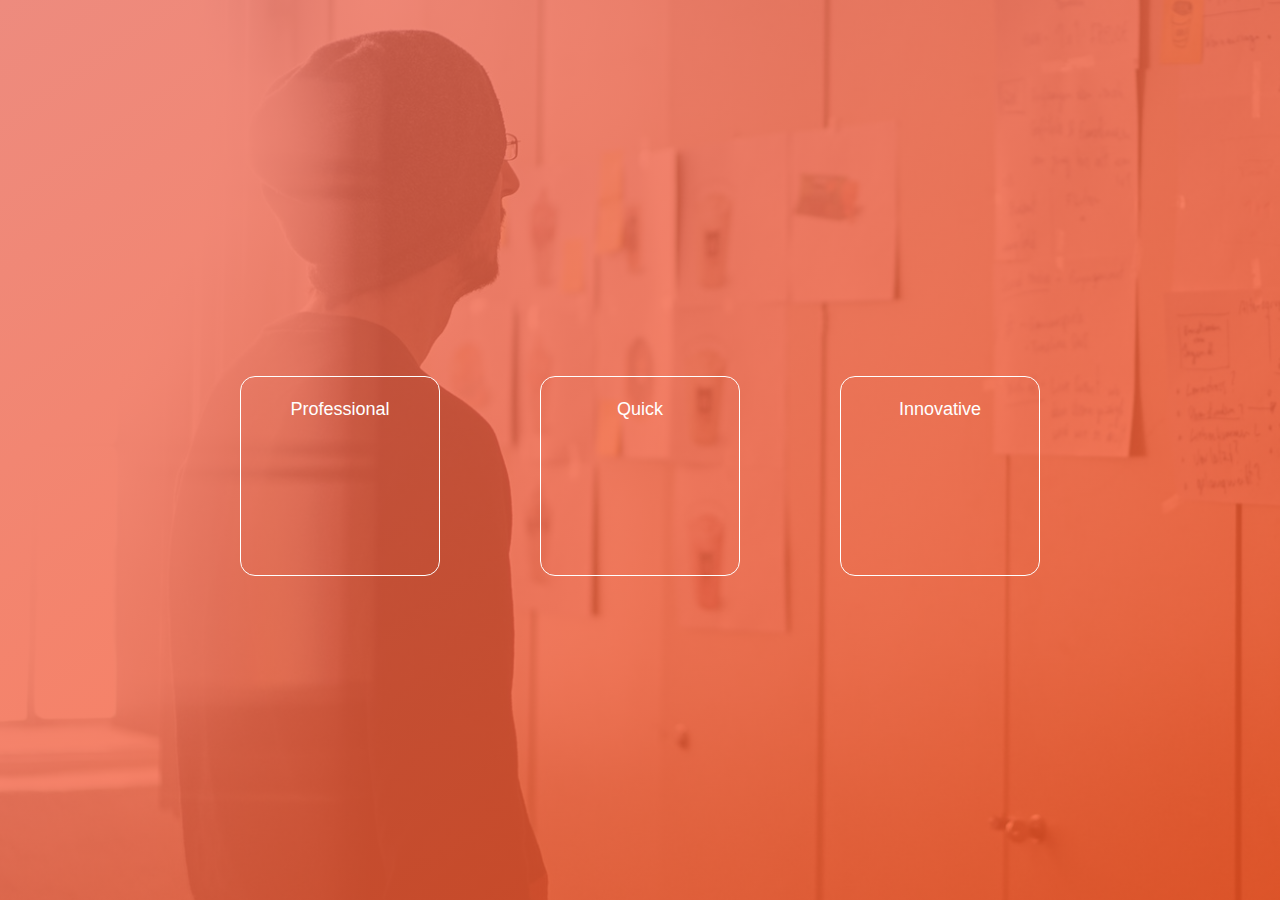
==== index.html @ a0838c88 "Update index.html" ====
<!DOCTYPE html>
<html lang="en">
  <head>
    <meta charset="UTF-8" />
    <meta name="viewport" content="width=device-width, initial-scale=1.0" />
    <meta http-equiv="X-UA-Compatible" content="ie=edge" />
    <link
      rel="stylesheet"
      href="https://use.fontawesome.com/releases/v5.7.2/css/all.css"
      integrity="sha384-fnmOCqbTlWIlj8LyTjo7mOUStjsKC4pOpQbqyi7RrhN7udi9RwhKkMHpvLbHG9Sr"
      crossorigin="anonymous"
    />
    <link rel="stylesheet" href="css/style.css" />
    <title>Portfolio</title>
  </head>
  <body>
    <header>
      <div class="text">
        <h1>UI/UX Designer and Front-end Developer</h1>
        <p>I build products for the web.</p>
        <a href="portfolio/portfolio.html" class="btn">Portfolio</a>
      </div>

      <div class="main_content">
        <div class="box box-1">
          <div><i class="fas fa-briefcase" style="font-size: 80px;"></i></div>
          <p>Professional</p>
        </div>

        <div class="box box-2">
          <div><i class="fas fa-rocket" style="font-size: 80px;"></i></div>
          <p>Quick</p>
        </div>

        <div class="box box-3">
          <div><i class="fab fa-fly" style="font-size: 80px;"></i></div>
          <p>Innovative</p>
        </div>
      </div>
    </header>
  </body>
</html>
---- css/style.css ----
* {
  margin: 0;
  padding: 0;
  box-sizing: border-box;
}

body {
  font-family: 'Segoe UI', Tahoma, Geneva, Verdana, sans-serif;
  line-height: 1.4;
}

header {
  background-image: linear-gradient(to right bottom, rgba(233, 110, 94, 0.8), rgba(255, 86, 35, 0.8)), url(../img/bg.jpg);
  background-size: cover;
  background-position: center;
  height: 100vh;
  position: relative;
}


.text {
  margin: 0 auto;
  text-align: center;
}

.text h1 {
  color: #fff;
  font-size: 65px;
  text-align: center;
  padding-top: 10%;
}

.text p {
  color: #fff;
  text-align: center;
  font-size: 28px;
  margin-bottom: 20px;
}

/* Page Animation */
.text h1 {
  transform: translateY(-1800px);
  animation: heading 2s forwards ease-in;
}

.text p {
  transform: translateY(-1800px);
  animation: heading 2s forwards ease-in;
}

.btn {
  transform: translateX(-1900px);
  animation: paragraph 2s forwards ease-in 1s;
}

/* KeyFrames */
@keyframes heading {
  to {
    transform: translateY(0);
  }
}

@keyframes paragraph {
  to {
    transform: translateX(0);
  }
}

.btn {
  font-family: inherit;
  color: rgba(255, 86, 35, 0.8);
  text-decoration: none;
  font-size: 20px;
  background: #fff;
  padding: 10px 55px;
  border-radius: 25px;
  display: inline-block;
  text-align: center;
  font-weight: 500;
}

.btn:hover {
  box-shadow: 2px 2px 126px #fff;
}

.main_content {
  max-width: 800px;
  margin: 50px auto;
  display: flex;
  flex-wrap: wrap;
  justify-content: space-between;
}


.box {
  width: 200px;
  height: 200px;
  border: 1px solid #fff;
  border-radius: 15px;
  text-align: center;
}

i {
  color: #fff;
  margin-top: 30px;
}

.box p {
  color: #fff;
  font-size: 18px;
  margin-top: 20px;
}


/* Adaptive Style */

/* On screens that are 992px or less, set the background color to blue */
@media screen and (max-width: 992px) {

  .text h1 {
    color: #fff;
    font-size: 45px;
    text-align: center;
    padding-top: 10%;
  }

  .text p {
    color: #fff;
    text-align: center;
    font-size: 18px;
    margin-bottom: 20px;
  }

  .main_content {
    margin: 50px auto;
    display: flex;
    flex-wrap: wrap;
    align-items: center;
    align-content: center;
    justify-content: center;
  }

  .box {
    width: 200px;
    height: 200px;
    border: 1px solid #fff;
    border-radius: 15px;
    text-align: center;
    margin: 20px 20px;
  }
}

/* On screens that are 600px or less, set the background color to olive */
@media screen and (max-width: 600px) {

  header {
    background-image: none;
  }


  body {
    background-color: rgba(232, 67, 45, 0.8);
  }

  .btn {
    color: rgba(232, 67, 45, 0.8);
  }

  .main_content {
    margin: 20px auto;
    display: flex;
    flex-wrap: wrap;
    align-items: center;
    align-content: center;
    justify-content: center;
  }


}
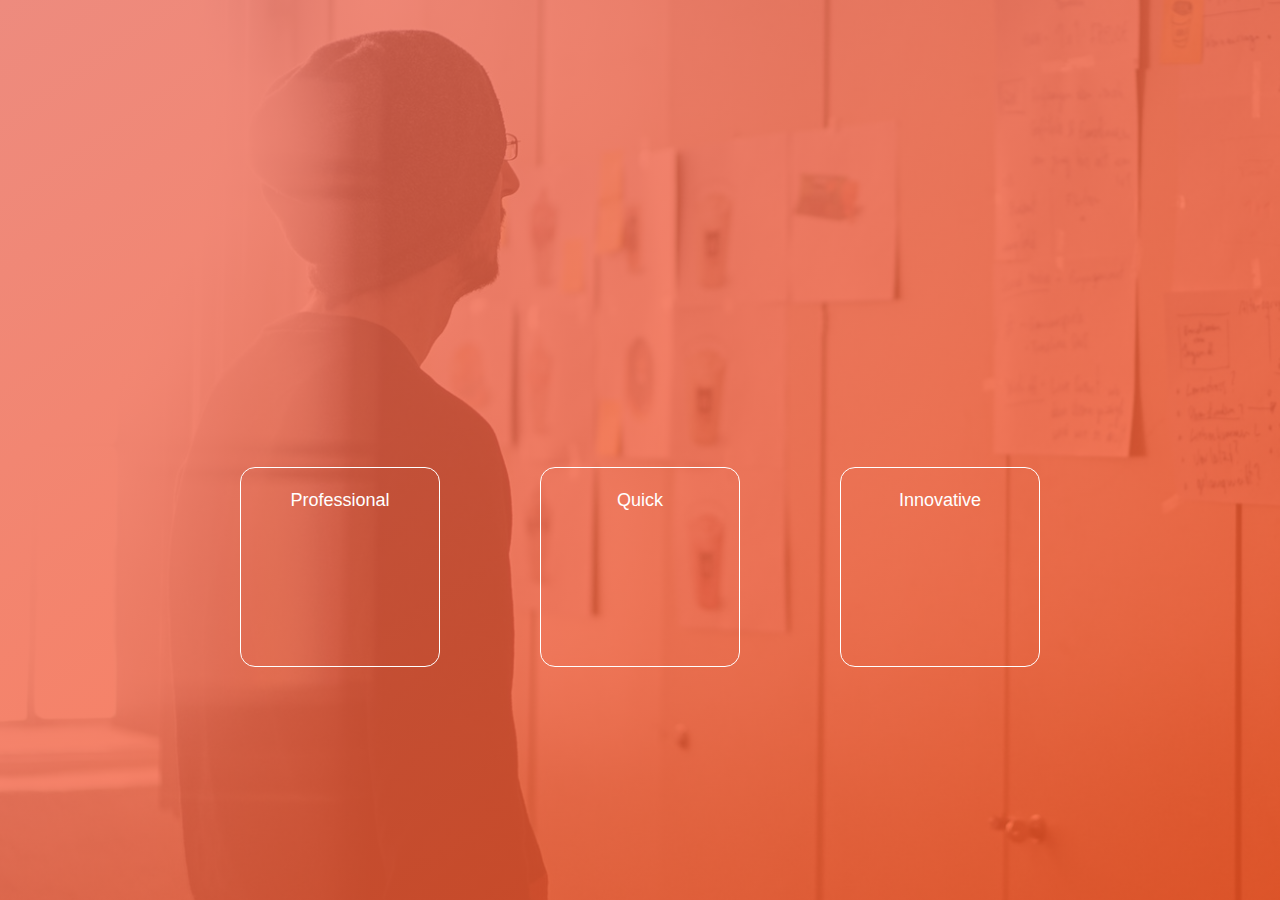
==== commit 72e08a30: "Update index.html" ====
--- a/index.html
+++ b/index.html
@@ -16,7 +16,7 @@
   <body>
     <header>
       <div class="text">
-        <h1>UI/UX Designer and Front-end Developer</h1>
+        <h1>UI/UX Designer and WordPress developer</h1>
         <p>I build products for the web.</p>
         <a href="portfolio/portfolio.html" class="btn">Portfolio</a>
       </div>
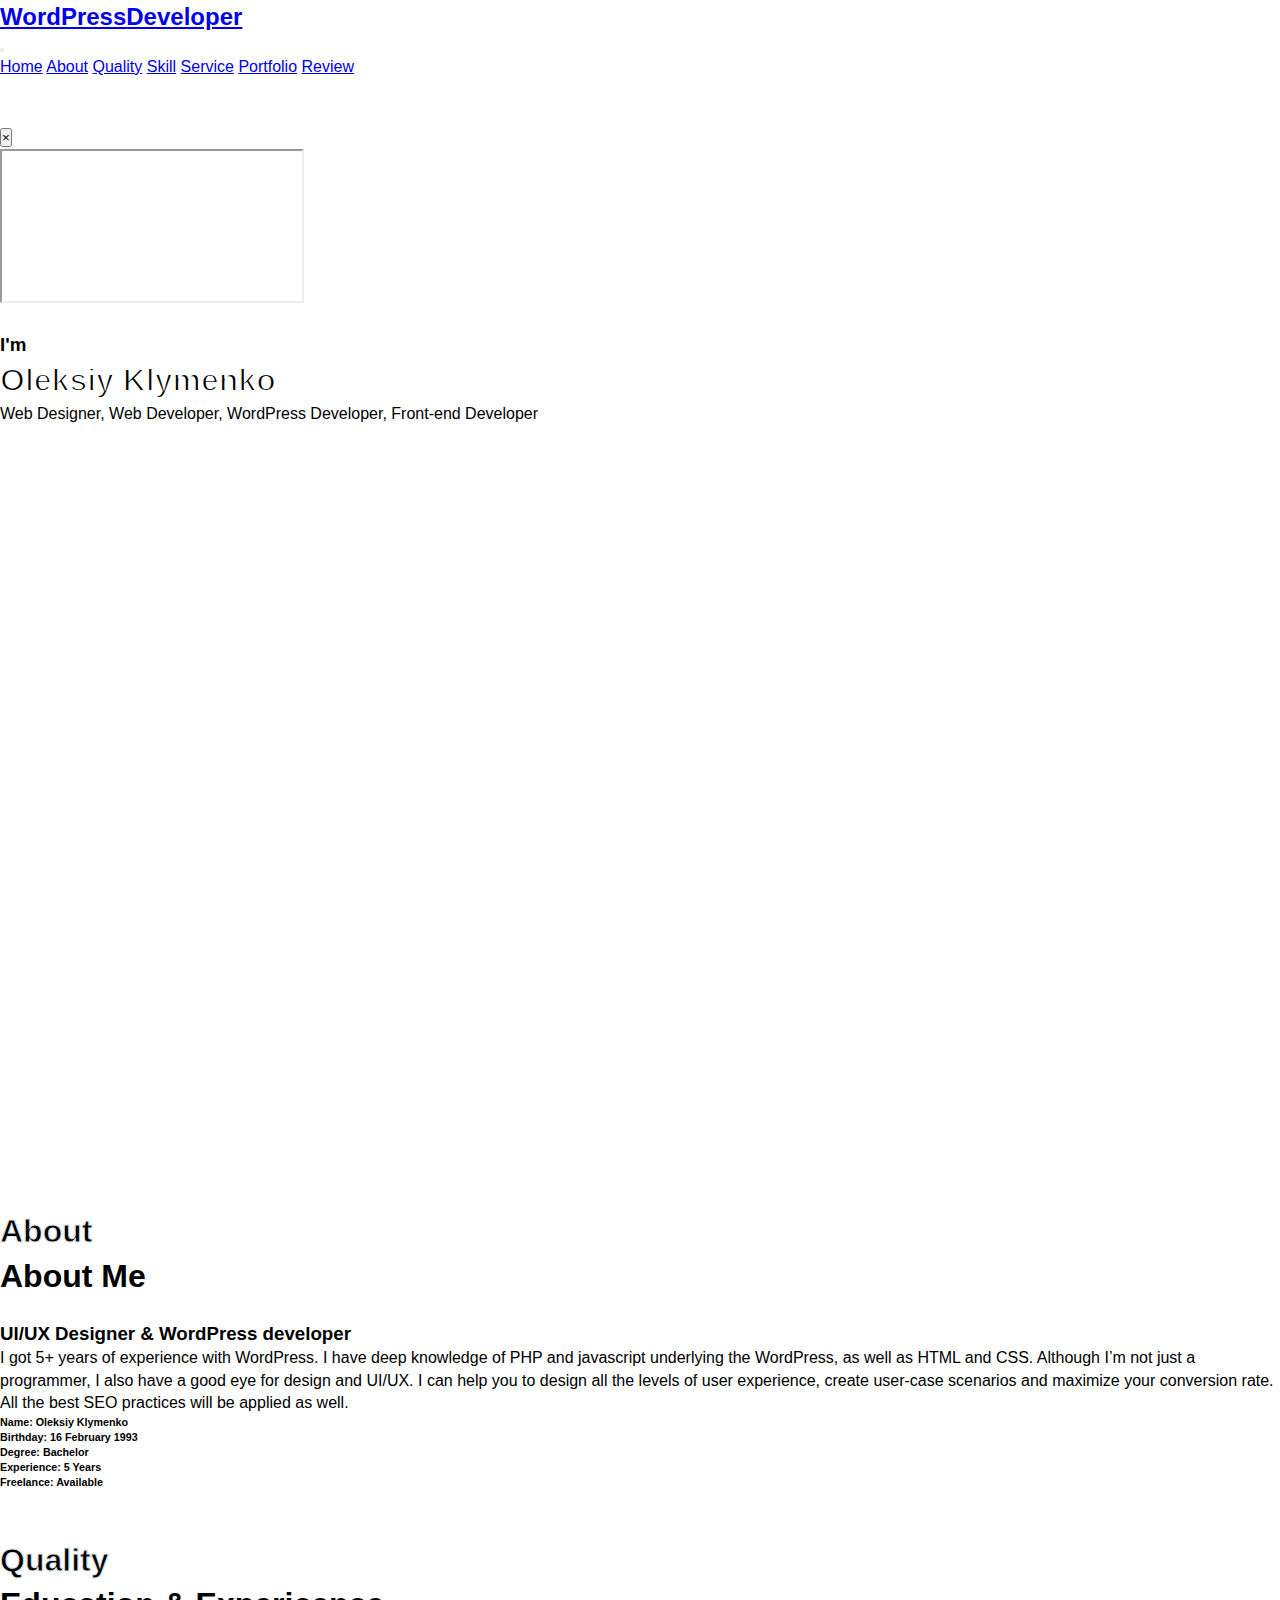
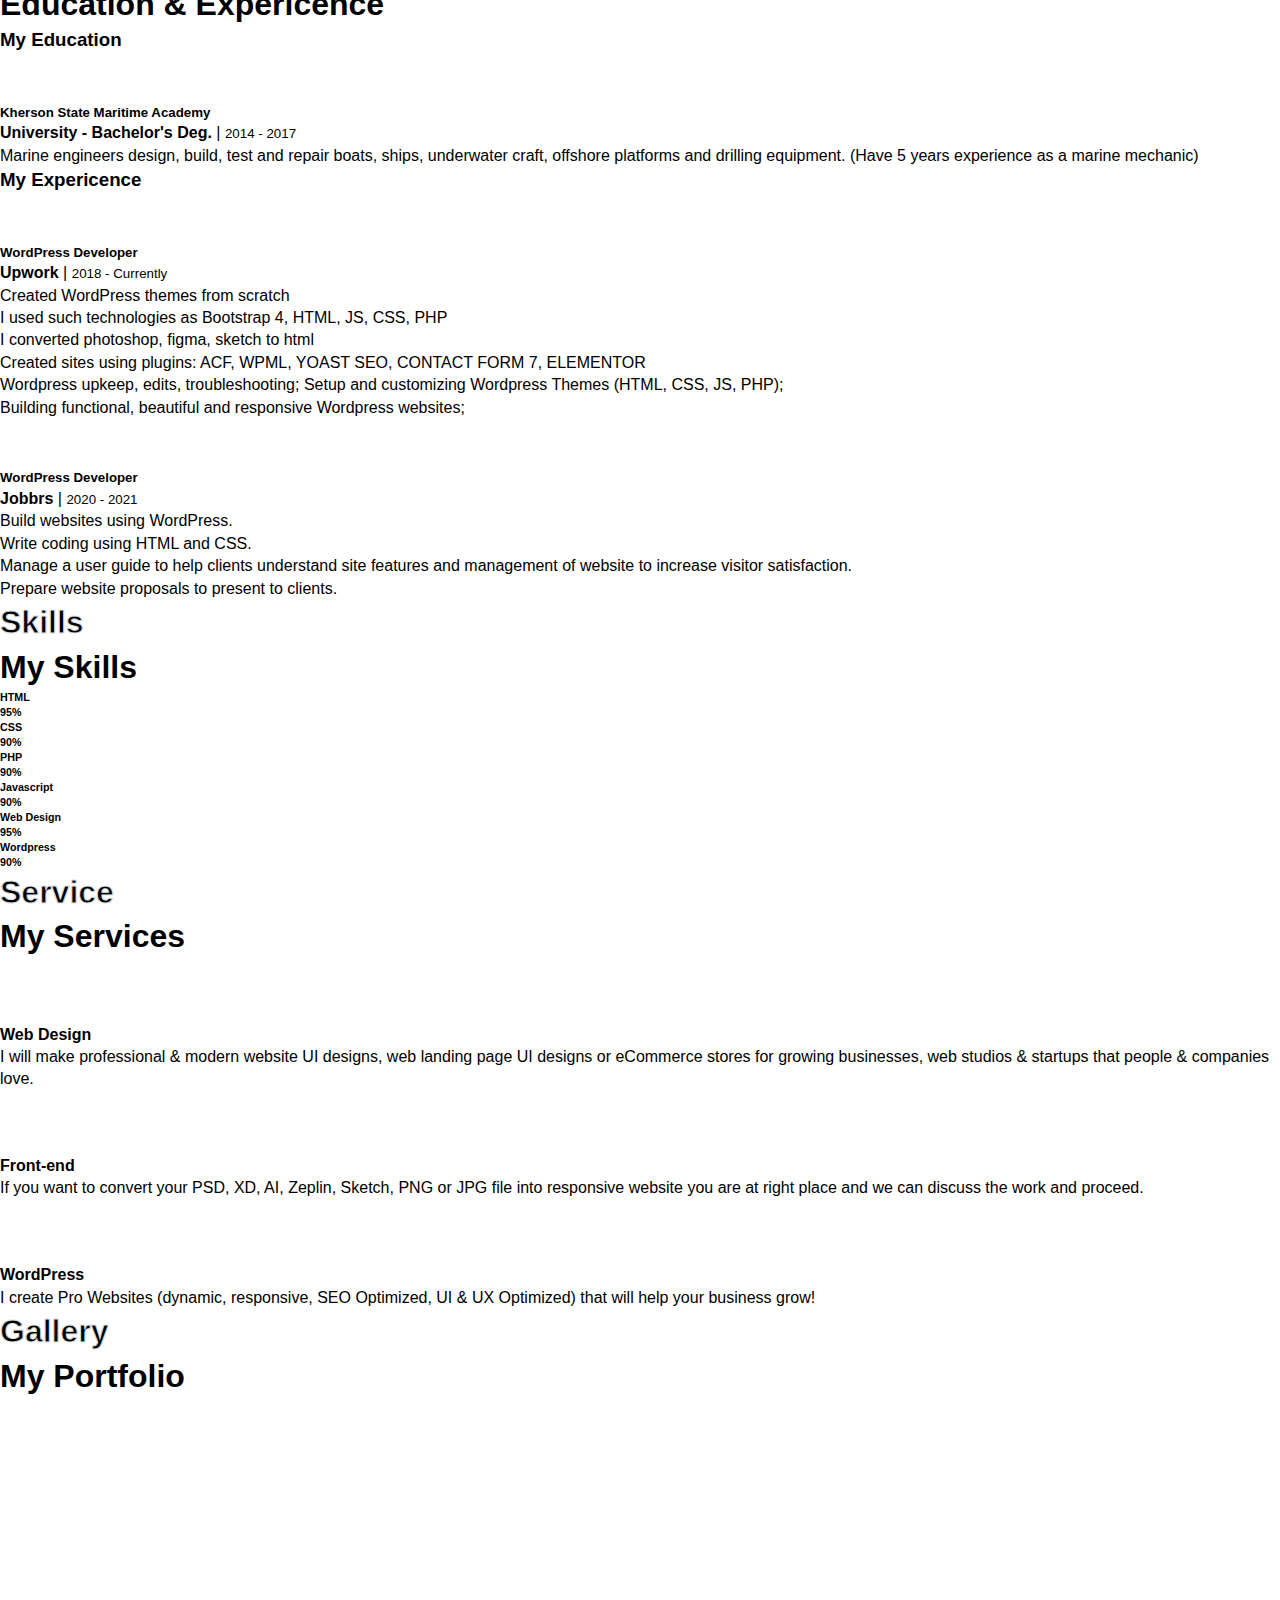
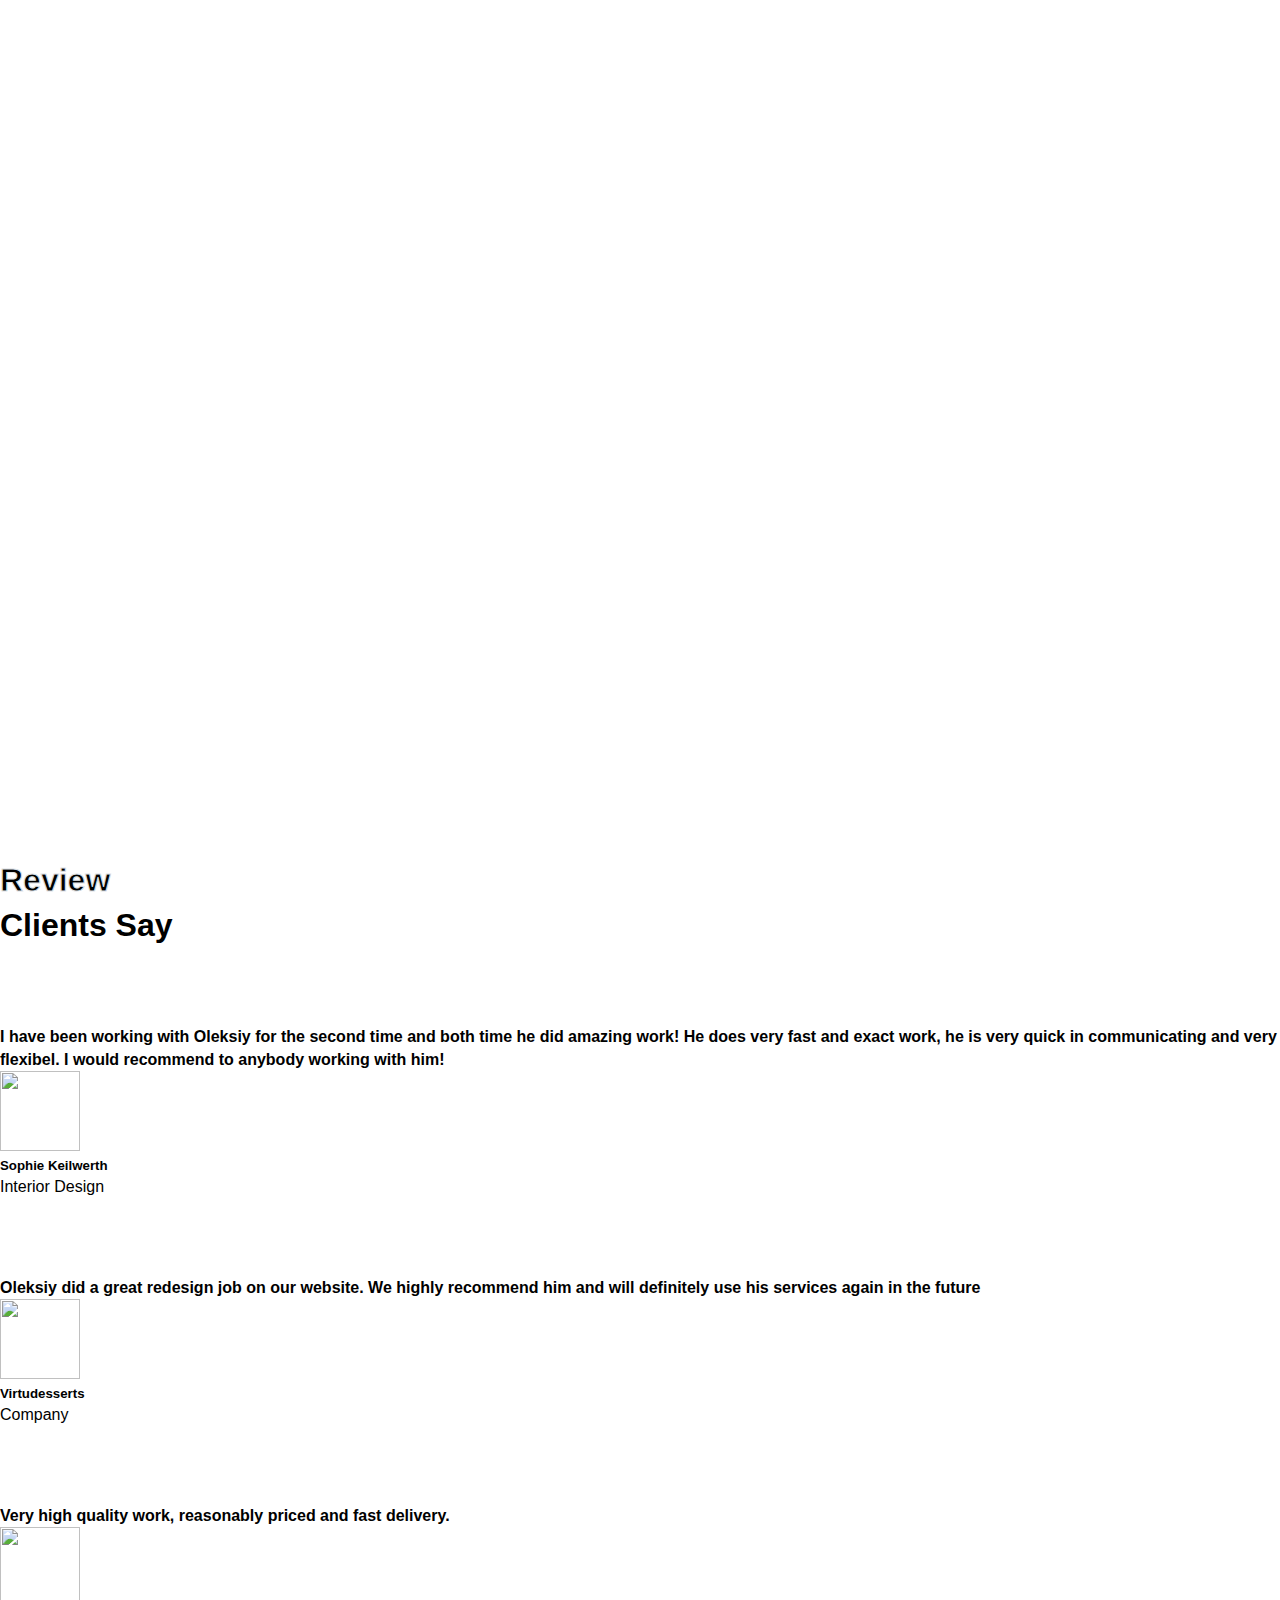
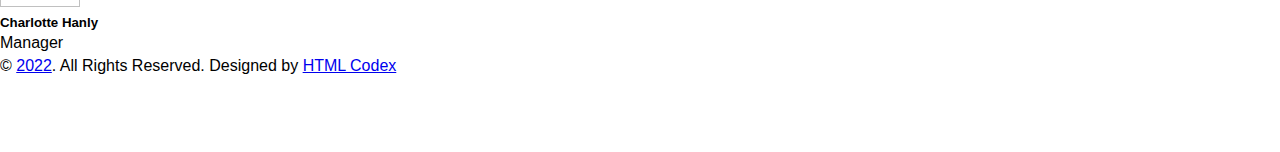
==== commit 740f77e1: "sda" ====
--- a/index.html
+++ b/index.html
@@ -1,42 +1,646 @@
 <!DOCTYPE html>
 <html lang="en">
-  <head>
-    <meta charset="UTF-8" />
-    <meta name="viewport" content="width=device-width, initial-scale=1.0" />
-    <meta http-equiv="X-UA-Compatible" content="ie=edge" />
-    <link
-      rel="stylesheet"
-      href="https://use.fontawesome.com/releases/v5.7.2/css/all.css"
-      integrity="sha384-fnmOCqbTlWIlj8LyTjo7mOUStjsKC4pOpQbqyi7RrhN7udi9RwhKkMHpvLbHG9Sr"
-      crossorigin="anonymous"
-    />
-    <link rel="stylesheet" href="css/style.css" />
+
+<head>
+    <meta charset="utf-8">
     <title>Portfolio</title>
-  </head>
-  <body>
-    <header>
-      <div class="text">
-        <h1>UI/UX Designer and WordPress developer</h1>
-        <p>I build products for the web.</p>
-        <a href="portfolio/portfolio.html" class="btn">Portfolio</a>
-      </div>
-
-      <div class="main_content">
-        <div class="box box-1">
-          <div><i class="fas fa-briefcase" style="font-size: 80px;"></i></div>
-          <p>Professional</p>
-        </div>
-
-        <div class="box box-2">
-          <div><i class="fas fa-rocket" style="font-size: 80px;"></i></div>
-          <p>Quick</p>
-        </div>
-
-        <div class="box box-3">
-          <div><i class="fab fa-fly" style="font-size: 80px;"></i></div>
-          <p>Innovative</p>
-        </div>
-      </div>
-    </header>
-  </body>
+    <meta content="width=device-width, initial-scale=1.0" name="viewport">
+
+
+    <!-- Favicon -->
+    <link href="img/5-2-wordpress-logo-free-download-png_48x48.ico" rel="icon">
+
+    <link rel="apple-touch-icon" sizes="180x180" href="apple-touch-icon.png">
+    <link rel="icon" type="image/png" sizes="32x32" href="favicon-32x32.png">
+    <link rel="icon" type="image/png" sizes="16x16" href="favicon-16x16.png">
+    <link rel="manifest" href="/site.webmanifest">
+
+    <!-- Google Web Fonts -->
+    <link rel="preconnect" href="https://fonts.gstatic.com">
+    <link href="https://fonts.googleapis.com/css2?family=Roboto:wght@300;400;500;700;900&display=swap" rel="stylesheet"> 
+
+    <!-- Font Awesome -->
+    <link href="https://cdnjs.cloudflare.com/ajax/libs/font-awesome/5.10.0/css/all.min.css" rel="stylesheet">
+
+    <!-- Libraries Stylesheet -->
+    <link href="lib/owlcarousel/assets/owl.carousel.min.css" rel="stylesheet">
+    <link href="lib/lightbox/css/lightbox.min.css" rel="stylesheet">
+
+    <!-- Customized Bootstrap Stylesheet -->
+    <link href="css/style.css" rel="stylesheet">
+</head>
+
+<body data-spy="scroll" data-target=".navbar" data-offset="51">
+    <!-- Navbar Start -->
+    <nav class="navbar fixed-top shadow-sm navbar-expand-lg bg-light navbar-light py-3 py-lg-0 px-lg-5">
+        <a href="index.html" class="navbar-brand ml-lg-3">
+            <h2 class="m-0 display-5"><span class="text-primary">WordPress</span>Developer</h2>
+        </a>
+        <button type="button" class="navbar-toggler" data-toggle="collapse" data-target="#navbarCollapse">
+            <span class="navbar-toggler-icon"></span>
+        </button>
+        <div class="collapse navbar-collapse px-lg-3" id="navbarCollapse">
+            <div class="navbar-nav m-auto py-0">
+                <a href="#home" class="nav-item nav-link active">Home</a>
+                <a href="#about" class="nav-item nav-link">About</a>
+                <a href="#qualification" class="nav-item nav-link">Quality</a>
+                <a href="#skill" class="nav-item nav-link">Skill</a>
+                <a href="#service" class="nav-item nav-link">Service</a>
+                <a href="#portfolio" class="nav-item nav-link">Portfolio</a>
+                <a href="#testimonial" class="nav-item nav-link">Review</a>
+                <!-- <a href="#blog" class="nav-item nav-link">Blog</a>
+                <a href="#contact" class="nav-item nav-link">Contact</a> -->
+            </div>
+            <a href="https://www.upwork.com/freelancers/oleksiyklymenko" class="btn btn-outline-primary d-none d-lg-block">Hire Me</a>
+        </div>
+    </nav>
+    <!-- Navbar End -->
+
+
+    <!-- Video Modal Start -->
+    <div class="modal fade" id="videoModal" tabindex="-1" role="dialog" aria-labelledby="exampleModalLabel" aria-hidden="true">
+        <div class="modal-dialog" role="document">
+            <div class="modal-content">
+                <div class="modal-body">
+                    <button type="button" class="close" data-dismiss="modal" aria-label="Close">
+                        <span aria-hidden="true">&times;</span>
+                    </button>        
+                    <!-- 16:9 aspect ratio -->
+                    <div class="embed-responsive embed-responsive-16by9">
+                        <iframe class="embed-responsive-item" src="" id="video"  allowscriptaccess="always" allow="autoplay"></iframe>
+                    </div>
+                </div>
+            </div>
+        </div>
+    </div>
+    <!-- Video Modal End -->
+
+
+    <!-- Header Start -->
+    <div class="container-fluid bg-primary d-flex align-items-center mb-5 py-5" id="home" style="min-height: 100vh;">
+        <div class="container">
+            <div class="row align-items-center">
+                <div class="col-lg-5 px-5 pl-lg-0 pb-5 pb-lg-0">
+                    <img class="img-fluid w-100 rounded-circle shadow-sm" src="img/potfolio-img.jpg" alt="">
+                </div>
+                <div class="col-lg-7 text-center text-lg-left">
+                    <h3 class="text-white font-weight-normal mb-3">I'm</h3>
+                    <h1 class="display-3 text-uppercase text-primary mb-2" style="-webkit-text-stroke: 2px #ffffff;">Oleksiy Klymenko</h1>
+                    <h1 class="typed-text-output d-inline font-weight-lighter text-white"></h1>
+                    <div class="typed-text d-none">Web Designer, Web Developer, WordPress Developer, Front-end Developer</div>
+                    <div class="d-flex align-items-center justify-content-center justify-content-lg-start pt-5">
+                        <a href="https://www.upwork.com/freelancers/oleksiyklymenko" class="btn btn-outline-light mr-5">My Upwork Account</a>
+                        <!-- <button type="button" class="btn-play" data-toggle="modal"
+                            data-src="https://www.youtube.com/embed/DWRcNpR6Kdc" data-target="#videoModal">
+                            <span></span>
+                        </button> -->
+                        <!-- <h5 class="font-weight-normal text-white m-0 ml-4 d-none d-sm-block">Play Video</h5> -->
+                    </div>
+                </div>
+            </div>
+        </div>
+    </div>
+    <!-- Header End -->
+
+
+    <!-- About Start -->
+    <div class="container-fluid py-5" id="about">
+        <div class="container">
+            <div class="position-relative d-flex align-items-center justify-content-center">
+                <h1 class="display-1 text-uppercase text-white" style="-webkit-text-stroke: 1px #dee2e6;">About</h1>
+                <h1 class="position-absolute text-uppercase text-primary">About Me</h1>
+            </div>
+            <div class="row align-items-center">
+                <div class="col-lg-5 pb-4 pb-lg-0">
+                    <img class="img-fluid rounded w-100  img-filter" src="img/potfolio-img.jpg" alt="">
+                </div>
+                <div class="col-lg-7">
+                    <h3 class="mb-4">UI/UX Designer & WordPress developer</h3>
+                    <p>I got 5+ years of experience with WordPress. I have deep knowledge of PHP and javascript underlying the WordPress, as well as HTML and CSS. Although I’m not just a programmer, I also have a good eye for design and UI/UX. I can help you to design all the levels of user experience, create user-case scenarios and maximize your conversion rate. All the best SEO practices will be applied as well.
+                    </p>
+                    <div class="row mb-3">
+                        <div class="col-sm-6 py-2"><h6>Name: <span class="text-secondary">Oleksiy Klymenko</span></h6></div>
+                        <div class="col-sm-6 py-2"><h6>Birthday: <span class="text-secondary">16 February 1993</span></h6></div>
+                        <div class="col-sm-6 py-2"><h6>Degree: <span class="text-secondary">Bachelor</span></h6></div>
+                        <div class="col-sm-6 py-2"><h6>Experience: <span class="text-secondary">5 Years</span></h6></div>
+                        <div class="col-sm-6 py-2"><h6>Freelance: <span class="text-secondary">Available</span></h6></div>
+                    </div>
+                    <a href="https://www.upwork.com/freelancers/oleksiyklymenko" class="btn btn-outline-primary mr-4">Hire Me On Upwork</a>
+                </div>
+            </div>
+        </div>
+    </div>
+    <!-- About End -->
+
+
+    <!-- Qualification Start -->
+    <div class="container-fluid py-5" id="qualification">
+        <div class="container">
+            <div class="position-relative d-flex align-items-center justify-content-center">
+                <h1 class="display-1 text-uppercase text-white" style="-webkit-text-stroke: 1px #dee2e6;">Quality</h1>
+                <h1 class="position-absolute text-uppercase text-primary">Education & Expericence</h1>
+            </div>
+            <div class="row align-items-center">
+                <div class="col-lg-6">
+                    <h3 class="mb-4">My Education</h3>
+                    <div class="border-left border-primary pt-2 pl-4 ml-2">
+                        <div class="position-relative mb-4">
+                            <i class="far fa-dot-circle text-primary position-absolute" style="top: 2px; left: -32px;"></i>
+                            <h5 class="font-weight-bold mb-1">Kherson State Maritime Academy</h5>
+                            <p class="mb-2"><strong>University - Bachelor's Deg.</strong> | <small>2014 - 2017</small></p>
+                            <p>Marine engineers design, build, test and repair boats, ships, underwater craft, offshore platforms and drilling equipment. (Have 5 years experience as a marine mechanic)</p>
+                        </div>
+                        <!-- <div class="position-relative mb-4">
+                            <i class="far fa-dot-circle text-primary position-absolute" style="top: 2px; left: -32px;"></i>
+                            <h5 class="font-weight-bold mb-1">Master In CSE</h5>
+                            <p class="mb-2"><strong>Cambridge University</strong> | <small>2000 - 2050</small></p>
+                            <p>Tempor eos dolore amet tempor dolor tempor. Dolore ea magna sit amet dolor eirmod. Eos ipsum est tempor dolor. Clita lorem kasd sed ea lorem diam ea lorem eirmod duo sit ipsum stet lorem diam</p>
+                        </div>
+                        <div class="position-relative mb-4">
+                            <i class="far fa-dot-circle text-primary position-absolute" style="top: 2px; left: -32px;"></i>
+                            <h5 class="font-weight-bold mb-1">Master In CSE</h5>
+                            <p class="mb-2"><strong>Cambridge University</strong> | <small>2000 - 2050</small></p>
+                            <p>Tempor eos dolore amet tempor dolor tempor. Dolore ea magna sit amet dolor eirmod. Eos ipsum est tempor dolor. Clita lorem kasd sed ea lorem diam ea lorem eirmod duo sit ipsum stet lorem diam</p>
+                        </div> -->
+                    </div>
+                </div>
+                <div class="col-lg-6">
+                    <h3 class="mb-4">My Expericence</h3>
+                    <div class="border-left border-primary pt-2 pl-4 ml-2">
+                        <div class="position-relative mb-4">
+                            <i class="far fa-dot-circle text-primary position-absolute" style="top: 2px; left: -32px;"></i>
+                            <h5 class="font-weight-bold mb-1">WordPress Developer</h5>
+                            <p class="mb-2"><strong>Upwork</strong> | <small>2018 - Currently</small></p>
+                            <p>  
+                                <ul>
+                                    <li>Created WordPress themes from scratch </li> 
+                                    <li>I used such technologies as Bootstrap 4, HTML, JS, CSS, PHP</li>  
+                                    <li>I converted photoshop, figma, sketch to html</li>
+                                    <li>Created sites using plugins: ACF, WPML, YOAST SEO, CONTACT FORM 7, ELEMENTOR</li> 
+                                    <li>Wordpress upkeep, edits, troubleshooting; Setup and customizing Wordpress Themes (HTML, CSS, JS, PHP);</li>
+                                    <li>Building functional, beautiful and responsive Wordpress websites;</li> 
+                                </ul>
+                            </p>
+                        </div>
+                        <div class="position-relative mb-4">
+                            <i class="far fa-dot-circle text-primary position-absolute" style="top: 2px; left: -32px;"></i>
+                            <h5 class="font-weight-bold mb-1">WordPress Developer</h5>
+                            <p class="mb-2"><strong>Jobbrs</strong> | <small>2020 - 2021</small></p>
+                            <p>
+                                <ul>
+                                    <li>Build websites using WordPress.</li>
+                                    <li>Write coding using HTML and CSS.</li> 
+                                    <li>Manage a user guide to help clients understand site features and management of website to increase visitor satisfaction.</li>
+                                    <li>Prepare website proposals to present to clients.</li>
+                                </ul>
+                            </p>
+                        </div>
+                        <!-- <div class="position-relative mb-4">
+                            <i class="far fa-dot-circle text-primary position-absolute" style="top: 2px; left: -32px;"></i>
+                            <h5 class="font-weight-bold mb-1">Web Designer</h5>
+                            <p class="mb-2"><strong>Soft Company</strong> | <small>2000 - 2050</small></p>
+                            <p>Tempor eos dolore amet tempor dolor tempor. Dolore ea magna sit amet dolor eirmod. Eos ipsum est tempor dolor. Clita lorem kasd sed ea lorem diam ea lorem eirmod duo sit ipsum stet lorem diam</p>
+                        </div> -->
+                    </div>
+                </div>
+            </div>
+        </div>
+    </div>
+    <!-- Qualification End -->
+
+
+    <!-- Skill Start -->
+    <div class="container-fluid py-5" id="skill">
+        <div class="container">
+            <div class="position-relative d-flex align-items-center justify-content-center">
+                <h1 class="display-1 text-uppercase text-white" style="-webkit-text-stroke: 1px #dee2e6;">Skills</h1>
+                <h1 class="position-absolute text-uppercase text-primary">My Skills</h1>
+            </div>
+            <div class="row align-items-center">
+                <div class="col-md-6">
+                    <div class="skill mb-4">
+                        <div class="d-flex justify-content-between">
+                            <h6 class="font-weight-bold">HTML</h6>
+                            <h6 class="font-weight-bold">95%</h6>
+                        </div>
+                        <div class="progress">
+                            <div class="progress-bar bg-info" role="progressbar" aria-valuenow="95" aria-valuemin="0" aria-valuemax="100"></div>
+                        </div>
+                    </div>
+                    <div class="skill mb-4">
+                        <div class="d-flex justify-content-between">
+                            <h6 class="font-weight-bold">CSS</h6>
+                            <h6 class="font-weight-bold">90%</h6>
+                        </div>
+                        <div class="progress">
+                            <div class="progress-bar bg-info" role="progressbar" aria-valuenow="90" aria-valuemin="0" aria-valuemax="100"></div>
+                        </div>
+                    </div>
+                    <div class="skill mb-4">
+                        <div class="d-flex justify-content-between">
+                            <h6 class="font-weight-bold">PHP</h6>
+                            <h6 class="font-weight-bold">90%</h6>
+                        </div>
+                        <div class="progress">
+                            <div class="progress-bar bg-info" role="progressbar" aria-valuenow="90" aria-valuemin="0" aria-valuemax="100"></div>
+                        </div>
+                    </div>
+                </div>
+                <div class="col-md-6">
+                    <div class="skill mb-4">
+                        <div class="d-flex justify-content-between">
+                            <h6 class="font-weight-bold">Javascript</h6>
+                            <h6 class="font-weight-bold">90%</h6>
+                        </div>
+                        <div class="progress">
+                            <div class="progress-bar bg-info" role="progressbar" aria-valuenow="90" aria-valuemin="0" aria-valuemax="100"></div>
+                        </div>
+                    </div>
+                    <div class="skill mb-4">
+                        <div class="d-flex justify-content-between">
+                            <h6 class="font-weight-bold">Web Design</h6>
+                            <h6 class="font-weight-bold">95%</h6>
+                        </div>
+                        <div class="progress">
+                            <div class="progress-bar bg-info" role="progressbar" aria-valuenow="95" aria-valuemin="0" aria-valuemax="100"></div>
+                        </div>
+                    </div>
+                    <div class="skill mb-4">
+                        <div class="d-flex justify-content-between">
+                            <h6 class="font-weight-bold">Wordpress</h6>
+                            <h6 class="font-weight-bold">90%</h6>
+                        </div>
+                        <div class="progress">
+                            <div class="progress-bar bg-info" role="progressbar" aria-valuenow="90" aria-valuemin="0" aria-valuemax="100"></div>
+                        </div>
+                    </div>
+                </div>
+            </div>
+        </div>
+    </div>
+    <!-- Skill End -->
+
+
+    <!-- Services Start -->
+    <div class="container-fluid pt-5" id="service">
+        <div class="container">
+            <div class="position-relative d-flex align-items-center justify-content-center">
+                <h1 class="display-1 text-uppercase text-white" style="-webkit-text-stroke: 1px #dee2e6;">Service</h1>
+                <h1 class="position-absolute text-uppercase text-primary">My Services</h1>
+            </div>
+            <div class="row pb-3">
+                <div class="col-lg-4 col-md-6 text-center mb-5">
+                    <div class="d-flex align-items-center justify-content-center mb-4">
+                        <i class="fa fa-2x fa-laptop service-icon bg-primary text-white mr-3"></i>
+                        <h4 class="font-weight-bold m-0">Web Design</h4>
+                    </div>
+                    <p>I will make professional & modern website UI designs, web landing page UI designs or eCommerce stores for growing businesses, web studios & startups that people & companies love.</p>
+                    <!-- <a class="border-bottom border-primary text-decoration-none" href="">Read More</a> -->
+                </div>
+                <div class="col-lg-4 col-md-6 text-center mb-5">
+                    <div class="d-flex align-items-center justify-content-center mb-4">
+                        <i class="fa fa-2x fa-laptop-code service-icon bg-primary text-white mr-3"></i>
+                        <h4 class="font-weight-bold m-0">Front-end</h4>
+                    </div>
+                    <p>If you want to convert your PSD, XD, AI, Zeplin, Sketch, PNG or JPG file into responsive website you are at right place and we can discuss the work and proceed.</p>
+                    <!-- <a class="border-bottom border-primary text-decoration-none" href="">Read More</a> -->
+                </div>
+                <div class="col-lg-4 col-md-6 text-center mb-5">
+                    <div class="d-flex align-items-center justify-content-center mb-4">
+                        <i class="fab fa-2x fa-wordpress service-icon bg-primary text-white mr-3"></i>
+                        <h4 class="font-weight-bold m-0">WordPress</h4>
+                    </div>
+                    <p>I create Pro Websites (dynamic, responsive, SEO Optimized, UI & UX Optimized) that will help your business grow!
+                        
+                    </p>
+                    <!-- <a class="border-bottom border-primary text-decoration-none" href="">Read More</a> -->
+                </div>
+                <!-- <div class="col-lg-4 col-md-6 text-center mb-5">
+                    <div class="d-flex align-items-center justify-content-center mb-4">
+                        <i class="fab fa-2x fa-apple service-icon bg-primary text-white mr-3"></i>
+                        <h4 class="font-weight-bold m-0">Apps Development</h4>
+                    </div>
+                    <p>Justo sit justo eos amet tempor amet clita amet ipsum eos elitr. Amet lorem lorem lorem est amet labore eirmod erat clita</p>
+                    <a class="border-bottom border-primary text-decoration-none" href="">Read More</a>
+                </div>
+                <div class="col-lg-4 col-md-6 text-center mb-5">
+                    <div class="d-flex align-items-center justify-content-center mb-4">
+                        <i class="fa fa-2x fa-search service-icon bg-primary text-white mr-3"></i>
+                        <h4 class="font-weight-bold m-0">SEO</h4>
+                    </div>
+                    <p>Justo sit justo eos amet tempor amet clita amet ipsum eos elitr. Amet lorem lorem lorem est amet labore eirmod erat clita</p>
+                    <a class="border-bottom border-primary text-decoration-none" href="">Read More</a>
+                </div>
+                <div class="col-lg-4 col-md-6 text-center mb-5">
+                    <div class="d-flex align-items-center justify-content-center mb-4">
+                        <i class="fa fa-2x fa-edit service-icon bg-primary text-white mr-3"></i>
+                        <h4 class="font-weight-bold m-0">Content Creating</h4>
+                    </div>
+                    <p>Justo sit justo eos amet tempor amet clita amet ipsum eos elitr. Amet lorem lorem lorem est amet labore eirmod erat clita</p>
+                    <a class="border-bottom border-primary text-decoration-none" href="">Read More</a>
+                </div> -->
+            </div>
+        </div>
+    </div>
+    <!-- Services End -->
+
+
+    <!-- Portfolio Start -->
+    <div class="container-fluid pt-5 pb-3" id="portfolio">
+        <div class="container">
+            <div class="position-relative d-flex align-items-center justify-content-center">
+                <h1 class="display-1 text-uppercase text-white" style="-webkit-text-stroke: 1px #dee2e6;">Gallery</h1>
+                <h1 class="position-absolute text-uppercase text-primary">My Portfolio</h1>
+            </div>
+            <div class="row">
+                <div class="col-12 text-center mb-2">
+                    <ul class="list-inline mb-4" id="portfolio-flters">
+                        <li class="btn btn-sm btn-outline-primary m-1 active"  data-filter="*">All</li>
+                        <li class="btn btn-sm btn-outline-primary m-1" data-filter=".first">ACF Plugin</li>
+                        <li class="btn btn-sm btn-outline-primary m-1" data-filter=".second">Elementor Plugin</li>
+                        <!-- <li class="btn btn-sm btn-outline-primary m-1" data-filter=".third">Marketing</li> -->
+                    </ul>
+                </div>
+            </div>
+            <div class="row portfolio-container">
+                <div class="col-lg-4 col-md-6 mb-4 portfolio-item first">
+                    <div class="position-relative overflow-hidden mb-2">
+                        <img class="img-fluid rounded w-100" src="img/portfolio-1.jpg" alt="">
+                        <div class="portfolio-btn bg-primary d-flex align-items-center justify-content-center">
+                            <a target="_blank" href="https://frontiersuites.com/" >
+                                <i class="fa fa-plus text-white" style="font-size: 60px;"></i>
+                            </a>
+                        </div>
+                    </div>
+                </div>
+                <div class="col-lg-4 col-md-6 mb-4 portfolio-item first">
+                    <div class="position-relative overflow-hidden mb-2">
+                        <img class="img-fluid rounded w-100" src="img/portfolio-2.jpg" alt="">
+                        <div class="portfolio-btn bg-primary d-flex align-items-center justify-content-center">
+                            <a target="_blank" href="https://cprservice.net/">
+                                <i class="fa fa-plus text-white" style="font-size: 60px;"></i>
+                            </a>
+                        </div>
+                    </div>
+                </div>
+                <div class="col-lg-4 col-md-6 mb-4 portfolio-item first">
+                    <div class="position-relative overflow-hidden mb-2">
+                        <img class="img-fluid rounded w-100" src="img/portfolio-3.jpg" alt="">
+                        <div class="portfolio-btn bg-primary d-flex align-items-center justify-content-center">
+                            <a target="_blank" href="https://2flwindowsandsiding.com/">
+                                <i class="fa fa-plus text-white" style="font-size: 60px;"></i>
+                            </a>
+                        </div>
+                    </div>
+                </div>
+                <div class="col-lg-4 col-md-6 mb-4 portfolio-item first">
+                    <div class="position-relative overflow-hidden mb-2">
+                        <img class="img-fluid rounded w-100" src="img/portfolio-4.jpg" alt="">
+                        <div class="portfolio-btn bg-primary d-flex align-items-center justify-content-center">
+                            <a target="_blank" href="https://www.signaturepharmacy.co.uk/">
+                                <i class="fa fa-plus text-white" style="font-size: 60px;"></i>
+                            </a>
+                        </div>
+                    </div>
+                </div>
+                <div class="col-lg-4 col-md-6 mb-4 portfolio-item first">
+                    <div class="position-relative overflow-hidden mb-2">
+                        <img class="img-fluid rounded w-100" src="img/portfolio-5.jpg" alt="">
+                        <div class="portfolio-btn bg-primary d-flex align-items-center justify-content-center">
+                            <a target="_blank" href="https://philadelphiaanesthesiaservices.com/">
+                                <i class="fa fa-plus text-white" style="font-size: 60px;"></i>
+                            </a>
+                        </div>
+                    </div>
+                </div>
+                <div class="col-lg-4 col-md-6 mb-4 portfolio-item second">
+                    <div class="position-relative overflow-hidden mb-2">
+                        <img class="img-fluid rounded w-100" src="img/portfolio-6.jpg" alt="">
+                        <div class="portfolio-btn bg-primary d-flex align-items-center justify-content-center">
+                            <a target="_blank" href="https://icast.org.uk/">
+                                <i class="fa fa-plus text-white" style="font-size: 60px;"></i>
+                            </a>
+                        </div>
+                    </div>
+                </div>
+
+                <div class="col-lg-4 col-md-6 mb-4 portfolio-item second">
+                    <div class="position-relative overflow-hidden mb-2">
+                        <img class="img-fluid rounded w-100" src="img/portfolio-7.jpg" alt="">
+                        <div class="portfolio-btn bg-primary d-flex align-items-center justify-content-center">
+                            <a target="_blank" href="https://rnd.aitpatlanta.org/">
+                                <i class="fa fa-plus text-white" style="font-size: 60px;"></i>
+                            </a>
+                        </div>
+                    </div>
+                </div>
+                <div class="col-lg-4 col-md-6 mb-4 portfolio-item second">
+                    <div class="position-relative overflow-hidden mb-2">
+                        <img class="img-fluid rounded w-100" src="img/portfolio-8.jpg" alt="">
+                        <div class="portfolio-btn bg-primary d-flex align-items-center justify-content-center">
+                            <a target="_blank" href="https://www.fusionnotes.com/">
+                                <i class="fa fa-plus text-white" style="font-size: 60px;"></i>
+                            </a>
+                        </div>
+                    </div>
+                </div>
+                <div class="col-lg-4 col-md-6 mb-4 portfolio-item second">
+                    <div class="position-relative overflow-hidden mb-2">
+                        <img class="img-fluid rounded w-100" src="img/portfolio-9.jpg" alt="">
+                        <div class="portfolio-btn bg-primary d-flex align-items-center justify-content-center">
+                            <a target="_blank" href="https://synergyllc.net/">
+                                <i class="fa fa-plus text-white" style="font-size: 60px;"></i>
+                            </a>
+                        </div>
+                    </div>
+                </div>
+            </div>
+        </div>
+    </div>
+    <!-- Portfolio End -->
+
+
+    <!-- Testimonial Start -->
+    <div class="container-fluid py-5" id="testimonial">
+        <div class="container">
+            <div class="position-relative d-flex align-items-center justify-content-center">
+                <h1 class="display-1 text-uppercase text-white" style="-webkit-text-stroke: 1px #dee2e6;">Review</h1>
+                <h1 class="position-absolute text-uppercase text-primary">Clients Say</h1>
+            </div>
+            <div class="row justify-content-center">
+                <div class="col-lg-8">
+                    <div class="owl-carousel testimonial-carousel">
+                        <div class="text-center">
+                            <i class="fa fa-3x fa-quote-left text-primary mb-4"></i>
+                            <h4 class="font-weight-light mb-4">I have been working with Oleksiy for the second time and both time he did amazing work! He does very fast and exact work, he is very quick in communicating and very flexibel. I would recommend to anybody working with him!</h4>
+                            <img class="img-fluid rounded-circle mx-auto mb-3" src="img/testimonial-1.jpg" style="width: 80px; height: 80px;">
+                            <h5 class="font-weight-bold m-0">Sophie Keilwerth</h5>
+                            <span>Interior Design</span>
+                        </div>
+                        <div class="text-center">
+                            <i class="fa fa-3x fa-quote-left text-primary mb-4"></i>
+                            <h4 class="font-weight-light mb-4">Oleksiy did a great redesign job on our website. We highly recommend him and will definitely use his services again in the future</h4>
+                            <img class="img-fluid rounded-circle mx-auto mb-3" src="img/testimonial-2.jpg" style="width: 80px; height: 80px;">
+                            <h5 class="font-weight-bold m-0">Virtudesserts</h5>
+                            <span>Company</span>
+                        </div>
+                        <div class="text-center">
+                            <i class="fa fa-3x fa-quote-left text-primary mb-4"></i>
+                            <h4 class="font-weight-light mb-4">Very high quality work, reasonably priced and fast delivery.</h4>
+                            <img class="img-fluid rounded-circle mx-auto mb-3" src="img/testimonial-3.jpg" style="width: 80px; height: 80px;">
+                            <h5 class="font-weight-bold m-0">Charlotte Hanly</h5>
+                            <span>Manager</span>
+                        </div>
+                    </div>
+                </div>
+            </div>
+        </div>
+    </div>
+    <!-- Testimonial End -->
+
+
+    <!-- Blog Start -->
+    <!-- <div class="container-fluid pt-5" id="blog">
+        <div class="container">
+            <div class="position-relative d-flex align-items-center justify-content-center">
+                <h1 class="display-1 text-uppercase text-white" style="-webkit-text-stroke: 1px #dee2e6;">Blog</h1>
+                <h1 class="position-absolute text-uppercase text-primary">Latest Blog</h1>
+            </div>
+            <div class="row">
+                <div class="col-lg-4 mb-5">
+                    <div class="position-relative mb-4">
+                        <img class="img-fluid rounded w-100" src="img/blog-1.jpg" alt="">
+                        <div class="blog-date">
+                            <h4 class="font-weight-bold mb-n1">01</h4>
+                            <small class="text-white text-uppercase">Jan</small>
+                        </div>
+                    </div>
+                    <h5 class="font-weight-medium mb-4">Rebum lorem no eos ut ipsum diam tempor sed rebum elitr ipsum</h5>
+                    <a class="btn btn-sm btn-outline-primary py-2" href="">Read More</a>
+                </div>
+                <div class="col-lg-4 mb-5">
+                    <div class="position-relative mb-4">
+                        <img class="img-fluid rounded w-100" src="img/blog-2.jpg" alt="">
+                        <div class="blog-date">
+                            <h4 class="font-weight-bold mb-n1">01</h4>
+                            <small class="text-white text-uppercase">Jan</small>
+                        </div>
+                    </div>
+                    <h5 class="font-weight-medium mb-4">Rebum lorem no eos ut ipsum diam tempor sed rebum elitr ipsum</h5>
+                    <a class="btn btn-sm btn-outline-primary py-2" href="">Read More</a>
+                </div>
+                <div class="col-lg-4 mb-5">
+                    <div class="position-relative mb-4">
+                        <img class="img-fluid rounded w-100" src="img/blog-3.jpg" alt="">
+                        <div class="blog-date">
+                            <h4 class="font-weight-bold mb-n1">01</h4>
+                            <small class="text-white text-uppercase">Jan</small>
+                        </div>
+                    </div>
+                    <h5 class="font-weight-medium mb-4">Rebum lorem no eos ut ipsum diam tempor sed rebum elitr ipsum</h5>
+                    <a class="btn btn-sm btn-outline-primary py-2" href="">Read More</a>
+                </div>
+            </div>
+        </div>
+    </div> -->
+    <!-- Blog End -->
+
+
+    <!-- Contact Start -->
+    <!-- <div class="container-fluid py-5" id="contact">
+        <div class="container">
+            <div class="position-relative d-flex align-items-center justify-content-center">
+                <h1 class="display-1 text-uppercase text-white" style="-webkit-text-stroke: 1px #dee2e6;">Contact</h1>
+                <h1 class="position-absolute text-uppercase text-primary">Contact Me</h1>
+            </div>
+            <div class="row justify-content-center">
+                <div class="col-lg-8">
+                    <div class="contact-form text-center">
+                        <div id="success"></div>
+                        <form name="sentMessage" id="contactForm" novalidate="novalidate">
+                            <div class="form-row">
+                                <div class="control-group col-sm-6">
+                                    <input type="text" class="form-control p-4" id="name" placeholder="Your Name"
+                                        required="required" data-validation-required-message="Please enter your name" />
+                                    <p class="help-block text-danger"></p>
+                                </div>
+                                <div class="control-group col-sm-6">
+                                    <input type="email" class="form-control p-4" id="email" placeholder="Your Email"
+                                        required="required" data-validation-required-message="Please enter your email" />
+                                    <p class="help-block text-danger"></p>
+                                </div>
+                            </div>
+                            <div class="control-group">
+                                <input type="text" class="form-control p-4" id="subject" placeholder="Subject"
+                                    required="required" data-validation-required-message="Please enter a subject" />
+                                <p class="help-block text-danger"></p>
+                            </div>
+                            <div class="control-group">
+                                <textarea class="form-control py-3 px-4" rows="5" id="message" placeholder="Message"
+                                    required="required"
+                                    data-validation-required-message="Please enter your message"></textarea>
+                                <p class="help-block text-danger"></p>
+                            </div>
+                            <div>
+                                <button class="btn btn-outline-primary" type="submit" id="sendMessageButton">Send
+                                    Message</button>
+                            </div>
+                        </form>
+                    </div>
+                </div>
+            </div>
+        </div>
+    </div> -->
+    <!-- Contact End -->
+
+
+    <!-- Footer Start -->
+    <div class="container-fluid bg-primary text-white px-sm-3 px-md-5">
+        <div class="container text-center py-5">
+            <!-- <div class="d-flex justify-content-center mb-4">
+                <a class="btn btn-light btn-social mr-2" href="#"><i class="fab fa-twitter"></i></a>
+                <a class="btn btn-light btn-social mr-2" href="#"><i class="fab fa-facebook-f"></i></a>
+                <a class="btn btn-light btn-social mr-2" href="#"><i class="fab fa-linkedin-in"></i></a>
+                <a class="btn btn-light btn-social" href="#"><i class="fab fa-instagram"></i></a>
+            </div> -->
+            <!-- <div class="d-flex justify-content-center mb-3">
+                <a class="text-white" href="#">Privacy</a>
+                <span class="px-3">|</span>
+                <a class="text-white" href="#">Terms</a>
+                <span class="px-3">|</span>
+                <a class="text-white" href="#">FAQs</a>
+                <span class="px-3">|</span>
+                <a class="text-white" href="#">Help</a>
+            </div> -->
+            <p class="m-0">&copy; <a class="text-white font-weight-bold" href="#">2022</a>. All Rights Reserved. Designed by <a class="text-white font-weight-bold" href="https://htmlcodex.com">HTML Codex</a>
+            </p>
+        </div>
+    </div>
+    <!-- Footer End -->
+
+    <!-- Scroll to Bottom -->
+    <i class="fa fa-2x fa-angle-down text-white scroll-to-bottom"></i>
+
+    <!-- Back to Top -->
+    <a href="#" class="btn btn-outline-dark px-0 back-to-top"><i class="fa fa-angle-double-up"></i></a>
+
+
+    <!-- JavaScript Libraries -->
+    <script src="https://code.jquery.com/jquery-3.4.1.min.js"></script>
+    <script src="https://stackpath.bootstrapcdn.com/bootstrap/4.4.1/js/bootstrap.bundle.min.js"></script>
+    <script src="lib/typed/typed.min.js"></script>
+    <script src="lib/easing/easing.min.js"></script>
+    <script src="lib/waypoints/waypoints.min.js"></script>
+    <script src="lib/owlcarousel/owl.carousel.min.js"></script>
+    <script src="lib/isotope/isotope.pkgd.min.js"></script>
+    <script src="lib/lightbox/js/lightbox.min.js"></script>
+
+    <!-- Contact Javascript File -->
+    <script src="mail/jqBootstrapValidation.min.js"></script>
+    <script src="mail/contact.js"></script>
+
+    <!-- Template Javascript -->
+    <script src="js/main.js"></script>
+</body>
+
 </html>
--- a/css/style.css
+++ b/css/style.css
@@ -7,6 +7,10 @@
 body {
   font-family: 'Segoe UI', Tahoma, Geneva, Verdana, sans-serif;
   line-height: 1.4;
+}
+
+.bg-main-page-red-cover {
+  background: rgba(233, 110, 94, 0.8);
 }
 
 header {
@@ -176,4 +180,4 @@
   }
 
 
-}+}
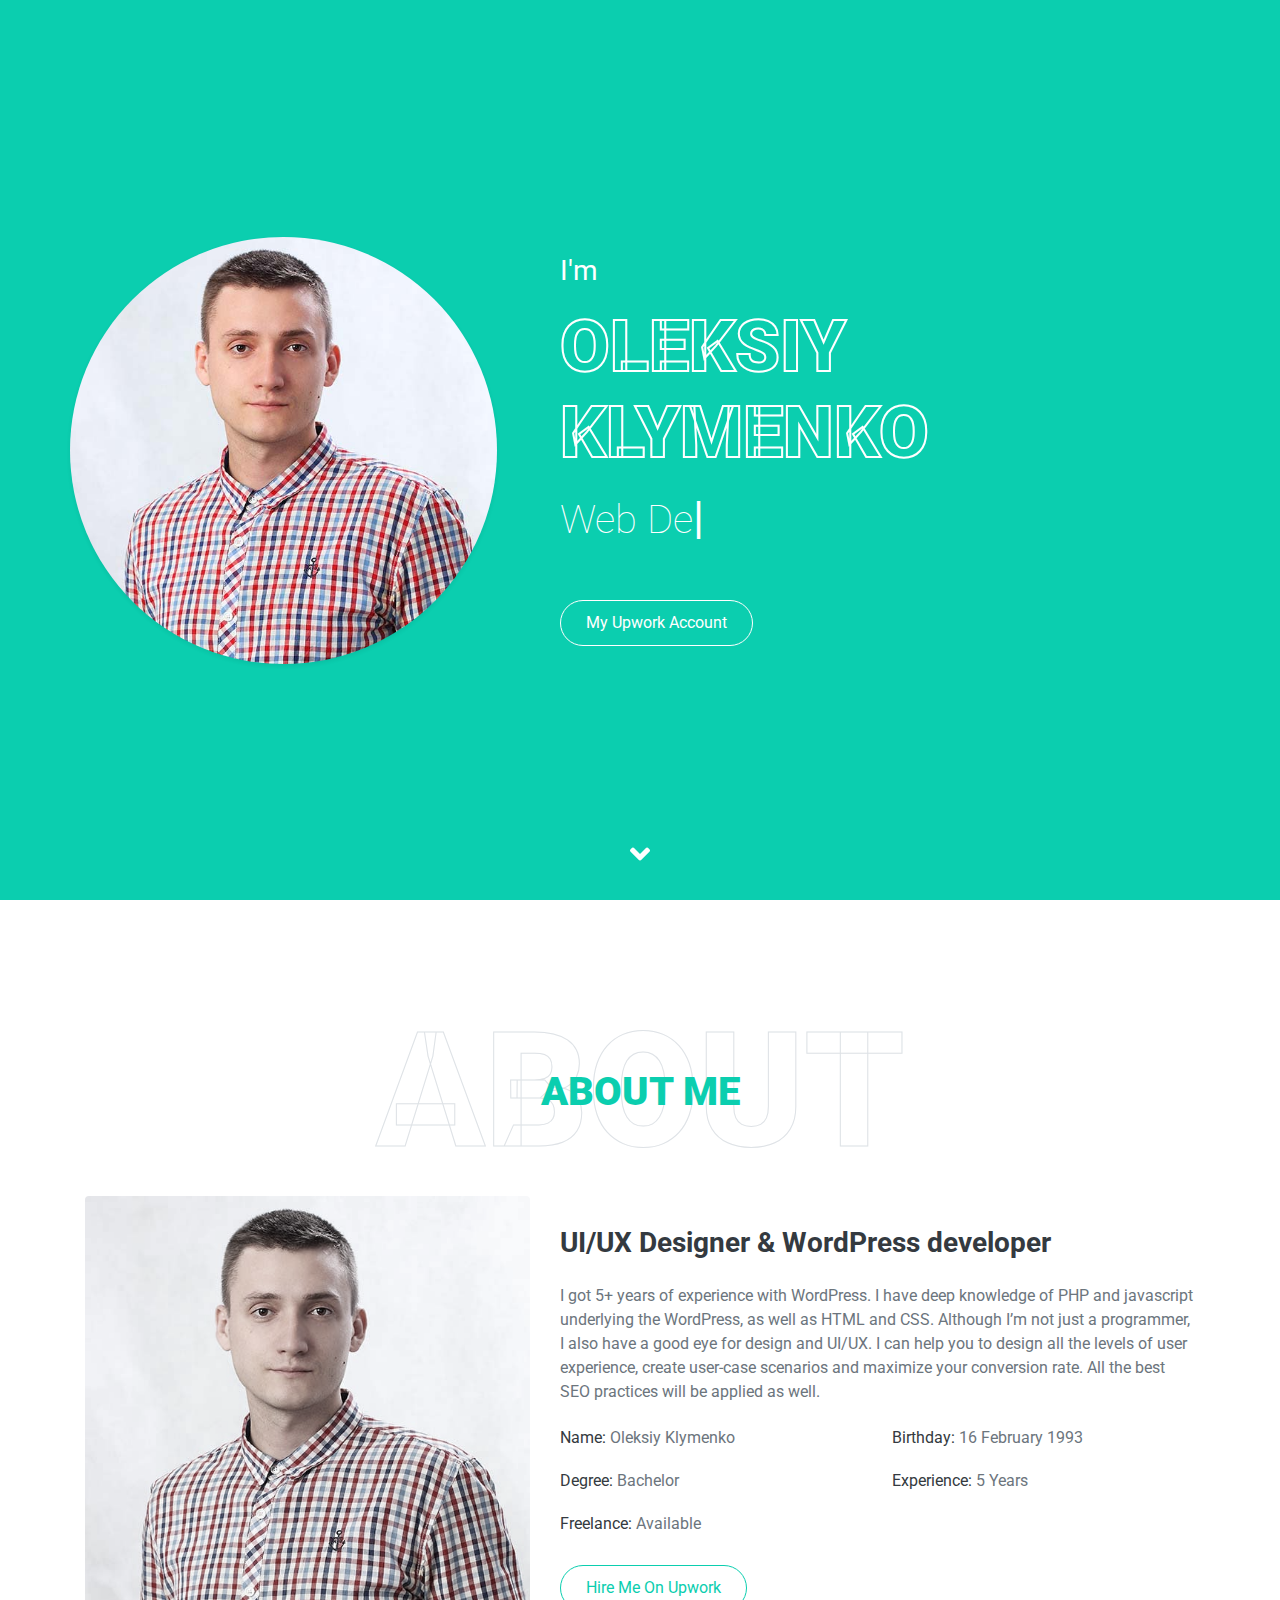
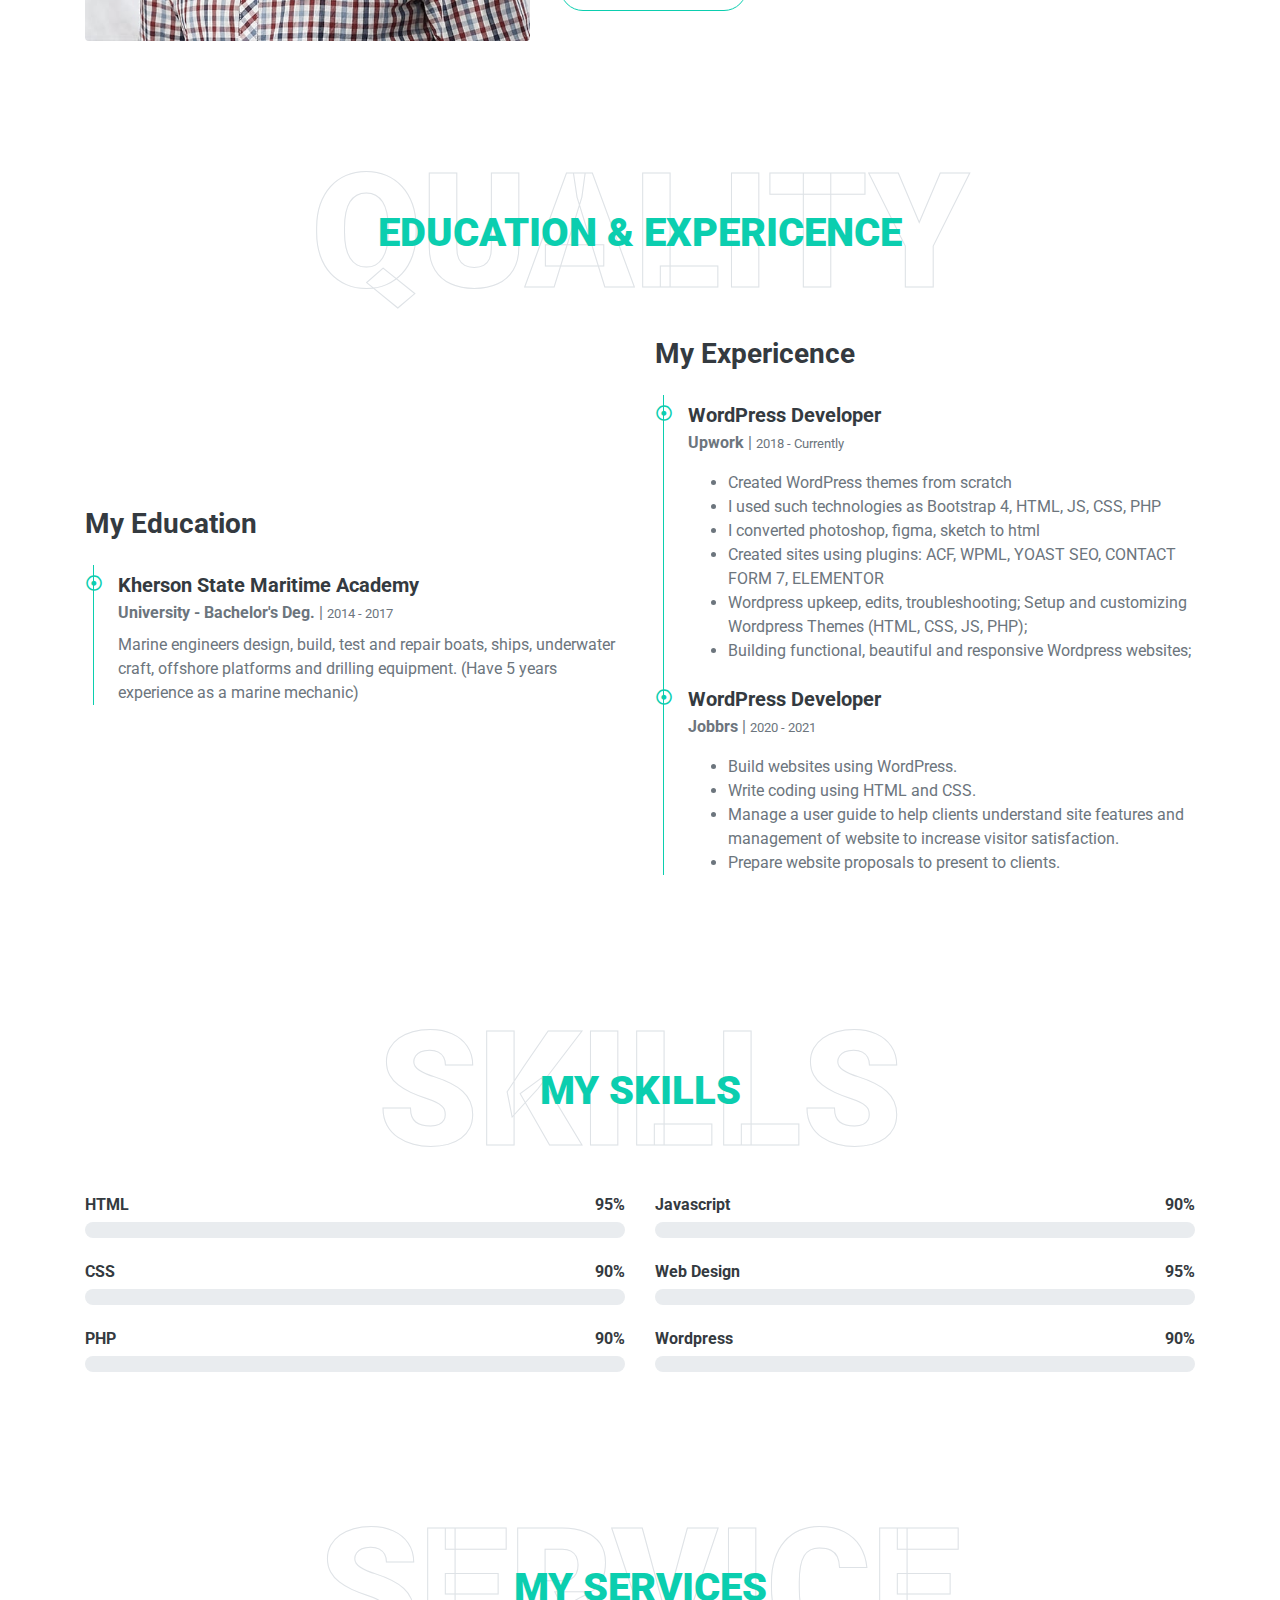
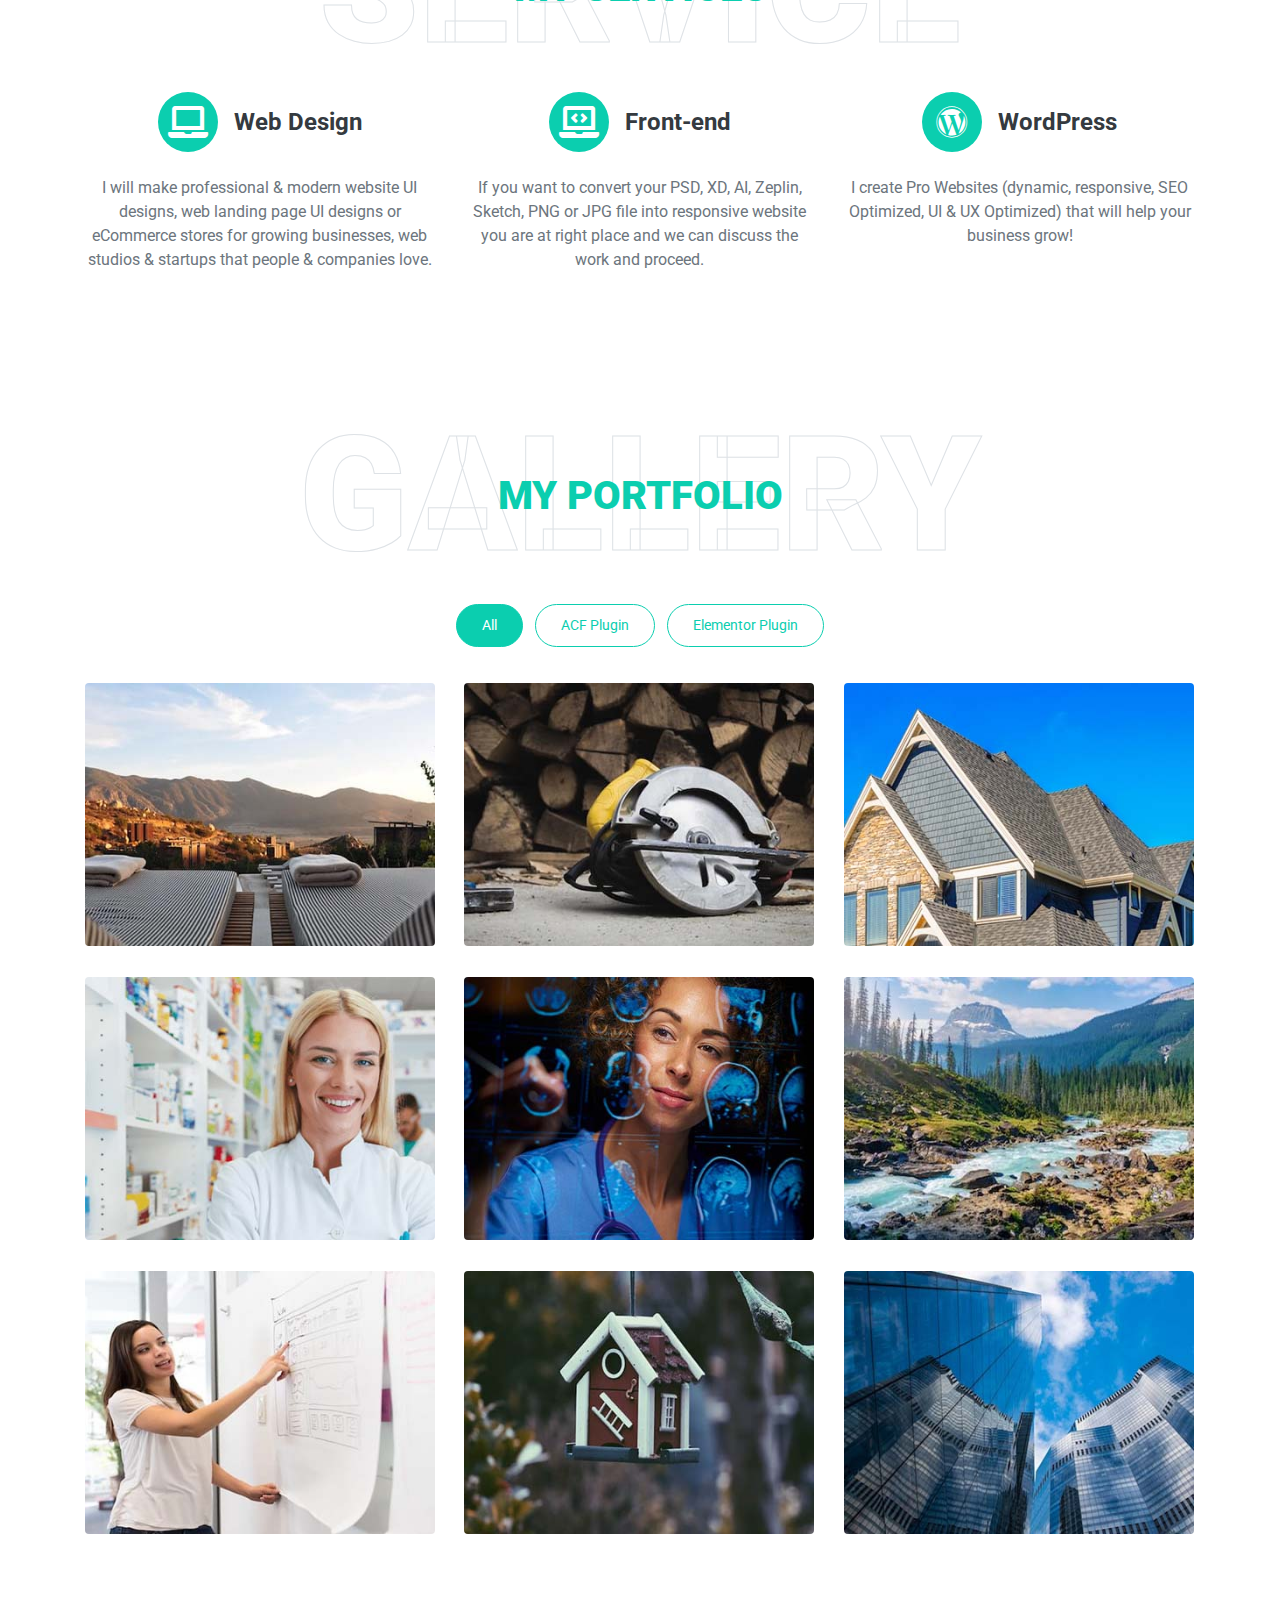
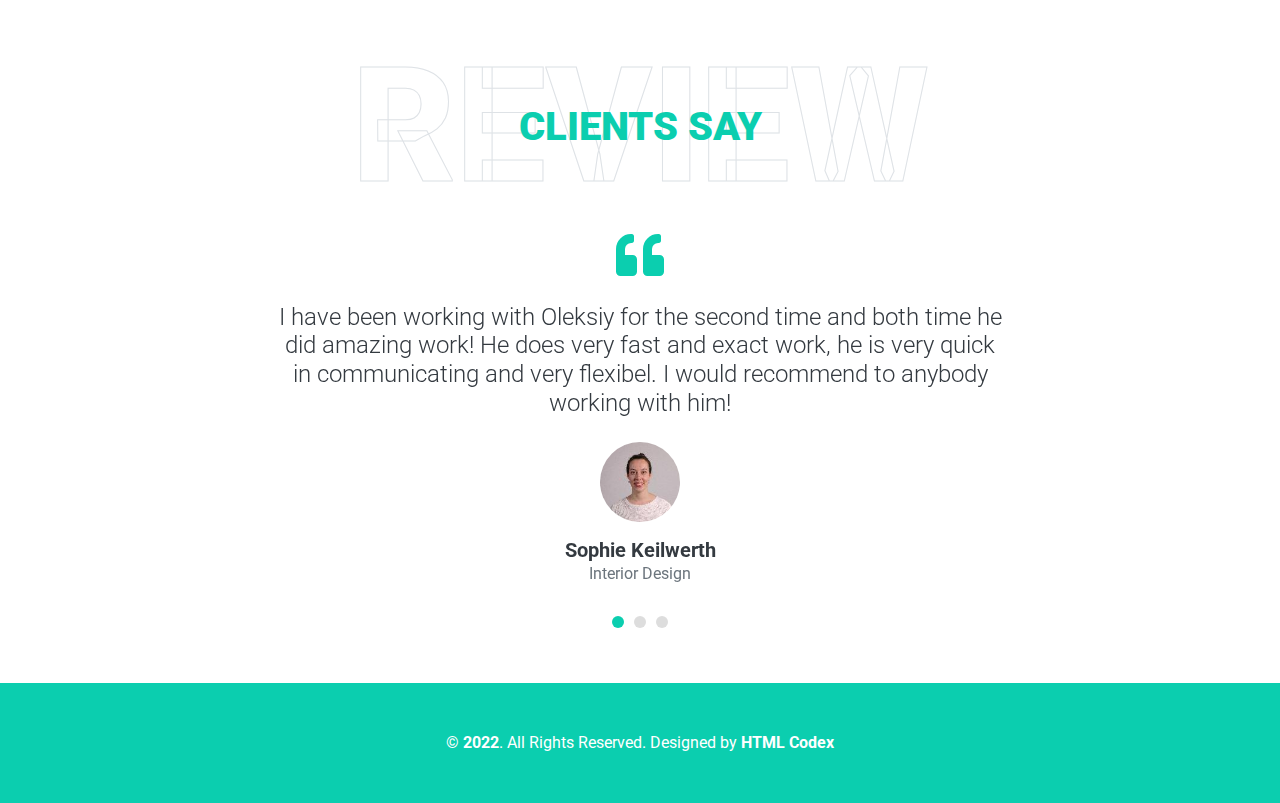
==== commit dd2c5d1d: "Commit name 1" ====
--- a/index.html
+++ b/index.html
@@ -5,7 +5,8 @@
     <meta charset="utf-8">
     <title>Portfolio</title>
     <meta content="width=device-width, initial-scale=1.0" name="viewport">
-
+    <meta content="Free HTML Templates" name="keywords">
+    <meta content="Free HTML Templates" name="description">
 
     <!-- Favicon -->
     <link href="img/5-2-wordpress-logo-free-download-png_48x48.ico" rel="icon">
@@ -643,4 +644,4 @@
     <script src="js/main.js"></script>
 </body>
 
-</html>
+</html>--- a/css/style.css
+++ b/css/style.css
@@ -1,183 +1,9990 @@
-* {
-  margin: 0;
-  padding: 0;
-  box-sizing: border-box;
-}
-
-body {
-  font-family: 'Segoe UI', Tahoma, Geneva, Verdana, sans-serif;
-  line-height: 1.4;
-}
-
-.bg-main-page-red-cover {
-  background: rgba(233, 110, 94, 0.8);
-}
-
-header {
-  background-image: linear-gradient(to right bottom, rgba(233, 110, 94, 0.8), rgba(255, 86, 35, 0.8)), url(../img/bg.jpg);
-  background-size: cover;
-  background-position: center;
-  height: 100vh;
-  position: relative;
-}
-
-
-.text {
-  margin: 0 auto;
-  text-align: center;
-}
-
-.text h1 {
-  color: #fff;
-  font-size: 65px;
-  text-align: center;
-  padding-top: 10%;
-}
-
-.text p {
-  color: #fff;
-  text-align: center;
-  font-size: 28px;
-  margin-bottom: 20px;
-}
-
-/* Page Animation */
-.text h1 {
-  transform: translateY(-1800px);
-  animation: heading 2s forwards ease-in;
-}
-
-.text p {
-  transform: translateY(-1800px);
-  animation: heading 2s forwards ease-in;
-}
-
-.btn {
-  transform: translateX(-1900px);
-  animation: paragraph 2s forwards ease-in 1s;
-}
-
-/* KeyFrames */
-@keyframes heading {
-  to {
-    transform: translateY(0);
-  }
-}
-
-@keyframes paragraph {
-  to {
-    transform: translateX(0);
-  }
-}
-
-.btn {
-  font-family: inherit;
-  color: rgba(255, 86, 35, 0.8);
-  text-decoration: none;
-  font-size: 20px;
-  background: #fff;
-  padding: 10px 55px;
-  border-radius: 25px;
-  display: inline-block;
-  text-align: center;
-  font-weight: 500;
-}
-
-.btn:hover {
-  box-shadow: 2px 2px 126px #fff;
-}
-
-.main_content {
-  max-width: 800px;
-  margin: 50px auto;
-  display: flex;
-  flex-wrap: wrap;
-  justify-content: space-between;
-}
-
-
-.box {
-  width: 200px;
-  height: 200px;
-  border: 1px solid #fff;
-  border-radius: 15px;
-  text-align: center;
-}
-
-i {
-  color: #fff;
-  margin-top: 30px;
-}
-
-.box p {
-  color: #fff;
-  font-size: 18px;
-  margin-top: 20px;
-}
-
-
-/* Adaptive Style */
-
-/* On screens that are 992px or less, set the background color to blue */
-@media screen and (max-width: 992px) {
-
-  .text h1 {
-    color: #fff;
-    font-size: 45px;
-    text-align: center;
-    padding-top: 10%;
-  }
-
-  .text p {
-    color: #fff;
-    text-align: center;
-    font-size: 18px;
-    margin-bottom: 20px;
-  }
-
-  .main_content {
-    margin: 50px auto;
-    display: flex;
-    flex-wrap: wrap;
-    align-items: center;
-    align-content: center;
-    justify-content: center;
-  }
-
-  .box {
-    width: 200px;
-    height: 200px;
-    border: 1px solid #fff;
-    border-radius: 15px;
-    text-align: center;
-    margin: 20px 20px;
-  }
-}
-
-/* On screens that are 600px or less, set the background color to olive */
-@media screen and (max-width: 600px) {
-
-  header {
-    background-image: none;
-  }
-
-
-  body {
-    background-color: rgba(232, 67, 45, 0.8);
-  }
-
-  .btn {
-    color: rgba(232, 67, 45, 0.8);
-  }
-
-  .main_content {
-    margin: 20px auto;
-    display: flex;
-    flex-wrap: wrap;
-    align-items: center;
-    align-content: center;
-    justify-content: center;
-  }
-
-
-}
+/******* Bootstrap Theming ********/
+/*!
+ * Bootstrap v4.5.3 (https://getbootstrap.com/)
+ * Copyright 2011-2020 The Bootstrap Authors
+ * Copyright 2011-2020 Twitter, Inc.
+ * Licensed under MIT (https://github.com/twbs/bootstrap/blob/main/LICENSE)
+ */
+:root {
+  --blue: #007bff;
+  --indigo: #6610f2;
+  --purple: #6f42c1;
+  --pink: #e83e8c;
+  --red: #dc3545;
+  --orange: #fd7e14;
+  --yellow: #ffc107;
+  --green: #28a745;
+  --teal: #20c997;
+  --cyan: #17a2b8;
+  --white: #fff;
+  --gray: #6c757d;
+  --gray-dark: #343a40;
+  --primary: #0BCEAF;
+  --secondary: #6c757d;
+  --success: #28a745;
+  --info: #17a2b8;
+  --warning: #ffc107;
+  --danger: #dc3545;
+  --light: #ffffff;
+  --dark: #343a40;
+  --breakpoint-xs: 0;
+  --breakpoint-sm: 576px;
+  --breakpoint-md: 768px;
+  --breakpoint-lg: 992px;
+  --breakpoint-xl: 1200px;
+  --font-family-sans-serif: "Roboto", sans-serif;
+  --font-family-monospace: SFMono-Regular, Menlo, Monaco, Consolas, "Liberation Mono", "Courier New", monospace;
+}
+
+*,
+*::before,
+*::after {
+  box-sizing: border-box;
+}
+
+html {
+  font-family: sans-serif;
+  line-height: 1.15;
+  -webkit-text-size-adjust: 100%;
+  -webkit-tap-highlight-color: rgba(0, 0, 0, 0);
+}
+
+article, aside, figcaption, figure, footer, header, hgroup, main, nav, section {
+  display: block;
+}
+
+body {
+  margin: 0;
+  font-family: "Roboto", sans-serif;
+  font-size: 1rem;
+  font-weight: 400;
+  line-height: 1.5;
+  color: #6c757d;
+  text-align: left;
+  background-color: #ffffff;
+}
+
+[tabindex="-1"]:focus:not(:focus-visible) {
+  outline: 0 !important;
+}
+
+hr {
+  box-sizing: content-box;
+  height: 0;
+  overflow: visible;
+}
+
+h1, h2, h3, h4, h5, h6 {
+  margin-top: 0;
+  margin-bottom: 0.5rem;
+}
+
+p {
+  margin-top: 0;
+  margin-bottom: 1rem;
+}
+
+abbr[title],
+abbr[data-original-title] {
+  text-decoration: underline;
+  text-decoration: underline dotted;
+  cursor: help;
+  border-bottom: 0;
+  text-decoration-skip-ink: none;
+}
+
+address {
+  margin-bottom: 1rem;
+  font-style: normal;
+  line-height: inherit;
+}
+
+ol,
+ul,
+dl {
+  margin-top: 0;
+  margin-bottom: 1rem;
+}
+
+ol ol,
+ul ul,
+ol ul,
+ul ol {
+  margin-bottom: 0;
+}
+
+dt {
+  font-weight: 700;
+}
+
+dd {
+  margin-bottom: .5rem;
+  margin-left: 0;
+}
+
+blockquote {
+  margin: 0 0 1rem;
+}
+
+b,
+strong {
+  font-weight: bolder;
+}
+
+small {
+  font-size: 80%;
+}
+
+sub,
+sup {
+  position: relative;
+  font-size: 75%;
+  line-height: 0;
+  vertical-align: baseline;
+}
+
+sub {
+  bottom: -.25em;
+}
+
+sup {
+  top: -.5em;
+}
+
+a {
+  color: #0BCEAF;
+  text-decoration: none;
+  background-color: transparent;
+}
+
+a:hover {
+  color: #078571;
+  text-decoration: underline;
+}
+
+a:not([href]):not([class]) {
+  color: inherit;
+  text-decoration: none;
+}
+
+a:not([href]):not([class]):hover {
+  color: inherit;
+  text-decoration: none;
+}
+
+pre,
+code,
+kbd,
+samp {
+  font-family: SFMono-Regular, Menlo, Monaco, Consolas, "Liberation Mono", "Courier New", monospace;
+  font-size: 1em;
+}
+
+pre {
+  margin-top: 0;
+  margin-bottom: 1rem;
+  overflow: auto;
+  -ms-overflow-style: scrollbar;
+}
+
+figure {
+  margin: 0 0 1rem;
+}
+
+img {
+  vertical-align: middle;
+  border-style: none;
+}
+
+svg {
+  overflow: hidden;
+  vertical-align: middle;
+}
+
+table {
+  border-collapse: collapse;
+}
+
+caption {
+  padding-top: 0.75rem;
+  padding-bottom: 0.75rem;
+  color: #6c757d;
+  text-align: left;
+  caption-side: bottom;
+}
+
+th {
+  text-align: inherit;
+  text-align: -webkit-match-parent;
+}
+
+label {
+  display: inline-block;
+  margin-bottom: 0.5rem;
+}
+
+button {
+  border-radius: 0;
+}
+
+button:focus {
+  outline: 1px dotted;
+  outline: 5px auto -webkit-focus-ring-color;
+}
+
+input,
+button,
+select,
+optgroup,
+textarea {
+  margin: 0;
+  font-family: inherit;
+  font-size: inherit;
+  line-height: inherit;
+}
+
+button,
+input {
+  overflow: visible;
+}
+
+button,
+select {
+  text-transform: none;
+}
+
+[role="button"] {
+  cursor: pointer;
+}
+
+select {
+  word-wrap: normal;
+}
+
+button,
+[type="button"],
+[type="reset"],
+[type="submit"] {
+  -webkit-appearance: button;
+}
+
+button:not(:disabled),
+[type="button"]:not(:disabled),
+[type="reset"]:not(:disabled),
+[type="submit"]:not(:disabled) {
+  cursor: pointer;
+}
+
+button::-moz-focus-inner,
+[type="button"]::-moz-focus-inner,
+[type="reset"]::-moz-focus-inner,
+[type="submit"]::-moz-focus-inner {
+  padding: 0;
+  border-style: none;
+}
+
+input[type="radio"],
+input[type="checkbox"] {
+  box-sizing: border-box;
+  padding: 0;
+}
+
+textarea {
+  overflow: auto;
+  resize: vertical;
+}
+
+fieldset {
+  min-width: 0;
+  padding: 0;
+  margin: 0;
+  border: 0;
+}
+
+legend {
+  display: block;
+  width: 100%;
+  max-width: 100%;
+  padding: 0;
+  margin-bottom: .5rem;
+  font-size: 1.5rem;
+  line-height: inherit;
+  color: inherit;
+  white-space: normal;
+}
+
+@media (max-width: 1200px) {
+  legend {
+    font-size: calc(1.275rem + 0.3vw) ;
+  }
+}
+
+progress {
+  vertical-align: baseline;
+}
+
+[type="number"]::-webkit-inner-spin-button,
+[type="number"]::-webkit-outer-spin-button {
+  height: auto;
+}
+
+[type="search"] {
+  outline-offset: -2px;
+  -webkit-appearance: none;
+}
+
+[type="search"]::-webkit-search-decoration {
+  -webkit-appearance: none;
+}
+
+::-webkit-file-upload-button {
+  font: inherit;
+  -webkit-appearance: button;
+}
+
+output {
+  display: inline-block;
+}
+
+summary {
+  display: list-item;
+  cursor: pointer;
+}
+
+template {
+  display: none;
+}
+
+[hidden] {
+  display: none !important;
+}
+
+h1, h2, h3, h4, h5, h6,
+.h1, .h2, .h3, .h4, .h5, .h6 {
+  margin-bottom: 0.5rem;
+  font-weight: 500;
+  line-height: 1.2;
+  color: #343a40;
+}
+
+h1, .h1 {
+  font-size: 2.5rem;
+}
+
+@media (max-width: 1200px) {
+  h1, .h1 {
+    font-size: calc(1.375rem + 1.5vw) ;
+  }
+}
+
+h2, .h2 {
+  font-size: 2rem;
+}
+
+@media (max-width: 1200px) {
+  h2, .h2 {
+    font-size: calc(1.325rem + 0.9vw) ;
+  }
+}
+
+h3, .h3 {
+  font-size: 1.75rem;
+}
+
+@media (max-width: 1200px) {
+  h3, .h3 {
+    font-size: calc(1.3rem + 0.6vw) ;
+  }
+}
+
+h4, .h4 {
+  font-size: 1.5rem;
+}
+
+@media (max-width: 1200px) {
+  h4, .h4 {
+    font-size: calc(1.275rem + 0.3vw) ;
+  }
+}
+
+h5, .h5 {
+  font-size: 1.25rem;
+}
+
+h6, .h6 {
+  font-size: 1rem;
+}
+
+.lead {
+  font-size: 1.25rem;
+  font-weight: 300;
+}
+
+.display-1 {
+  font-size: 10rem;
+  font-weight: 300;
+  line-height: 1.2;
+}
+
+@media (max-width: 1200px) {
+  .display-1 {
+    font-size: calc(2.125rem + 10.5vw) ;
+  }
+}
+
+.display-2 {
+  font-size: 5.5rem;
+  font-weight: 300;
+  line-height: 1.2;
+}
+
+@media (max-width: 1200px) {
+  .display-2 {
+    font-size: calc(1.675rem + 5.1vw) ;
+  }
+}
+
+.display-3 {
+  font-size: 4.5rem;
+  font-weight: 300;
+  line-height: 1.2;
+}
+
+@media (max-width: 1200px) {
+  .display-3 {
+    font-size: calc(1.575rem + 3.9vw) ;
+  }
+}
+
+.display-4 {
+  font-size: 3.5rem;
+  font-weight: 300;
+  line-height: 1.2;
+}
+
+@media (max-width: 1200px) {
+  .display-4 {
+    font-size: calc(1.475rem + 2.7vw) ;
+  }
+}
+
+hr {
+  margin-top: 1rem;
+  margin-bottom: 1rem;
+  border: 0;
+  border-top: 1px solid rgba(0, 0, 0, 0.1);
+}
+
+small,
+.small {
+  font-size: 80%;
+  font-weight: 400;
+}
+
+mark,
+.mark {
+  padding: 0.2em;
+  background-color: #fcf8e3;
+}
+
+.list-unstyled {
+  padding-left: 0;
+  list-style: none;
+}
+
+.list-inline {
+  padding-left: 0;
+  list-style: none;
+}
+
+.list-inline-item {
+  display: inline-block;
+}
+
+.list-inline-item:not(:last-child) {
+  margin-right: 0.5rem;
+}
+
+.initialism {
+  font-size: 90%;
+  text-transform: uppercase;
+}
+
+.blockquote {
+  margin-bottom: 1rem;
+  font-size: 1.25rem;
+}
+
+.blockquote-footer {
+  display: block;
+  font-size: 80%;
+  color: #6c757d;
+}
+
+.blockquote-footer::before {
+  content: "\2014\00A0";
+}
+
+.img-fluid {
+  max-width: 100%;
+  height: auto;
+}
+
+.img-thumbnail {
+  padding: 0.25rem;
+  background-color: #ffffff;
+  border: 1px solid #dee2e6;
+  border-radius: 0.25rem;
+  max-width: 100%;
+  height: auto;
+}
+
+.figure {
+  display: inline-block;
+}
+
+.figure-img {
+  margin-bottom: 0.5rem;
+  line-height: 1;
+}
+
+.figure-caption {
+  font-size: 90%;
+  color: #6c757d;
+}
+
+code {
+  font-size: 87.5%;
+  color: #e83e8c;
+  word-wrap: break-word;
+}
+
+a > code {
+  color: inherit;
+}
+
+kbd {
+  padding: 0.2rem 0.4rem;
+  font-size: 87.5%;
+  color: #fff;
+  background-color: #212529;
+  border-radius: 0.2rem;
+}
+
+kbd kbd {
+  padding: 0;
+  font-size: 100%;
+  font-weight: 700;
+}
+
+pre {
+  display: block;
+  font-size: 87.5%;
+  color: #212529;
+}
+
+pre code {
+  font-size: inherit;
+  color: inherit;
+  word-break: normal;
+}
+
+.pre-scrollable {
+  max-height: 340px;
+  overflow-y: scroll;
+}
+
+.container,
+.container-fluid,
+.container-sm,
+.container-md,
+.container-lg,
+.container-xl {
+  width: 100%;
+  padding-right: 15px;
+  padding-left: 15px;
+  margin-right: auto;
+  margin-left: auto;
+}
+
+@media (min-width: 576px) {
+  .container, .container-sm {
+    max-width: 540px;
+  }
+}
+
+@media (min-width: 768px) {
+  .container, .container-sm, .container-md {
+    max-width: 720px;
+  }
+}
+
+@media (min-width: 992px) {
+  .container, .container-sm, .container-md, .container-lg {
+    max-width: 960px;
+  }
+}
+
+@media (min-width: 1200px) {
+  .container, .container-sm, .container-md, .container-lg, .container-xl {
+    max-width: 1140px;
+  }
+}
+
+.row {
+  display: flex;
+  flex-wrap: wrap;
+  margin-right: -15px;
+  margin-left: -15px;
+}
+
+.no-gutters {
+  margin-right: 0;
+  margin-left: 0;
+}
+
+.no-gutters > .col,
+.no-gutters > [class*="col-"] {
+  padding-right: 0;
+  padding-left: 0;
+}
+
+.col-1, .col-2, .col-3, .col-4, .col-5, .col-6, .col-7, .col-8, .col-9, .col-10, .col-11, .col-12, .col,
+.col-auto, .col-sm-1, .col-sm-2, .col-sm-3, .col-sm-4, .col-sm-5, .col-sm-6, .col-sm-7, .col-sm-8, .col-sm-9, .col-sm-10, .col-sm-11, .col-sm-12, .col-sm,
+.col-sm-auto, .col-md-1, .col-md-2, .col-md-3, .col-md-4, .col-md-5, .col-md-6, .col-md-7, .col-md-8, .col-md-9, .col-md-10, .col-md-11, .col-md-12, .col-md,
+.col-md-auto, .col-lg-1, .col-lg-2, .col-lg-3, .col-lg-4, .col-lg-5, .col-lg-6, .col-lg-7, .col-lg-8, .col-lg-9, .col-lg-10, .col-lg-11, .col-lg-12, .col-lg,
+.col-lg-auto, .col-xl-1, .col-xl-2, .col-xl-3, .col-xl-4, .col-xl-5, .col-xl-6, .col-xl-7, .col-xl-8, .col-xl-9, .col-xl-10, .col-xl-11, .col-xl-12, .col-xl,
+.col-xl-auto {
+  position: relative;
+  width: 100%;
+  padding-right: 15px;
+  padding-left: 15px;
+}
+
+.col {
+  flex-basis: 0;
+  flex-grow: 1;
+  max-width: 100%;
+}
+
+.row-cols-1 > * {
+  flex: 0 0 100%;
+  max-width: 100%;
+}
+
+.row-cols-2 > * {
+  flex: 0 0 50%;
+  max-width: 50%;
+}
+
+.row-cols-3 > * {
+  flex: 0 0 33.33333%;
+  max-width: 33.33333%;
+}
+
+.row-cols-4 > * {
+  flex: 0 0 25%;
+  max-width: 25%;
+}
+
+.row-cols-5 > * {
+  flex: 0 0 20%;
+  max-width: 20%;
+}
+
+.row-cols-6 > * {
+  flex: 0 0 16.66667%;
+  max-width: 16.66667%;
+}
+
+.col-auto {
+  flex: 0 0 auto;
+  width: auto;
+  max-width: 100%;
+}
+
+.col-1 {
+  flex: 0 0 8.33333%;
+  max-width: 8.33333%;
+}
+
+.col-2 {
+  flex: 0 0 16.66667%;
+  max-width: 16.66667%;
+}
+
+.col-3 {
+  flex: 0 0 25%;
+  max-width: 25%;
+}
+
+.col-4 {
+  flex: 0 0 33.33333%;
+  max-width: 33.33333%;
+}
+
+.col-5 {
+  flex: 0 0 41.66667%;
+  max-width: 41.66667%;
+}
+
+.col-6 {
+  flex: 0 0 50%;
+  max-width: 50%;
+}
+
+.col-7 {
+  flex: 0 0 58.33333%;
+  max-width: 58.33333%;
+}
+
+.col-8 {
+  flex: 0 0 66.66667%;
+  max-width: 66.66667%;
+}
+
+.col-9 {
+  flex: 0 0 75%;
+  max-width: 75%;
+}
+
+.col-10 {
+  flex: 0 0 83.33333%;
+  max-width: 83.33333%;
+}
+
+.col-11 {
+  flex: 0 0 91.66667%;
+  max-width: 91.66667%;
+}
+
+.col-12 {
+  flex: 0 0 100%;
+  max-width: 100%;
+}
+
+.order-first {
+  order: -1;
+}
+
+.order-last {
+  order: 13;
+}
+
+.order-0 {
+  order: 0;
+}
+
+.order-1 {
+  order: 1;
+}
+
+.order-2 {
+  order: 2;
+}
+
+.order-3 {
+  order: 3;
+}
+
+.order-4 {
+  order: 4;
+}
+
+.order-5 {
+  order: 5;
+}
+
+.order-6 {
+  order: 6;
+}
+
+.order-7 {
+  order: 7;
+}
+
+.order-8 {
+  order: 8;
+}
+
+.order-9 {
+  order: 9;
+}
+
+.order-10 {
+  order: 10;
+}
+
+.order-11 {
+  order: 11;
+}
+
+.order-12 {
+  order: 12;
+}
+
+.offset-1 {
+  margin-left: 8.33333%;
+}
+
+.offset-2 {
+  margin-left: 16.66667%;
+}
+
+.offset-3 {
+  margin-left: 25%;
+}
+
+.offset-4 {
+  margin-left: 33.33333%;
+}
+
+.offset-5 {
+  margin-left: 41.66667%;
+}
+
+.offset-6 {
+  margin-left: 50%;
+}
+
+.offset-7 {
+  margin-left: 58.33333%;
+}
+
+.offset-8 {
+  margin-left: 66.66667%;
+}
+
+.offset-9 {
+  margin-left: 75%;
+}
+
+.offset-10 {
+  margin-left: 83.33333%;
+}
+
+.offset-11 {
+  margin-left: 91.66667%;
+}
+
+@media (min-width: 576px) {
+  .col-sm {
+    flex-basis: 0;
+    flex-grow: 1;
+    max-width: 100%;
+  }
+  .row-cols-sm-1 > * {
+    flex: 0 0 100%;
+    max-width: 100%;
+  }
+  .row-cols-sm-2 > * {
+    flex: 0 0 50%;
+    max-width: 50%;
+  }
+  .row-cols-sm-3 > * {
+    flex: 0 0 33.33333%;
+    max-width: 33.33333%;
+  }
+  .row-cols-sm-4 > * {
+    flex: 0 0 25%;
+    max-width: 25%;
+  }
+  .row-cols-sm-5 > * {
+    flex: 0 0 20%;
+    max-width: 20%;
+  }
+  .row-cols-sm-6 > * {
+    flex: 0 0 16.66667%;
+    max-width: 16.66667%;
+  }
+  .col-sm-auto {
+    flex: 0 0 auto;
+    width: auto;
+    max-width: 100%;
+  }
+  .col-sm-1 {
+    flex: 0 0 8.33333%;
+    max-width: 8.33333%;
+  }
+  .col-sm-2 {
+    flex: 0 0 16.66667%;
+    max-width: 16.66667%;
+  }
+  .col-sm-3 {
+    flex: 0 0 25%;
+    max-width: 25%;
+  }
+  .col-sm-4 {
+    flex: 0 0 33.33333%;
+    max-width: 33.33333%;
+  }
+  .col-sm-5 {
+    flex: 0 0 41.66667%;
+    max-width: 41.66667%;
+  }
+  .col-sm-6 {
+    flex: 0 0 50%;
+    max-width: 50%;
+  }
+  .col-sm-7 {
+    flex: 0 0 58.33333%;
+    max-width: 58.33333%;
+  }
+  .col-sm-8 {
+    flex: 0 0 66.66667%;
+    max-width: 66.66667%;
+  }
+  .col-sm-9 {
+    flex: 0 0 75%;
+    max-width: 75%;
+  }
+  .col-sm-10 {
+    flex: 0 0 83.33333%;
+    max-width: 83.33333%;
+  }
+  .col-sm-11 {
+    flex: 0 0 91.66667%;
+    max-width: 91.66667%;
+  }
+  .col-sm-12 {
+    flex: 0 0 100%;
+    max-width: 100%;
+  }
+  .order-sm-first {
+    order: -1;
+  }
+  .order-sm-last {
+    order: 13;
+  }
+  .order-sm-0 {
+    order: 0;
+  }
+  .order-sm-1 {
+    order: 1;
+  }
+  .order-sm-2 {
+    order: 2;
+  }
+  .order-sm-3 {
+    order: 3;
+  }
+  .order-sm-4 {
+    order: 4;
+  }
+  .order-sm-5 {
+    order: 5;
+  }
+  .order-sm-6 {
+    order: 6;
+  }
+  .order-sm-7 {
+    order: 7;
+  }
+  .order-sm-8 {
+    order: 8;
+  }
+  .order-sm-9 {
+    order: 9;
+  }
+  .order-sm-10 {
+    order: 10;
+  }
+  .order-sm-11 {
+    order: 11;
+  }
+  .order-sm-12 {
+    order: 12;
+  }
+  .offset-sm-0 {
+    margin-left: 0;
+  }
+  .offset-sm-1 {
+    margin-left: 8.33333%;
+  }
+  .offset-sm-2 {
+    margin-left: 16.66667%;
+  }
+  .offset-sm-3 {
+    margin-left: 25%;
+  }
+  .offset-sm-4 {
+    margin-left: 33.33333%;
+  }
+  .offset-sm-5 {
+    margin-left: 41.66667%;
+  }
+  .offset-sm-6 {
+    margin-left: 50%;
+  }
+  .offset-sm-7 {
+    margin-left: 58.33333%;
+  }
+  .offset-sm-8 {
+    margin-left: 66.66667%;
+  }
+  .offset-sm-9 {
+    margin-left: 75%;
+  }
+  .offset-sm-10 {
+    margin-left: 83.33333%;
+  }
+  .offset-sm-11 {
+    margin-left: 91.66667%;
+  }
+}
+
+@media (min-width: 768px) {
+  .col-md {
+    flex-basis: 0;
+    flex-grow: 1;
+    max-width: 100%;
+  }
+  .row-cols-md-1 > * {
+    flex: 0 0 100%;
+    max-width: 100%;
+  }
+  .row-cols-md-2 > * {
+    flex: 0 0 50%;
+    max-width: 50%;
+  }
+  .row-cols-md-3 > * {
+    flex: 0 0 33.33333%;
+    max-width: 33.33333%;
+  }
+  .row-cols-md-4 > * {
+    flex: 0 0 25%;
+    max-width: 25%;
+  }
+  .row-cols-md-5 > * {
+    flex: 0 0 20%;
+    max-width: 20%;
+  }
+  .row-cols-md-6 > * {
+    flex: 0 0 16.66667%;
+    max-width: 16.66667%;
+  }
+  .col-md-auto {
+    flex: 0 0 auto;
+    width: auto;
+    max-width: 100%;
+  }
+  .col-md-1 {
+    flex: 0 0 8.33333%;
+    max-width: 8.33333%;
+  }
+  .col-md-2 {
+    flex: 0 0 16.66667%;
+    max-width: 16.66667%;
+  }
+  .col-md-3 {
+    flex: 0 0 25%;
+    max-width: 25%;
+  }
+  .col-md-4 {
+    flex: 0 0 33.33333%;
+    max-width: 33.33333%;
+  }
+  .col-md-5 {
+    flex: 0 0 41.66667%;
+    max-width: 41.66667%;
+  }
+  .col-md-6 {
+    flex: 0 0 50%;
+    max-width: 50%;
+  }
+  .col-md-7 {
+    flex: 0 0 58.33333%;
+    max-width: 58.33333%;
+  }
+  .col-md-8 {
+    flex: 0 0 66.66667%;
+    max-width: 66.66667%;
+  }
+  .col-md-9 {
+    flex: 0 0 75%;
+    max-width: 75%;
+  }
+  .col-md-10 {
+    flex: 0 0 83.33333%;
+    max-width: 83.33333%;
+  }
+  .col-md-11 {
+    flex: 0 0 91.66667%;
+    max-width: 91.66667%;
+  }
+  .col-md-12 {
+    flex: 0 0 100%;
+    max-width: 100%;
+  }
+  .order-md-first {
+    order: -1;
+  }
+  .order-md-last {
+    order: 13;
+  }
+  .order-md-0 {
+    order: 0;
+  }
+  .order-md-1 {
+    order: 1;
+  }
+  .order-md-2 {
+    order: 2;
+  }
+  .order-md-3 {
+    order: 3;
+  }
+  .order-md-4 {
+    order: 4;
+  }
+  .order-md-5 {
+    order: 5;
+  }
+  .order-md-6 {
+    order: 6;
+  }
+  .order-md-7 {
+    order: 7;
+  }
+  .order-md-8 {
+    order: 8;
+  }
+  .order-md-9 {
+    order: 9;
+  }
+  .order-md-10 {
+    order: 10;
+  }
+  .order-md-11 {
+    order: 11;
+  }
+  .order-md-12 {
+    order: 12;
+  }
+  .offset-md-0 {
+    margin-left: 0;
+  }
+  .offset-md-1 {
+    margin-left: 8.33333%;
+  }
+  .offset-md-2 {
+    margin-left: 16.66667%;
+  }
+  .offset-md-3 {
+    margin-left: 25%;
+  }
+  .offset-md-4 {
+    margin-left: 33.33333%;
+  }
+  .offset-md-5 {
+    margin-left: 41.66667%;
+  }
+  .offset-md-6 {
+    margin-left: 50%;
+  }
+  .offset-md-7 {
+    margin-left: 58.33333%;
+  }
+  .offset-md-8 {
+    margin-left: 66.66667%;
+  }
+  .offset-md-9 {
+    margin-left: 75%;
+  }
+  .offset-md-10 {
+    margin-left: 83.33333%;
+  }
+  .offset-md-11 {
+    margin-left: 91.66667%;
+  }
+}
+
+@media (min-width: 992px) {
+  .col-lg {
+    flex-basis: 0;
+    flex-grow: 1;
+    max-width: 100%;
+  }
+  .row-cols-lg-1 > * {
+    flex: 0 0 100%;
+    max-width: 100%;
+  }
+  .row-cols-lg-2 > * {
+    flex: 0 0 50%;
+    max-width: 50%;
+  }
+  .row-cols-lg-3 > * {
+    flex: 0 0 33.33333%;
+    max-width: 33.33333%;
+  }
+  .row-cols-lg-4 > * {
+    flex: 0 0 25%;
+    max-width: 25%;
+  }
+  .row-cols-lg-5 > * {
+    flex: 0 0 20%;
+    max-width: 20%;
+  }
+  .row-cols-lg-6 > * {
+    flex: 0 0 16.66667%;
+    max-width: 16.66667%;
+  }
+  .col-lg-auto {
+    flex: 0 0 auto;
+    width: auto;
+    max-width: 100%;
+  }
+  .col-lg-1 {
+    flex: 0 0 8.33333%;
+    max-width: 8.33333%;
+  }
+  .col-lg-2 {
+    flex: 0 0 16.66667%;
+    max-width: 16.66667%;
+  }
+  .col-lg-3 {
+    flex: 0 0 25%;
+    max-width: 25%;
+  }
+  .col-lg-4 {
+    flex: 0 0 33.33333%;
+    max-width: 33.33333%;
+  }
+  .col-lg-5 {
+    flex: 0 0 41.66667%;
+    max-width: 41.66667%;
+  }
+  .col-lg-6 {
+    flex: 0 0 50%;
+    max-width: 50%;
+  }
+  .col-lg-7 {
+    flex: 0 0 58.33333%;
+    max-width: 58.33333%;
+  }
+  .col-lg-8 {
+    flex: 0 0 66.66667%;
+    max-width: 66.66667%;
+  }
+  .col-lg-9 {
+    flex: 0 0 75%;
+    max-width: 75%;
+  }
+  .col-lg-10 {
+    flex: 0 0 83.33333%;
+    max-width: 83.33333%;
+  }
+  .col-lg-11 {
+    flex: 0 0 91.66667%;
+    max-width: 91.66667%;
+  }
+  .col-lg-12 {
+    flex: 0 0 100%;
+    max-width: 100%;
+  }
+  .order-lg-first {
+    order: -1;
+  }
+  .order-lg-last {
+    order: 13;
+  }
+  .order-lg-0 {
+    order: 0;
+  }
+  .order-lg-1 {
+    order: 1;
+  }
+  .order-lg-2 {
+    order: 2;
+  }
+  .order-lg-3 {
+    order: 3;
+  }
+  .order-lg-4 {
+    order: 4;
+  }
+  .order-lg-5 {
+    order: 5;
+  }
+  .order-lg-6 {
+    order: 6;
+  }
+  .order-lg-7 {
+    order: 7;
+  }
+  .order-lg-8 {
+    order: 8;
+  }
+  .order-lg-9 {
+    order: 9;
+  }
+  .order-lg-10 {
+    order: 10;
+  }
+  .order-lg-11 {
+    order: 11;
+  }
+  .order-lg-12 {
+    order: 12;
+  }
+  .offset-lg-0 {
+    margin-left: 0;
+  }
+  .offset-lg-1 {
+    margin-left: 8.33333%;
+  }
+  .offset-lg-2 {
+    margin-left: 16.66667%;
+  }
+  .offset-lg-3 {
+    margin-left: 25%;
+  }
+  .offset-lg-4 {
+    margin-left: 33.33333%;
+  }
+  .offset-lg-5 {
+    margin-left: 41.66667%;
+  }
+  .offset-lg-6 {
+    margin-left: 50%;
+  }
+  .offset-lg-7 {
+    margin-left: 58.33333%;
+  }
+  .offset-lg-8 {
+    margin-left: 66.66667%;
+  }
+  .offset-lg-9 {
+    margin-left: 75%;
+  }
+  .offset-lg-10 {
+    margin-left: 83.33333%;
+  }
+  .offset-lg-11 {
+    margin-left: 91.66667%;
+  }
+}
+
+@media (min-width: 1200px) {
+  .col-xl {
+    flex-basis: 0;
+    flex-grow: 1;
+    max-width: 100%;
+  }
+  .row-cols-xl-1 > * {
+    flex: 0 0 100%;
+    max-width: 100%;
+  }
+  .row-cols-xl-2 > * {
+    flex: 0 0 50%;
+    max-width: 50%;
+  }
+  .row-cols-xl-3 > * {
+    flex: 0 0 33.33333%;
+    max-width: 33.33333%;
+  }
+  .row-cols-xl-4 > * {
+    flex: 0 0 25%;
+    max-width: 25%;
+  }
+  .row-cols-xl-5 > * {
+    flex: 0 0 20%;
+    max-width: 20%;
+  }
+  .row-cols-xl-6 > * {
+    flex: 0 0 16.66667%;
+    max-width: 16.66667%;
+  }
+  .col-xl-auto {
+    flex: 0 0 auto;
+    width: auto;
+    max-width: 100%;
+  }
+  .col-xl-1 {
+    flex: 0 0 8.33333%;
+    max-width: 8.33333%;
+  }
+  .col-xl-2 {
+    flex: 0 0 16.66667%;
+    max-width: 16.66667%;
+  }
+  .col-xl-3 {
+    flex: 0 0 25%;
+    max-width: 25%;
+  }
+  .col-xl-4 {
+    flex: 0 0 33.33333%;
+    max-width: 33.33333%;
+  }
+  .col-xl-5 {
+    flex: 0 0 41.66667%;
+    max-width: 41.66667%;
+  }
+  .col-xl-6 {
+    flex: 0 0 50%;
+    max-width: 50%;
+  }
+  .col-xl-7 {
+    flex: 0 0 58.33333%;
+    max-width: 58.33333%;
+  }
+  .col-xl-8 {
+    flex: 0 0 66.66667%;
+    max-width: 66.66667%;
+  }
+  .col-xl-9 {
+    flex: 0 0 75%;
+    max-width: 75%;
+  }
+  .col-xl-10 {
+    flex: 0 0 83.33333%;
+    max-width: 83.33333%;
+  }
+  .col-xl-11 {
+    flex: 0 0 91.66667%;
+    max-width: 91.66667%;
+  }
+  .col-xl-12 {
+    flex: 0 0 100%;
+    max-width: 100%;
+  }
+  .order-xl-first {
+    order: -1;
+  }
+  .order-xl-last {
+    order: 13;
+  }
+  .order-xl-0 {
+    order: 0;
+  }
+  .order-xl-1 {
+    order: 1;
+  }
+  .order-xl-2 {
+    order: 2;
+  }
+  .order-xl-3 {
+    order: 3;
+  }
+  .order-xl-4 {
+    order: 4;
+  }
+  .order-xl-5 {
+    order: 5;
+  }
+  .order-xl-6 {
+    order: 6;
+  }
+  .order-xl-7 {
+    order: 7;
+  }
+  .order-xl-8 {
+    order: 8;
+  }
+  .order-xl-9 {
+    order: 9;
+  }
+  .order-xl-10 {
+    order: 10;
+  }
+  .order-xl-11 {
+    order: 11;
+  }
+  .order-xl-12 {
+    order: 12;
+  }
+  .offset-xl-0 {
+    margin-left: 0;
+  }
+  .offset-xl-1 {
+    margin-left: 8.33333%;
+  }
+  .offset-xl-2 {
+    margin-left: 16.66667%;
+  }
+  .offset-xl-3 {
+    margin-left: 25%;
+  }
+  .offset-xl-4 {
+    margin-left: 33.33333%;
+  }
+  .offset-xl-5 {
+    margin-left: 41.66667%;
+  }
+  .offset-xl-6 {
+    margin-left: 50%;
+  }
+  .offset-xl-7 {
+    margin-left: 58.33333%;
+  }
+  .offset-xl-8 {
+    margin-left: 66.66667%;
+  }
+  .offset-xl-9 {
+    margin-left: 75%;
+  }
+  .offset-xl-10 {
+    margin-left: 83.33333%;
+  }
+  .offset-xl-11 {
+    margin-left: 91.66667%;
+  }
+}
+
+.table {
+  width: 100%;
+  margin-bottom: 1rem;
+  color: #6c757d;
+}
+
+.table th,
+.table td {
+  padding: 0.75rem;
+  vertical-align: top;
+  border-top: 1px solid #dee2e6;
+}
+
+.table thead th {
+  vertical-align: bottom;
+  border-bottom: 2px solid #dee2e6;
+}
+
+.table tbody + tbody {
+  border-top: 2px solid #dee2e6;
+}
+
+.table-sm th,
+.table-sm td {
+  padding: 0.3rem;
+}
+
+.table-bordered {
+  border: 1px solid #dee2e6;
+}
+
+.table-bordered th,
+.table-bordered td {
+  border: 1px solid #dee2e6;
+}
+
+.table-bordered thead th,
+.table-bordered thead td {
+  border-bottom-width: 2px;
+}
+
+.table-borderless th,
+.table-borderless td,
+.table-borderless thead th,
+.table-borderless tbody + tbody {
+  border: 0;
+}
+
+.table-striped tbody tr:nth-of-type(odd) {
+  background-color: rgba(0, 0, 0, 0.05);
+}
+
+.table-hover tbody tr:hover {
+  color: #6c757d;
+  background-color: rgba(0, 0, 0, 0.075);
+}
+
+.table-primary,
+.table-primary > th,
+.table-primary > td {
+  background-color: #bbf1e9;
+}
+
+.table-primary th,
+.table-primary td,
+.table-primary thead th,
+.table-primary tbody + tbody {
+  border-color: #80e6d5;
+}
+
+.table-hover .table-primary:hover {
+  background-color: #a6ede2;
+}
+
+.table-hover .table-primary:hover > td,
+.table-hover .table-primary:hover > th {
+  background-color: #a6ede2;
+}
+
+.table-secondary,
+.table-secondary > th,
+.table-secondary > td {
+  background-color: #d6d8db;
+}
+
+.table-secondary th,
+.table-secondary td,
+.table-secondary thead th,
+.table-secondary tbody + tbody {
+  border-color: #b3b7bb;
+}
+
+.table-hover .table-secondary:hover {
+  background-color: #c8cbcf;
+}
+
+.table-hover .table-secondary:hover > td,
+.table-hover .table-secondary:hover > th {
+  background-color: #c8cbcf;
+}
+
+.table-success,
+.table-success > th,
+.table-success > td {
+  background-color: #c3e6cb;
+}
+
+.table-success th,
+.table-success td,
+.table-success thead th,
+.table-success tbody + tbody {
+  border-color: #8fd19e;
+}
+
+.table-hover .table-success:hover {
+  background-color: #b1dfbb;
+}
+
+.table-hover .table-success:hover > td,
+.table-hover .table-success:hover > th {
+  background-color: #b1dfbb;
+}
+
+.table-info,
+.table-info > th,
+.table-info > td {
+  background-color: #bee5eb;
+}
+
+.table-info th,
+.table-info td,
+.table-info thead th,
+.table-info tbody + tbody {
+  border-color: #86cfda;
+}
+
+.table-hover .table-info:hover {
+  background-color: #abdde5;
+}
+
+.table-hover .table-info:hover > td,
+.table-hover .table-info:hover > th {
+  background-color: #abdde5;
+}
+
+.table-warning,
+.table-warning > th,
+.table-warning > td {
+  background-color: #ffeeba;
+}
+
+.table-warning th,
+.table-warning td,
+.table-warning thead th,
+.table-warning tbody + tbody {
+  border-color: #ffdf7e;
+}
+
+.table-hover .table-warning:hover {
+  background-color: #ffe8a1;
+}
+
+.table-hover .table-warning:hover > td,
+.table-hover .table-warning:hover > th {
+  background-color: #ffe8a1;
+}
+
+.table-danger,
+.table-danger > th,
+.table-danger > td {
+  background-color: #f5c6cb;
+}
+
+.table-danger th,
+.table-danger td,
+.table-danger thead th,
+.table-danger tbody + tbody {
+  border-color: #ed969e;
+}
+
+.table-hover .table-danger:hover {
+  background-color: #f1b0b7;
+}
+
+.table-hover .table-danger:hover > td,
+.table-hover .table-danger:hover > th {
+  background-color: #f1b0b7;
+}
+
+.table-light,
+.table-light > th,
+.table-light > td {
+  background-color: white;
+}
+
+.table-light th,
+.table-light td,
+.table-light thead th,
+.table-light tbody + tbody {
+  border-color: white;
+}
+
+.table-hover .table-light:hover {
+  background-color: #f2f2f2;
+}
+
+.table-hover .table-light:hover > td,
+.table-hover .table-light:hover > th {
+  background-color: #f2f2f2;
+}
+
+.table-dark,
+.table-dark > th,
+.table-dark > td {
+  background-color: #c6c8ca;
+}
+
+.table-dark th,
+.table-dark td,
+.table-dark thead th,
+.table-dark tbody + tbody {
+  border-color: #95999c;
+}
+
+.table-hover .table-dark:hover {
+  background-color: #b9bbbe;
+}
+
+.table-hover .table-dark:hover > td,
+.table-hover .table-dark:hover > th {
+  background-color: #b9bbbe;
+}
+
+.table-active,
+.table-active > th,
+.table-active > td {
+  background-color: rgba(0, 0, 0, 0.075);
+}
+
+.table-hover .table-active:hover {
+  background-color: rgba(0, 0, 0, 0.075);
+}
+
+.table-hover .table-active:hover > td,
+.table-hover .table-active:hover > th {
+  background-color: rgba(0, 0, 0, 0.075);
+}
+
+.table .thead-dark th {
+  color: #fff;
+  background-color: #343a40;
+  border-color: #454d55;
+}
+
+.table .thead-light th {
+  color: #495057;
+  background-color: #e9ecef;
+  border-color: #dee2e6;
+}
+
+.table-dark {
+  color: #fff;
+  background-color: #343a40;
+}
+
+.table-dark th,
+.table-dark td,
+.table-dark thead th {
+  border-color: #454d55;
+}
+
+.table-dark.table-bordered {
+  border: 0;
+}
+
+.table-dark.table-striped tbody tr:nth-of-type(odd) {
+  background-color: rgba(255, 255, 255, 0.05);
+}
+
+.table-dark.table-hover tbody tr:hover {
+  color: #fff;
+  background-color: rgba(255, 255, 255, 0.075);
+}
+
+@media (max-width: 575.98px) {
+  .table-responsive-sm {
+    display: block;
+    width: 100%;
+    overflow-x: auto;
+    -webkit-overflow-scrolling: touch;
+  }
+  .table-responsive-sm > .table-bordered {
+    border: 0;
+  }
+}
+
+@media (max-width: 767.98px) {
+  .table-responsive-md {
+    display: block;
+    width: 100%;
+    overflow-x: auto;
+    -webkit-overflow-scrolling: touch;
+  }
+  .table-responsive-md > .table-bordered {
+    border: 0;
+  }
+}
+
+@media (max-width: 991.98px) {
+  .table-responsive-lg {
+    display: block;
+    width: 100%;
+    overflow-x: auto;
+    -webkit-overflow-scrolling: touch;
+  }
+  .table-responsive-lg > .table-bordered {
+    border: 0;
+  }
+}
+
+@media (max-width: 1199.98px) {
+  .table-responsive-xl {
+    display: block;
+    width: 100%;
+    overflow-x: auto;
+    -webkit-overflow-scrolling: touch;
+  }
+  .table-responsive-xl > .table-bordered {
+    border: 0;
+  }
+}
+
+.table-responsive {
+  display: block;
+  width: 100%;
+  overflow-x: auto;
+  -webkit-overflow-scrolling: touch;
+}
+
+.table-responsive > .table-bordered {
+  border: 0;
+}
+
+.form-control {
+  display: block;
+  width: 100%;
+  height: calc(1.5em + 0.75rem + 2px);
+  padding: 0.375rem 0.75rem;
+  font-size: 1rem;
+  font-weight: 400;
+  line-height: 1.5;
+  color: #495057;
+  background-color: #fff;
+  background-clip: padding-box;
+  border: 1px solid #ced4da;
+  border-radius: 0.25rem;
+  transition: border-color 0.15s ease-in-out, box-shadow 0.15s ease-in-out;
+}
+
+@media (prefers-reduced-motion: reduce) {
+  .form-control {
+    transition: none;
+  }
+}
+
+.form-control::-ms-expand {
+  background-color: transparent;
+  border: 0;
+}
+
+.form-control:-moz-focusring {
+  color: transparent;
+  text-shadow: 0 0 0 #495057;
+}
+
+.form-control:focus {
+  color: #495057;
+  background-color: #fff;
+  border-color: #62f7df;
+  outline: 0;
+  box-shadow: 0 0 0 0.2rem rgba(11, 206, 175, 0.25);
+}
+
+.form-control::placeholder {
+  color: #6c757d;
+  opacity: 1;
+}
+
+.form-control:disabled, .form-control[readonly] {
+  background-color: #e9ecef;
+  opacity: 1;
+}
+
+input[type="date"].form-control,
+input[type="time"].form-control,
+input[type="datetime-local"].form-control,
+input[type="month"].form-control {
+  appearance: none;
+}
+
+select.form-control:focus::-ms-value {
+  color: #495057;
+  background-color: #fff;
+}
+
+.form-control-file,
+.form-control-range {
+  display: block;
+  width: 100%;
+}
+
+.col-form-label {
+  padding-top: calc(0.375rem + 1px);
+  padding-bottom: calc(0.375rem + 1px);
+  margin-bottom: 0;
+  font-size: inherit;
+  line-height: 1.5;
+}
+
+.col-form-label-lg {
+  padding-top: calc(0.5rem + 1px);
+  padding-bottom: calc(0.5rem + 1px);
+  font-size: 1.25rem;
+  line-height: 1.5;
+}
+
+.col-form-label-sm {
+  padding-top: calc(0.25rem + 1px);
+  padding-bottom: calc(0.25rem + 1px);
+  font-size: 0.875rem;
+  line-height: 1.5;
+}
+
+.form-control-plaintext {
+  display: block;
+  width: 100%;
+  padding: 0.375rem 0;
+  margin-bottom: 0;
+  font-size: 1rem;
+  line-height: 1.5;
+  color: #6c757d;
+  background-color: transparent;
+  border: solid transparent;
+  border-width: 1px 0;
+}
+
+.form-control-plaintext.form-control-sm, .form-control-plaintext.form-control-lg {
+  padding-right: 0;
+  padding-left: 0;
+}
+
+.form-control-sm {
+  height: calc(1.5em + 0.5rem + 2px);
+  padding: 0.25rem 0.5rem;
+  font-size: 0.875rem;
+  line-height: 1.5;
+  border-radius: 0.2rem;
+}
+
+.form-control-lg {
+  height: calc(1.5em + 1rem + 2px);
+  padding: 0.5rem 1rem;
+  font-size: 1.25rem;
+  line-height: 1.5;
+  border-radius: 0.3rem;
+}
+
+select.form-control[size], select.form-control[multiple] {
+  height: auto;
+}
+
+textarea.form-control {
+  height: auto;
+}
+
+.form-group {
+  margin-bottom: 1rem;
+}
+
+.form-text {
+  display: block;
+  margin-top: 0.25rem;
+}
+
+.form-row {
+  display: flex;
+  flex-wrap: wrap;
+  margin-right: -5px;
+  margin-left: -5px;
+}
+
+.form-row > .col,
+.form-row > [class*="col-"] {
+  padding-right: 5px;
+  padding-left: 5px;
+}
+
+.form-check {
+  position: relative;
+  display: block;
+  padding-left: 1.25rem;
+}
+
+.form-check-input {
+  position: absolute;
+  margin-top: 0.3rem;
+  margin-left: -1.25rem;
+}
+
+.form-check-input[disabled] ~ .form-check-label,
+.form-check-input:disabled ~ .form-check-label {
+  color: #6c757d;
+}
+
+.form-check-label {
+  margin-bottom: 0;
+}
+
+.form-check-inline {
+  display: inline-flex;
+  align-items: center;
+  padding-left: 0;
+  margin-right: 0.75rem;
+}
+
+.form-check-inline .form-check-input {
+  position: static;
+  margin-top: 0;
+  margin-right: 0.3125rem;
+  margin-left: 0;
+}
+
+.valid-feedback {
+  display: none;
+  width: 100%;
+  margin-top: 0.25rem;
+  font-size: 80%;
+  color: #28a745;
+}
+
+.valid-tooltip {
+  position: absolute;
+  top: 100%;
+  left: 0;
+  z-index: 5;
+  display: none;
+  max-width: 100%;
+  padding: 0.25rem 0.5rem;
+  margin-top: .1rem;
+  font-size: 0.875rem;
+  line-height: 1.5;
+  color: #fff;
+  background-color: rgba(40, 167, 69, 0.9);
+  border-radius: 0.25rem;
+}
+
+.was-validated :valid ~ .valid-feedback,
+.was-validated :valid ~ .valid-tooltip,
+.is-valid ~ .valid-feedback,
+.is-valid ~ .valid-tooltip {
+  display: block;
+}
+
+.was-validated .form-control:valid, .form-control.is-valid {
+  border-color: #28a745;
+  padding-right: calc(1.5em + 0.75rem);
+  background-image: url("data:image/svg+xml,%3csvg xmlns='http://www.w3.org/2000/svg' width='8' height='8' viewBox='0 0 8 8'%3e%3cpath fill='%2328a745' d='M2.3 6.73L.6 4.53c-.4-1.04.46-1.4 1.1-.8l1.1 1.4 3.4-3.8c.6-.63 1.6-.27 1.2.7l-4 4.6c-.43.5-.8.4-1.1.1z'/%3e%3c/svg%3e");
+  background-repeat: no-repeat;
+  background-position: right calc(0.375em + 0.1875rem) center;
+  background-size: calc(0.75em + 0.375rem) calc(0.75em + 0.375rem);
+}
+
+.was-validated .form-control:valid:focus, .form-control.is-valid:focus {
+  border-color: #28a745;
+  box-shadow: 0 0 0 0.2rem rgba(40, 167, 69, 0.25);
+}
+
+.was-validated textarea.form-control:valid, textarea.form-control.is-valid {
+  padding-right: calc(1.5em + 0.75rem);
+  background-position: top calc(0.375em + 0.1875rem) right calc(0.375em + 0.1875rem);
+}
+
+.was-validated .custom-select:valid, .custom-select.is-valid {
+  border-color: #28a745;
+  padding-right: calc(0.75em + 2.3125rem);
+  background: url("data:image/svg+xml,%3csvg xmlns='http://www.w3.org/2000/svg' width='4' height='5' viewBox='0 0 4 5'%3e%3cpath fill='%23343a40' d='M2 0L0 2h4zm0 5L0 3h4z'/%3e%3c/svg%3e") no-repeat right 0.75rem center/8px 10px, url("data:image/svg+xml,%3csvg xmlns='http://www.w3.org/2000/svg' width='8' height='8' viewBox='0 0 8 8'%3e%3cpath fill='%2328a745' d='M2.3 6.73L.6 4.53c-.4-1.04.46-1.4 1.1-.8l1.1 1.4 3.4-3.8c.6-.63 1.6-.27 1.2.7l-4 4.6c-.43.5-.8.4-1.1.1z'/%3e%3c/svg%3e") #fff no-repeat center right 1.75rem/calc(0.75em + 0.375rem) calc(0.75em + 0.375rem);
+}
+
+.was-validated .custom-select:valid:focus, .custom-select.is-valid:focus {
+  border-color: #28a745;
+  box-shadow: 0 0 0 0.2rem rgba(40, 167, 69, 0.25);
+}
+
+.was-validated .form-check-input:valid ~ .form-check-label, .form-check-input.is-valid ~ .form-check-label {
+  color: #28a745;
+}
+
+.was-validated .form-check-input:valid ~ .valid-feedback,
+.was-validated .form-check-input:valid ~ .valid-tooltip, .form-check-input.is-valid ~ .valid-feedback,
+.form-check-input.is-valid ~ .valid-tooltip {
+  display: block;
+}
+
+.was-validated .custom-control-input:valid ~ .custom-control-label, .custom-control-input.is-valid ~ .custom-control-label {
+  color: #28a745;
+}
+
+.was-validated .custom-control-input:valid ~ .custom-control-label::before, .custom-control-input.is-valid ~ .custom-control-label::before {
+  border-color: #28a745;
+}
+
+.was-validated .custom-control-input:valid:checked ~ .custom-control-label::before, .custom-control-input.is-valid:checked ~ .custom-control-label::before {
+  border-color: #34ce57;
+  background-color: #34ce57;
+}
+
+.was-validated .custom-control-input:valid:focus ~ .custom-control-label::before, .custom-control-input.is-valid:focus ~ .custom-control-label::before {
+  box-shadow: 0 0 0 0.2rem rgba(40, 167, 69, 0.25);
+}
+
+.was-validated .custom-control-input:valid:focus:not(:checked) ~ .custom-control-label::before, .custom-control-input.is-valid:focus:not(:checked) ~ .custom-control-label::before {
+  border-color: #28a745;
+}
+
+.was-validated .custom-file-input:valid ~ .custom-file-label, .custom-file-input.is-valid ~ .custom-file-label {
+  border-color: #28a745;
+}
+
+.was-validated .custom-file-input:valid:focus ~ .custom-file-label, .custom-file-input.is-valid:focus ~ .custom-file-label {
+  border-color: #28a745;
+  box-shadow: 0 0 0 0.2rem rgba(40, 167, 69, 0.25);
+}
+
+.invalid-feedback {
+  display: none;
+  width: 100%;
+  margin-top: 0.25rem;
+  font-size: 80%;
+  color: #dc3545;
+}
+
+.invalid-tooltip {
+  position: absolute;
+  top: 100%;
+  left: 0;
+  z-index: 5;
+  display: none;
+  max-width: 100%;
+  padding: 0.25rem 0.5rem;
+  margin-top: .1rem;
+  font-size: 0.875rem;
+  line-height: 1.5;
+  color: #fff;
+  background-color: rgba(220, 53, 69, 0.9);
+  border-radius: 0.25rem;
+}
+
+.was-validated :invalid ~ .invalid-feedback,
+.was-validated :invalid ~ .invalid-tooltip,
+.is-invalid ~ .invalid-feedback,
+.is-invalid ~ .invalid-tooltip {
+  display: block;
+}
+
+.was-validated .form-control:invalid, .form-control.is-invalid {
+  border-color: #dc3545;
+  padding-right: calc(1.5em + 0.75rem);
+  background-image: url("data:image/svg+xml,%3csvg xmlns='http://www.w3.org/2000/svg' width='12' height='12' fill='none' stroke='%23dc3545' viewBox='0 0 12 12'%3e%3ccircle cx='6' cy='6' r='4.5'/%3e%3cpath stroke-linejoin='round' d='M5.8 3.6h.4L6 6.5z'/%3e%3ccircle cx='6' cy='8.2' r='.6' fill='%23dc3545' stroke='none'/%3e%3c/svg%3e");
+  background-repeat: no-repeat;
+  background-position: right calc(0.375em + 0.1875rem) center;
+  background-size: calc(0.75em + 0.375rem) calc(0.75em + 0.375rem);
+}
+
+.was-validated .form-control:invalid:focus, .form-control.is-invalid:focus {
+  border-color: #dc3545;
+  box-shadow: 0 0 0 0.2rem rgba(220, 53, 69, 0.25);
+}
+
+.was-validated textarea.form-control:invalid, textarea.form-control.is-invalid {
+  padding-right: calc(1.5em + 0.75rem);
+  background-position: top calc(0.375em + 0.1875rem) right calc(0.375em + 0.1875rem);
+}
+
+.was-validated .custom-select:invalid, .custom-select.is-invalid {
+  border-color: #dc3545;
+  padding-right: calc(0.75em + 2.3125rem);
+  background: url("data:image/svg+xml,%3csvg xmlns='http://www.w3.org/2000/svg' width='4' height='5' viewBox='0 0 4 5'%3e%3cpath fill='%23343a40' d='M2 0L0 2h4zm0 5L0 3h4z'/%3e%3c/svg%3e") no-repeat right 0.75rem center/8px 10px, url("data:image/svg+xml,%3csvg xmlns='http://www.w3.org/2000/svg' width='12' height='12' fill='none' stroke='%23dc3545' viewBox='0 0 12 12'%3e%3ccircle cx='6' cy='6' r='4.5'/%3e%3cpath stroke-linejoin='round' d='M5.8 3.6h.4L6 6.5z'/%3e%3ccircle cx='6' cy='8.2' r='.6' fill='%23dc3545' stroke='none'/%3e%3c/svg%3e") #fff no-repeat center right 1.75rem/calc(0.75em + 0.375rem) calc(0.75em + 0.375rem);
+}
+
+.was-validated .custom-select:invalid:focus, .custom-select.is-invalid:focus {
+  border-color: #dc3545;
+  box-shadow: 0 0 0 0.2rem rgba(220, 53, 69, 0.25);
+}
+
+.was-validated .form-check-input:invalid ~ .form-check-label, .form-check-input.is-invalid ~ .form-check-label {
+  color: #dc3545;
+}
+
+.was-validated .form-check-input:invalid ~ .invalid-feedback,
+.was-validated .form-check-input:invalid ~ .invalid-tooltip, .form-check-input.is-invalid ~ .invalid-feedback,
+.form-check-input.is-invalid ~ .invalid-tooltip {
+  display: block;
+}
+
+.was-validated .custom-control-input:invalid ~ .custom-control-label, .custom-control-input.is-invalid ~ .custom-control-label {
+  color: #dc3545;
+}
+
+.was-validated .custom-control-input:invalid ~ .custom-control-label::before, .custom-control-input.is-invalid ~ .custom-control-label::before {
+  border-color: #dc3545;
+}
+
+.was-validated .custom-control-input:invalid:checked ~ .custom-control-label::before, .custom-control-input.is-invalid:checked ~ .custom-control-label::before {
+  border-color: #e4606d;
+  background-color: #e4606d;
+}
+
+.was-validated .custom-control-input:invalid:focus ~ .custom-control-label::before, .custom-control-input.is-invalid:focus ~ .custom-control-label::before {
+  box-shadow: 0 0 0 0.2rem rgba(220, 53, 69, 0.25);
+}
+
+.was-validated .custom-control-input:invalid:focus:not(:checked) ~ .custom-control-label::before, .custom-control-input.is-invalid:focus:not(:checked) ~ .custom-control-label::before {
+  border-color: #dc3545;
+}
+
+.was-validated .custom-file-input:invalid ~ .custom-file-label, .custom-file-input.is-invalid ~ .custom-file-label {
+  border-color: #dc3545;
+}
+
+.was-validated .custom-file-input:invalid:focus ~ .custom-file-label, .custom-file-input.is-invalid:focus ~ .custom-file-label {
+  border-color: #dc3545;
+  box-shadow: 0 0 0 0.2rem rgba(220, 53, 69, 0.25);
+}
+
+.form-inline {
+  display: flex;
+  flex-flow: row wrap;
+  align-items: center;
+}
+
+.form-inline .form-check {
+  width: 100%;
+}
+
+@media (min-width: 576px) {
+  .form-inline label {
+    display: flex;
+    align-items: center;
+    justify-content: center;
+    margin-bottom: 0;
+  }
+  .form-inline .form-group {
+    display: flex;
+    flex: 0 0 auto;
+    flex-flow: row wrap;
+    align-items: center;
+    margin-bottom: 0;
+  }
+  .form-inline .form-control {
+    display: inline-block;
+    width: auto;
+    vertical-align: middle;
+  }
+  .form-inline .form-control-plaintext {
+    display: inline-block;
+  }
+  .form-inline .input-group,
+  .form-inline .custom-select {
+    width: auto;
+  }
+  .form-inline .form-check {
+    display: flex;
+    align-items: center;
+    justify-content: center;
+    width: auto;
+    padding-left: 0;
+  }
+  .form-inline .form-check-input {
+    position: relative;
+    flex-shrink: 0;
+    margin-top: 0;
+    margin-right: 0.25rem;
+    margin-left: 0;
+  }
+  .form-inline .custom-control {
+    align-items: center;
+    justify-content: center;
+  }
+  .form-inline .custom-control-label {
+    margin-bottom: 0;
+  }
+}
+
+.btn {
+  display: inline-block;
+  font-weight: 400;
+  color: #6c757d;
+  text-align: center;
+  vertical-align: middle;
+  user-select: none;
+  background-color: transparent;
+  border: 1px solid transparent;
+  padding: 0.375rem 0.75rem;
+  font-size: 1rem;
+  line-height: 1.5;
+  border-radius: 0.25rem;
+  transition: color 0.15s ease-in-out, background-color 0.15s ease-in-out, border-color 0.15s ease-in-out, box-shadow 0.15s ease-in-out;
+}
+
+@media (prefers-reduced-motion: reduce) {
+  .btn {
+    transition: none;
+  }
+}
+
+.btn:hover {
+  color: #6c757d;
+  text-decoration: none;
+}
+
+.btn:focus, .btn.focus {
+  outline: 0;
+  box-shadow: 0 0 0 0.2rem rgba(11, 206, 175, 0.25);
+}
+
+.btn.disabled, .btn:disabled {
+  opacity: 0.65;
+}
+
+.btn:not(:disabled):not(.disabled) {
+  cursor: pointer;
+}
+
+a.btn.disabled,
+fieldset:disabled a.btn {
+  pointer-events: none;
+}
+
+.btn-primary {
+  color: #fff;
+  background-color: #0BCEAF;
+  border-color: #0BCEAF;
+}
+
+.btn-primary:hover {
+  color: #fff;
+  background-color: #09aa90;
+  border-color: #089e86;
+}
+
+.btn-primary:focus, .btn-primary.focus {
+  color: #fff;
+  background-color: #09aa90;
+  border-color: #089e86;
+  box-shadow: 0 0 0 0.2rem rgba(48, 213, 187, 0.5);
+}
+
+.btn-primary.disabled, .btn-primary:disabled {
+  color: #fff;
+  background-color: #0BCEAF;
+  border-color: #0BCEAF;
+}
+
+.btn-primary:not(:disabled):not(.disabled):active, .btn-primary:not(:disabled):not(.disabled).active,
+.show > .btn-primary.dropdown-toggle {
+  color: #fff;
+  background-color: #089e86;
+  border-color: #08917c;
+}
+
+.btn-primary:not(:disabled):not(.disabled):active:focus, .btn-primary:not(:disabled):not(.disabled).active:focus,
+.show > .btn-primary.dropdown-toggle:focus {
+  box-shadow: 0 0 0 0.2rem rgba(48, 213, 187, 0.5);
+}
+
+.btn-secondary {
+  color: #fff;
+  background-color: #6c757d;
+  border-color: #6c757d;
+}
+
+.btn-secondary:hover {
+  color: #fff;
+  background-color: #5a6268;
+  border-color: #545b62;
+}
+
+.btn-secondary:focus, .btn-secondary.focus {
+  color: #fff;
+  background-color: #5a6268;
+  border-color: #545b62;
+  box-shadow: 0 0 0 0.2rem rgba(130, 138, 145, 0.5);
+}
+
+.btn-secondary.disabled, .btn-secondary:disabled {
+  color: #fff;
+  background-color: #6c757d;
+  border-color: #6c757d;
+}
+
+.btn-secondary:not(:disabled):not(.disabled):active, .btn-secondary:not(:disabled):not(.disabled).active,
+.show > .btn-secondary.dropdown-toggle {
+  color: #fff;
+  background-color: #545b62;
+  border-color: #4e555b;
+}
+
+.btn-secondary:not(:disabled):not(.disabled):active:focus, .btn-secondary:not(:disabled):not(.disabled).active:focus,
+.show > .btn-secondary.dropdown-toggle:focus {
+  box-shadow: 0 0 0 0.2rem rgba(130, 138, 145, 0.5);
+}
+
+.btn-success {
+  color: #fff;
+  background-color: #28a745;
+  border-color: #28a745;
+}
+
+.btn-success:hover {
+  color: #fff;
+  background-color: #218838;
+  border-color: #1e7e34;
+}
+
+.btn-success:focus, .btn-success.focus {
+  color: #fff;
+  background-color: #218838;
+  border-color: #1e7e34;
+  box-shadow: 0 0 0 0.2rem rgba(72, 180, 97, 0.5);
+}
+
+.btn-success.disabled, .btn-success:disabled {
+  color: #fff;
+  background-color: #28a745;
+  border-color: #28a745;
+}
+
+.btn-success:not(:disabled):not(.disabled):active, .btn-success:not(:disabled):not(.disabled).active,
+.show > .btn-success.dropdown-toggle {
+  color: #fff;
+  background-color: #1e7e34;
+  border-color: #1c7430;
+}
+
+.btn-success:not(:disabled):not(.disabled):active:focus, .btn-success:not(:disabled):not(.disabled).active:focus,
+.show > .btn-success.dropdown-toggle:focus {
+  box-shadow: 0 0 0 0.2rem rgba(72, 180, 97, 0.5);
+}
+
+.btn-info {
+  color: #fff;
+  background-color: #17a2b8;
+  border-color: #17a2b8;
+}
+
+.btn-info:hover {
+  color: #fff;
+  background-color: #138496;
+  border-color: #117a8b;
+}
+
+.btn-info:focus, .btn-info.focus {
+  color: #fff;
+  background-color: #138496;
+  border-color: #117a8b;
+  box-shadow: 0 0 0 0.2rem rgba(58, 176, 195, 0.5);
+}
+
+.btn-info.disabled, .btn-info:disabled {
+  color: #fff;
+  background-color: #17a2b8;
+  border-color: #17a2b8;
+}
+
+.btn-info:not(:disabled):not(.disabled):active, .btn-info:not(:disabled):not(.disabled).active,
+.show > .btn-info.dropdown-toggle {
+  color: #fff;
+  background-color: #117a8b;
+  border-color: #10707f;
+}
+
+.btn-info:not(:disabled):not(.disabled):active:focus, .btn-info:not(:disabled):not(.disabled).active:focus,
+.show > .btn-info.dropdown-toggle:focus {
+  box-shadow: 0 0 0 0.2rem rgba(58, 176, 195, 0.5);
+}
+
+.btn-warning {
+  color: #212529;
+  background-color: #ffc107;
+  border-color: #ffc107;
+}
+
+.btn-warning:hover {
+  color: #212529;
+  background-color: #e0a800;
+  border-color: #d39e00;
+}
+
+.btn-warning:focus, .btn-warning.focus {
+  color: #212529;
+  background-color: #e0a800;
+  border-color: #d39e00;
+  box-shadow: 0 0 0 0.2rem rgba(222, 170, 12, 0.5);
+}
+
+.btn-warning.disabled, .btn-warning:disabled {
+  color: #212529;
+  background-color: #ffc107;
+  border-color: #ffc107;
+}
+
+.btn-warning:not(:disabled):not(.disabled):active, .btn-warning:not(:disabled):not(.disabled).active,
+.show > .btn-warning.dropdown-toggle {
+  color: #212529;
+  background-color: #d39e00;
+  border-color: #c69500;
+}
+
+.btn-warning:not(:disabled):not(.disabled):active:focus, .btn-warning:not(:disabled):not(.disabled).active:focus,
+.show > .btn-warning.dropdown-toggle:focus {
+  box-shadow: 0 0 0 0.2rem rgba(222, 170, 12, 0.5);
+}
+
+.btn-danger {
+  color: #fff;
+  background-color: #dc3545;
+  border-color: #dc3545;
+}
+
+.btn-danger:hover {
+  color: #fff;
+  background-color: #c82333;
+  border-color: #bd2130;
+}
+
+.btn-danger:focus, .btn-danger.focus {
+  color: #fff;
+  background-color: #c82333;
+  border-color: #bd2130;
+  box-shadow: 0 0 0 0.2rem rgba(225, 83, 97, 0.5);
+}
+
+.btn-danger.disabled, .btn-danger:disabled {
+  color: #fff;
+  background-color: #dc3545;
+  border-color: #dc3545;
+}
+
+.btn-danger:not(:disabled):not(.disabled):active, .btn-danger:not(:disabled):not(.disabled).active,
+.show > .btn-danger.dropdown-toggle {
+  color: #fff;
+  background-color: #bd2130;
+  border-color: #b21f2d;
+}
+
+.btn-danger:not(:disabled):not(.disabled):active:focus, .btn-danger:not(:disabled):not(.disabled).active:focus,
+.show > .btn-danger.dropdown-toggle:focus {
+  box-shadow: 0 0 0 0.2rem rgba(225, 83, 97, 0.5);
+}
+
+.btn-light {
+  color: #212529;
+  background-color: #ffffff;
+  border-color: #ffffff;
+}
+
+.btn-light:hover {
+  color: #212529;
+  background-color: #ececec;
+  border-color: #e6e6e6;
+}
+
+.btn-light:focus, .btn-light.focus {
+  color: #212529;
+  background-color: #ececec;
+  border-color: #e6e6e6;
+  box-shadow: 0 0 0 0.2rem rgba(222, 222, 223, 0.5);
+}
+
+.btn-light.disabled, .btn-light:disabled {
+  color: #212529;
+  background-color: #ffffff;
+  border-color: #ffffff;
+}
+
+.btn-light:not(:disabled):not(.disabled):active, .btn-light:not(:disabled):not(.disabled).active,
+.show > .btn-light.dropdown-toggle {
+  color: #212529;
+  background-color: #e6e6e6;
+  border-color: #dfdfdf;
+}
+
+.btn-light:not(:disabled):not(.disabled):active:focus, .btn-light:not(:disabled):not(.disabled).active:focus,
+.show > .btn-light.dropdown-toggle:focus {
+  box-shadow: 0 0 0 0.2rem rgba(222, 222, 223, 0.5);
+}
+
+.btn-dark {
+  color: #fff;
+  background-color: #343a40;
+  border-color: #343a40;
+}
+
+.btn-dark:hover {
+  color: #fff;
+  background-color: #23272b;
+  border-color: #1d2124;
+}
+
+.btn-dark:focus, .btn-dark.focus {
+  color: #fff;
+  background-color: #23272b;
+  border-color: #1d2124;
+  box-shadow: 0 0 0 0.2rem rgba(82, 88, 93, 0.5);
+}
+
+.btn-dark.disabled, .btn-dark:disabled {
+  color: #fff;
+  background-color: #343a40;
+  border-color: #343a40;
+}
+
+.btn-dark:not(:disabled):not(.disabled):active, .btn-dark:not(:disabled):not(.disabled).active,
+.show > .btn-dark.dropdown-toggle {
+  color: #fff;
+  background-color: #1d2124;
+  border-color: #171a1d;
+}
+
+.btn-dark:not(:disabled):not(.disabled):active:focus, .btn-dark:not(:disabled):not(.disabled).active:focus,
+.show > .btn-dark.dropdown-toggle:focus {
+  box-shadow: 0 0 0 0.2rem rgba(82, 88, 93, 0.5);
+}
+
+.btn-outline-primary {
+  color: #0BCEAF;
+  border-color: #0BCEAF;
+}
+
+.btn-outline-primary:hover {
+  color: #fff;
+  background-color: #0BCEAF;
+  border-color: #0BCEAF;
+}
+
+.btn-outline-primary:focus, .btn-outline-primary.focus {
+  box-shadow: 0 0 0 0.2rem rgba(11, 206, 175, 0.5);
+}
+
+.btn-outline-primary.disabled, .btn-outline-primary:disabled {
+  color: #0BCEAF;
+  background-color: transparent;
+}
+
+.btn-outline-primary:not(:disabled):not(.disabled):active, .btn-outline-primary:not(:disabled):not(.disabled).active,
+.show > .btn-outline-primary.dropdown-toggle {
+  color: #fff;
+  background-color: #0BCEAF;
+  border-color: #0BCEAF;
+}
+
+.btn-outline-primary:not(:disabled):not(.disabled):active:focus, .btn-outline-primary:not(:disabled):not(.disabled).active:focus,
+.show > .btn-outline-primary.dropdown-toggle:focus {
+  box-shadow: 0 0 0 0.2rem rgba(11, 206, 175, 0.5);
+}
+
+.btn-outline-secondary {
+  color: #6c757d;
+  border-color: #6c757d;
+}
+
+.btn-outline-secondary:hover {
+  color: #fff;
+  background-color: #6c757d;
+  border-color: #6c757d;
+}
+
+.btn-outline-secondary:focus, .btn-outline-secondary.focus {
+  box-shadow: 0 0 0 0.2rem rgba(108, 117, 125, 0.5);
+}
+
+.btn-outline-secondary.disabled, .btn-outline-secondary:disabled {
+  color: #6c757d;
+  background-color: transparent;
+}
+
+.btn-outline-secondary:not(:disabled):not(.disabled):active, .btn-outline-secondary:not(:disabled):not(.disabled).active,
+.show > .btn-outline-secondary.dropdown-toggle {
+  color: #fff;
+  background-color: #6c757d;
+  border-color: #6c757d;
+}
+
+.btn-outline-secondary:not(:disabled):not(.disabled):active:focus, .btn-outline-secondary:not(:disabled):not(.disabled).active:focus,
+.show > .btn-outline-secondary.dropdown-toggle:focus {
+  box-shadow: 0 0 0 0.2rem rgba(108, 117, 125, 0.5);
+}
+
+.btn-outline-success {
+  color: #28a745;
+  border-color: #28a745;
+}
+
+.btn-outline-success:hover {
+  color: #fff;
+  background-color: #28a745;
+  border-color: #28a745;
+}
+
+.btn-outline-success:focus, .btn-outline-success.focus {
+  box-shadow: 0 0 0 0.2rem rgba(40, 167, 69, 0.5);
+}
+
+.btn-outline-success.disabled, .btn-outline-success:disabled {
+  color: #28a745;
+  background-color: transparent;
+}
+
+.btn-outline-success:not(:disabled):not(.disabled):active, .btn-outline-success:not(:disabled):not(.disabled).active,
+.show > .btn-outline-success.dropdown-toggle {
+  color: #fff;
+  background-color: #28a745;
+  border-color: #28a745;
+}
+
+.btn-outline-success:not(:disabled):not(.disabled):active:focus, .btn-outline-success:not(:disabled):not(.disabled).active:focus,
+.show > .btn-outline-success.dropdown-toggle:focus {
+  box-shadow: 0 0 0 0.2rem rgba(40, 167, 69, 0.5);
+}
+
+.btn-outline-info {
+  color: #17a2b8;
+  border-color: #17a2b8;
+}
+
+.btn-outline-info:hover {
+  color: #fff;
+  background-color: #17a2b8;
+  border-color: #17a2b8;
+}
+
+.btn-outline-info:focus, .btn-outline-info.focus {
+  box-shadow: 0 0 0 0.2rem rgba(23, 162, 184, 0.5);
+}
+
+.btn-outline-info.disabled, .btn-outline-info:disabled {
+  color: #17a2b8;
+  background-color: transparent;
+}
+
+.btn-outline-info:not(:disabled):not(.disabled):active, .btn-outline-info:not(:disabled):not(.disabled).active,
+.show > .btn-outline-info.dropdown-toggle {
+  color: #fff;
+  background-color: #17a2b8;
+  border-color: #17a2b8;
+}
+
+.btn-outline-info:not(:disabled):not(.disabled):active:focus, .btn-outline-info:not(:disabled):not(.disabled).active:focus,
+.show > .btn-outline-info.dropdown-toggle:focus {
+  box-shadow: 0 0 0 0.2rem rgba(23, 162, 184, 0.5);
+}
+
+.btn-outline-warning {
+  color: #ffc107;
+  border-color: #ffc107;
+}
+
+.btn-outline-warning:hover {
+  color: #212529;
+  background-color: #ffc107;
+  border-color: #ffc107;
+}
+
+.btn-outline-warning:focus, .btn-outline-warning.focus {
+  box-shadow: 0 0 0 0.2rem rgba(255, 193, 7, 0.5);
+}
+
+.btn-outline-warning.disabled, .btn-outline-warning:disabled {
+  color: #ffc107;
+  background-color: transparent;
+}
+
+.btn-outline-warning:not(:disabled):not(.disabled):active, .btn-outline-warning:not(:disabled):not(.disabled).active,
+.show > .btn-outline-warning.dropdown-toggle {
+  color: #212529;
+  background-color: #ffc107;
+  border-color: #ffc107;
+}
+
+.btn-outline-warning:not(:disabled):not(.disabled):active:focus, .btn-outline-warning:not(:disabled):not(.disabled).active:focus,
+.show > .btn-outline-warning.dropdown-toggle:focus {
+  box-shadow: 0 0 0 0.2rem rgba(255, 193, 7, 0.5);
+}
+
+.btn-outline-danger {
+  color: #dc3545;
+  border-color: #dc3545;
+}
+
+.btn-outline-danger:hover {
+  color: #fff;
+  background-color: #dc3545;
+  border-color: #dc3545;
+}
+
+.btn-outline-danger:focus, .btn-outline-danger.focus {
+  box-shadow: 0 0 0 0.2rem rgba(220, 53, 69, 0.5);
+}
+
+.btn-outline-danger.disabled, .btn-outline-danger:disabled {
+  color: #dc3545;
+  background-color: transparent;
+}
+
+.btn-outline-danger:not(:disabled):not(.disabled):active, .btn-outline-danger:not(:disabled):not(.disabled).active,
+.show > .btn-outline-danger.dropdown-toggle {
+  color: #fff;
+  background-color: #dc3545;
+  border-color: #dc3545;
+}
+
+.btn-outline-danger:not(:disabled):not(.disabled):active:focus, .btn-outline-danger:not(:disabled):not(.disabled).active:focus,
+.show > .btn-outline-danger.dropdown-toggle:focus {
+  box-shadow: 0 0 0 0.2rem rgba(220, 53, 69, 0.5);
+}
+
+.btn-outline-light {
+  color: #ffffff;
+  border-color: #ffffff;
+}
+
+.btn-outline-light:hover {
+  color: #212529;
+  background-color: #ffffff;
+  border-color: #ffffff;
+}
+
+.btn-outline-light:focus, .btn-outline-light.focus {
+  box-shadow: 0 0 0 0.2rem rgba(255, 255, 255, 0.5);
+}
+
+.btn-outline-light.disabled, .btn-outline-light:disabled {
+  color: #ffffff;
+  background-color: transparent;
+}
+
+.btn-outline-light:not(:disabled):not(.disabled):active, .btn-outline-light:not(:disabled):not(.disabled).active,
+.show > .btn-outline-light.dropdown-toggle {
+  color: #212529;
+  background-color: #ffffff;
+  border-color: #ffffff;
+}
+
+.btn-outline-light:not(:disabled):not(.disabled):active:focus, .btn-outline-light:not(:disabled):not(.disabled).active:focus,
+.show > .btn-outline-light.dropdown-toggle:focus {
+  box-shadow: 0 0 0 0.2rem rgba(255, 255, 255, 0.5);
+}
+
+.btn-outline-dark {
+  color: #343a40;
+  border-color: #343a40;
+}
+
+.btn-outline-dark:hover {
+  color: #fff;
+  background-color: #343a40;
+  border-color: #343a40;
+}
+
+.btn-outline-dark:focus, .btn-outline-dark.focus {
+  box-shadow: 0 0 0 0.2rem rgba(52, 58, 64, 0.5);
+}
+
+.btn-outline-dark.disabled, .btn-outline-dark:disabled {
+  color: #343a40;
+  background-color: transparent;
+}
+
+.btn-outline-dark:not(:disabled):not(.disabled):active, .btn-outline-dark:not(:disabled):not(.disabled).active,
+.show > .btn-outline-dark.dropdown-toggle {
+  color: #fff;
+  background-color: #343a40;
+  border-color: #343a40;
+}
+
+.btn-outline-dark:not(:disabled):not(.disabled):active:focus, .btn-outline-dark:not(:disabled):not(.disabled).active:focus,
+.show > .btn-outline-dark.dropdown-toggle:focus {
+  box-shadow: 0 0 0 0.2rem rgba(52, 58, 64, 0.5);
+}
+
+.btn-link {
+  font-weight: 400;
+  color: #0BCEAF;
+  text-decoration: none;
+}
+
+.btn-link:hover {
+  color: #078571;
+  text-decoration: underline;
+}
+
+.btn-link:focus, .btn-link.focus {
+  text-decoration: underline;
+}
+
+.btn-link:disabled, .btn-link.disabled {
+  color: #6c757d;
+  pointer-events: none;
+}
+
+.btn-lg, .btn-group-lg > .btn {
+  padding: 0.5rem 1rem;
+  font-size: 1.25rem;
+  line-height: 1.5;
+  border-radius: 0.3rem;
+}
+
+.btn-sm, .btn-group-sm > .btn {
+  padding: 0.25rem 0.5rem;
+  font-size: 0.875rem;
+  line-height: 1.5;
+  border-radius: 0.2rem;
+}
+
+.btn-block {
+  display: block;
+  width: 100%;
+}
+
+.btn-block + .btn-block {
+  margin-top: 0.5rem;
+}
+
+input[type="submit"].btn-block,
+input[type="reset"].btn-block,
+input[type="button"].btn-block {
+  width: 100%;
+}
+
+.fade {
+  transition: opacity 0.15s linear;
+}
+
+@media (prefers-reduced-motion: reduce) {
+  .fade {
+    transition: none;
+  }
+}
+
+.fade:not(.show) {
+  opacity: 0;
+}
+
+.collapse:not(.show) {
+  display: none;
+}
+
+.collapsing {
+  position: relative;
+  height: 0;
+  overflow: hidden;
+  transition: height 0.35s ease;
+}
+
+@media (prefers-reduced-motion: reduce) {
+  .collapsing {
+    transition: none;
+  }
+}
+
+.dropup,
+.dropright,
+.dropdown,
+.dropleft {
+  position: relative;
+}
+
+.dropdown-toggle {
+  white-space: nowrap;
+}
+
+.dropdown-toggle::after {
+  display: inline-block;
+  margin-left: 0.255em;
+  vertical-align: 0.255em;
+  content: "";
+  border-top: 0.3em solid;
+  border-right: 0.3em solid transparent;
+  border-bottom: 0;
+  border-left: 0.3em solid transparent;
+}
+
+.dropdown-toggle:empty::after {
+  margin-left: 0;
+}
+
+.dropdown-menu {
+  position: absolute;
+  top: 100%;
+  left: 0;
+  z-index: 1000;
+  display: none;
+  float: left;
+  min-width: 10rem;
+  padding: 0.5rem 0;
+  margin: 0.125rem 0 0;
+  font-size: 1rem;
+  color: #6c757d;
+  text-align: left;
+  list-style: none;
+  background-color: #fff;
+  background-clip: padding-box;
+  border: 1px solid rgba(0, 0, 0, 0.15);
+  border-radius: 0.25rem;
+}
+
+.dropdown-menu-left {
+  right: auto;
+  left: 0;
+}
+
+.dropdown-menu-right {
+  right: 0;
+  left: auto;
+}
+
+@media (min-width: 576px) {
+  .dropdown-menu-sm-left {
+    right: auto;
+    left: 0;
+  }
+  .dropdown-menu-sm-right {
+    right: 0;
+    left: auto;
+  }
+}
+
+@media (min-width: 768px) {
+  .dropdown-menu-md-left {
+    right: auto;
+    left: 0;
+  }
+  .dropdown-menu-md-right {
+    right: 0;
+    left: auto;
+  }
+}
+
+@media (min-width: 992px) {
+  .dropdown-menu-lg-left {
+    right: auto;
+    left: 0;
+  }
+  .dropdown-menu-lg-right {
+    right: 0;
+    left: auto;
+  }
+}
+
+@media (min-width: 1200px) {
+  .dropdown-menu-xl-left {
+    right: auto;
+    left: 0;
+  }
+  .dropdown-menu-xl-right {
+    right: 0;
+    left: auto;
+  }
+}
+
+.dropup .dropdown-menu {
+  top: auto;
+  bottom: 100%;
+  margin-top: 0;
+  margin-bottom: 0.125rem;
+}
+
+.dropup .dropdown-toggle::after {
+  display: inline-block;
+  margin-left: 0.255em;
+  vertical-align: 0.255em;
+  content: "";
+  border-top: 0;
+  border-right: 0.3em solid transparent;
+  border-bottom: 0.3em solid;
+  border-left: 0.3em solid transparent;
+}
+
+.dropup .dropdown-toggle:empty::after {
+  margin-left: 0;
+}
+
+.dropright .dropdown-menu {
+  top: 0;
+  right: auto;
+  left: 100%;
+  margin-top: 0;
+  margin-left: 0.125rem;
+}
+
+.dropright .dropdown-toggle::after {
+  display: inline-block;
+  margin-left: 0.255em;
+  vertical-align: 0.255em;
+  content: "";
+  border-top: 0.3em solid transparent;
+  border-right: 0;
+  border-bottom: 0.3em solid transparent;
+  border-left: 0.3em solid;
+}
+
+.dropright .dropdown-toggle:empty::after {
+  margin-left: 0;
+}
+
+.dropright .dropdown-toggle::after {
+  vertical-align: 0;
+}
+
+.dropleft .dropdown-menu {
+  top: 0;
+  right: 100%;
+  left: auto;
+  margin-top: 0;
+  margin-right: 0.125rem;
+}
+
+.dropleft .dropdown-toggle::after {
+  display: inline-block;
+  margin-left: 0.255em;
+  vertical-align: 0.255em;
+  content: "";
+}
+
+.dropleft .dropdown-toggle::after {
+  display: none;
+}
+
+.dropleft .dropdown-toggle::before {
+  display: inline-block;
+  margin-right: 0.255em;
+  vertical-align: 0.255em;
+  content: "";
+  border-top: 0.3em solid transparent;
+  border-right: 0.3em solid;
+  border-bottom: 0.3em solid transparent;
+}
+
+.dropleft .dropdown-toggle:empty::after {
+  margin-left: 0;
+}
+
+.dropleft .dropdown-toggle::before {
+  vertical-align: 0;
+}
+
+.dropdown-menu[x-placement^="top"], .dropdown-menu[x-placement^="right"], .dropdown-menu[x-placement^="bottom"], .dropdown-menu[x-placement^="left"] {
+  right: auto;
+  bottom: auto;
+}
+
+.dropdown-divider {
+  height: 0;
+  margin: 0.5rem 0;
+  overflow: hidden;
+  border-top: 1px solid #e9ecef;
+}
+
+.dropdown-item {
+  display: block;
+  width: 100%;
+  padding: 0.25rem 1.5rem;
+  clear: both;
+  font-weight: 400;
+  color: #212529;
+  text-align: inherit;
+  white-space: nowrap;
+  background-color: transparent;
+  border: 0;
+}
+
+.dropdown-item:hover, .dropdown-item:focus {
+  color: #16181b;
+  text-decoration: none;
+  background-color: #f8f9fa;
+}
+
+.dropdown-item.active, .dropdown-item:active {
+  color: #fff;
+  text-decoration: none;
+  background-color: #0BCEAF;
+}
+
+.dropdown-item.disabled, .dropdown-item:disabled {
+  color: #6c757d;
+  pointer-events: none;
+  background-color: transparent;
+}
+
+.dropdown-menu.show {
+  display: block;
+}
+
+.dropdown-header {
+  display: block;
+  padding: 0.5rem 1.5rem;
+  margin-bottom: 0;
+  font-size: 0.875rem;
+  color: #6c757d;
+  white-space: nowrap;
+}
+
+.dropdown-item-text {
+  display: block;
+  padding: 0.25rem 1.5rem;
+  color: #212529;
+}
+
+.btn-group,
+.btn-group-vertical {
+  position: relative;
+  display: inline-flex;
+  vertical-align: middle;
+}
+
+.btn-group > .btn,
+.btn-group-vertical > .btn {
+  position: relative;
+  flex: 1 1 auto;
+}
+
+.btn-group > .btn:hover,
+.btn-group-vertical > .btn:hover {
+  z-index: 1;
+}
+
+.btn-group > .btn:focus, .btn-group > .btn:active, .btn-group > .btn.active,
+.btn-group-vertical > .btn:focus,
+.btn-group-vertical > .btn:active,
+.btn-group-vertical > .btn.active {
+  z-index: 1;
+}
+
+.btn-toolbar {
+  display: flex;
+  flex-wrap: wrap;
+  justify-content: flex-start;
+}
+
+.btn-toolbar .input-group {
+  width: auto;
+}
+
+.btn-group > .btn:not(:first-child),
+.btn-group > .btn-group:not(:first-child) {
+  margin-left: -1px;
+}
+
+.btn-group > .btn:not(:last-child):not(.dropdown-toggle),
+.btn-group > .btn-group:not(:last-child) > .btn {
+  border-top-right-radius: 0;
+  border-bottom-right-radius: 0;
+}
+
+.btn-group > .btn:not(:first-child),
+.btn-group > .btn-group:not(:first-child) > .btn {
+  border-top-left-radius: 0;
+  border-bottom-left-radius: 0;
+}
+
+.dropdown-toggle-split {
+  padding-right: 0.5625rem;
+  padding-left: 0.5625rem;
+}
+
+.dropdown-toggle-split::after,
+.dropup .dropdown-toggle-split::after,
+.dropright .dropdown-toggle-split::after {
+  margin-left: 0;
+}
+
+.dropleft .dropdown-toggle-split::before {
+  margin-right: 0;
+}
+
+.btn-sm + .dropdown-toggle-split, .btn-group-sm > .btn + .dropdown-toggle-split {
+  padding-right: 0.375rem;
+  padding-left: 0.375rem;
+}
+
+.btn-lg + .dropdown-toggle-split, .btn-group-lg > .btn + .dropdown-toggle-split {
+  padding-right: 0.75rem;
+  padding-left: 0.75rem;
+}
+
+.btn-group-vertical {
+  flex-direction: column;
+  align-items: flex-start;
+  justify-content: center;
+}
+
+.btn-group-vertical > .btn,
+.btn-group-vertical > .btn-group {
+  width: 100%;
+}
+
+.btn-group-vertical > .btn:not(:first-child),
+.btn-group-vertical > .btn-group:not(:first-child) {
+  margin-top: -1px;
+}
+
+.btn-group-vertical > .btn:not(:last-child):not(.dropdown-toggle),
+.btn-group-vertical > .btn-group:not(:last-child) > .btn {
+  border-bottom-right-radius: 0;
+  border-bottom-left-radius: 0;
+}
+
+.btn-group-vertical > .btn:not(:first-child),
+.btn-group-vertical > .btn-group:not(:first-child) > .btn {
+  border-top-left-radius: 0;
+  border-top-right-radius: 0;
+}
+
+.btn-group-toggle > .btn,
+.btn-group-toggle > .btn-group > .btn {
+  margin-bottom: 0;
+}
+
+.btn-group-toggle > .btn input[type="radio"],
+.btn-group-toggle > .btn input[type="checkbox"],
+.btn-group-toggle > .btn-group > .btn input[type="radio"],
+.btn-group-toggle > .btn-group > .btn input[type="checkbox"] {
+  position: absolute;
+  clip: rect(0, 0, 0, 0);
+  pointer-events: none;
+}
+
+.input-group {
+  position: relative;
+  display: flex;
+  flex-wrap: wrap;
+  align-items: stretch;
+  width: 100%;
+}
+
+.input-group > .form-control,
+.input-group > .form-control-plaintext,
+.input-group > .custom-select,
+.input-group > .custom-file {
+  position: relative;
+  flex: 1 1 auto;
+  width: 1%;
+  min-width: 0;
+  margin-bottom: 0;
+}
+
+.input-group > .form-control + .form-control,
+.input-group > .form-control + .custom-select,
+.input-group > .form-control + .custom-file,
+.input-group > .form-control-plaintext + .form-control,
+.input-group > .form-control-plaintext + .custom-select,
+.input-group > .form-control-plaintext + .custom-file,
+.input-group > .custom-select + .form-control,
+.input-group > .custom-select + .custom-select,
+.input-group > .custom-select + .custom-file,
+.input-group > .custom-file + .form-control,
+.input-group > .custom-file + .custom-select,
+.input-group > .custom-file + .custom-file {
+  margin-left: -1px;
+}
+
+.input-group > .form-control:focus,
+.input-group > .custom-select:focus,
+.input-group > .custom-file .custom-file-input:focus ~ .custom-file-label {
+  z-index: 3;
+}
+
+.input-group > .custom-file .custom-file-input:focus {
+  z-index: 4;
+}
+
+.input-group > .form-control:not(:last-child),
+.input-group > .custom-select:not(:last-child) {
+  border-top-right-radius: 0;
+  border-bottom-right-radius: 0;
+}
+
+.input-group > .form-control:not(:first-child),
+.input-group > .custom-select:not(:first-child) {
+  border-top-left-radius: 0;
+  border-bottom-left-radius: 0;
+}
+
+.input-group > .custom-file {
+  display: flex;
+  align-items: center;
+}
+
+.input-group > .custom-file:not(:last-child) .custom-file-label,
+.input-group > .custom-file:not(:last-child) .custom-file-label::after {
+  border-top-right-radius: 0;
+  border-bottom-right-radius: 0;
+}
+
+.input-group > .custom-file:not(:first-child) .custom-file-label {
+  border-top-left-radius: 0;
+  border-bottom-left-radius: 0;
+}
+
+.input-group-prepend,
+.input-group-append {
+  display: flex;
+}
+
+.input-group-prepend .btn,
+.input-group-append .btn {
+  position: relative;
+  z-index: 2;
+}
+
+.input-group-prepend .btn:focus,
+.input-group-append .btn:focus {
+  z-index: 3;
+}
+
+.input-group-prepend .btn + .btn,
+.input-group-prepend .btn + .input-group-text,
+.input-group-prepend .input-group-text + .input-group-text,
+.input-group-prepend .input-group-text + .btn,
+.input-group-append .btn + .btn,
+.input-group-append .btn + .input-group-text,
+.input-group-append .input-group-text + .input-group-text,
+.input-group-append .input-group-text + .btn {
+  margin-left: -1px;
+}
+
+.input-group-prepend {
+  margin-right: -1px;
+}
+
+.input-group-append {
+  margin-left: -1px;
+}
+
+.input-group-text {
+  display: flex;
+  align-items: center;
+  padding: 0.375rem 0.75rem;
+  margin-bottom: 0;
+  font-size: 1rem;
+  font-weight: 400;
+  line-height: 1.5;
+  color: #495057;
+  text-align: center;
+  white-space: nowrap;
+  background-color: #e9ecef;
+  border: 1px solid #ced4da;
+  border-radius: 0.25rem;
+}
+
+.input-group-text input[type="radio"],
+.input-group-text input[type="checkbox"] {
+  margin-top: 0;
+}
+
+.input-group-lg > .form-control:not(textarea),
+.input-group-lg > .custom-select {
+  height: calc(1.5em + 1rem + 2px);
+}
+
+.input-group-lg > .form-control,
+.input-group-lg > .custom-select,
+.input-group-lg > .input-group-prepend > .input-group-text,
+.input-group-lg > .input-group-append > .input-group-text,
+.input-group-lg > .input-group-prepend > .btn,
+.input-group-lg > .input-group-append > .btn {
+  padding: 0.5rem 1rem;
+  font-size: 1.25rem;
+  line-height: 1.5;
+  border-radius: 0.3rem;
+}
+
+.input-group-sm > .form-control:not(textarea),
+.input-group-sm > .custom-select {
+  height: calc(1.5em + 0.5rem + 2px);
+}
+
+.input-group-sm > .form-control,
+.input-group-sm > .custom-select,
+.input-group-sm > .input-group-prepend > .input-group-text,
+.input-group-sm > .input-group-append > .input-group-text,
+.input-group-sm > .input-group-prepend > .btn,
+.input-group-sm > .input-group-append > .btn {
+  padding: 0.25rem 0.5rem;
+  font-size: 0.875rem;
+  line-height: 1.5;
+  border-radius: 0.2rem;
+}
+
+.input-group-lg > .custom-select,
+.input-group-sm > .custom-select {
+  padding-right: 1.75rem;
+}
+
+.input-group > .input-group-prepend > .btn,
+.input-group > .input-group-prepend > .input-group-text,
+.input-group > .input-group-append:not(:last-child) > .btn,
+.input-group > .input-group-append:not(:last-child) > .input-group-text,
+.input-group > .input-group-append:last-child > .btn:not(:last-child):not(.dropdown-toggle),
+.input-group > .input-group-append:last-child > .input-group-text:not(:last-child) {
+  border-top-right-radius: 0;
+  border-bottom-right-radius: 0;
+}
+
+.input-group > .input-group-append > .btn,
+.input-group > .input-group-append > .input-group-text,
+.input-group > .input-group-prepend:not(:first-child) > .btn,
+.input-group > .input-group-prepend:not(:first-child) > .input-group-text,
+.input-group > .input-group-prepend:first-child > .btn:not(:first-child),
+.input-group > .input-group-prepend:first-child > .input-group-text:not(:first-child) {
+  border-top-left-radius: 0;
+  border-bottom-left-radius: 0;
+}
+
+.custom-control {
+  position: relative;
+  z-index: 1;
+  display: block;
+  min-height: 1.5rem;
+  padding-left: 1.5rem;
+  color-adjust: exact;
+}
+
+.custom-control-inline {
+  display: inline-flex;
+  margin-right: 1rem;
+}
+
+.custom-control-input {
+  position: absolute;
+  left: 0;
+  z-index: -1;
+  width: 1rem;
+  height: 1.25rem;
+  opacity: 0;
+}
+
+.custom-control-input:checked ~ .custom-control-label::before {
+  color: #fff;
+  border-color: #0BCEAF;
+  background-color: #0BCEAF;
+}
+
+.custom-control-input:focus ~ .custom-control-label::before {
+  box-shadow: 0 0 0 0.2rem rgba(11, 206, 175, 0.25);
+}
+
+.custom-control-input:focus:not(:checked) ~ .custom-control-label::before {
+  border-color: #62f7df;
+}
+
+.custom-control-input:not(:disabled):active ~ .custom-control-label::before {
+  color: #fff;
+  background-color: #92f9e9;
+  border-color: #92f9e9;
+}
+
+.custom-control-input[disabled] ~ .custom-control-label, .custom-control-input:disabled ~ .custom-control-label {
+  color: #6c757d;
+}
+
+.custom-control-input[disabled] ~ .custom-control-label::before, .custom-control-input:disabled ~ .custom-control-label::before {
+  background-color: #e9ecef;
+}
+
+.custom-control-label {
+  position: relative;
+  margin-bottom: 0;
+  vertical-align: top;
+}
+
+.custom-control-label::before {
+  position: absolute;
+  top: 0.25rem;
+  left: -1.5rem;
+  display: block;
+  width: 1rem;
+  height: 1rem;
+  pointer-events: none;
+  content: "";
+  background-color: #fff;
+  border: #adb5bd solid 1px;
+}
+
+.custom-control-label::after {
+  position: absolute;
+  top: 0.25rem;
+  left: -1.5rem;
+  display: block;
+  width: 1rem;
+  height: 1rem;
+  content: "";
+  background: no-repeat 50% / 50% 50%;
+}
+
+.custom-checkbox .custom-control-label::before {
+  border-radius: 0.25rem;
+}
+
+.custom-checkbox .custom-control-input:checked ~ .custom-control-label::after {
+  background-image: url("data:image/svg+xml,%3csvg xmlns='http://www.w3.org/2000/svg' width='8' height='8' viewBox='0 0 8 8'%3e%3cpath fill='%23fff' d='M6.564.75l-3.59 3.612-1.538-1.55L0 4.26l2.974 2.99L8 2.193z'/%3e%3c/svg%3e");
+}
+
+.custom-checkbox .custom-control-input:indeterminate ~ .custom-control-label::before {
+  border-color: #0BCEAF;
+  background-color: #0BCEAF;
+}
+
+.custom-checkbox .custom-control-input:indeterminate ~ .custom-control-label::after {
+  background-image: url("data:image/svg+xml,%3csvg xmlns='http://www.w3.org/2000/svg' width='4' height='4' viewBox='0 0 4 4'%3e%3cpath stroke='%23fff' d='M0 2h4'/%3e%3c/svg%3e");
+}
+
+.custom-checkbox .custom-control-input:disabled:checked ~ .custom-control-label::before {
+  background-color: rgba(11, 206, 175, 0.5);
+}
+
+.custom-checkbox .custom-control-input:disabled:indeterminate ~ .custom-control-label::before {
+  background-color: rgba(11, 206, 175, 0.5);
+}
+
+.custom-radio .custom-control-label::before {
+  border-radius: 50%;
+}
+
+.custom-radio .custom-control-input:checked ~ .custom-control-label::after {
+  background-image: url("data:image/svg+xml,%3csvg xmlns='http://www.w3.org/2000/svg' width='12' height='12' viewBox='-4 -4 8 8'%3e%3ccircle r='3' fill='%23fff'/%3e%3c/svg%3e");
+}
+
+.custom-radio .custom-control-input:disabled:checked ~ .custom-control-label::before {
+  background-color: rgba(11, 206, 175, 0.5);
+}
+
+.custom-switch {
+  padding-left: 2.25rem;
+}
+
+.custom-switch .custom-control-label::before {
+  left: -2.25rem;
+  width: 1.75rem;
+  pointer-events: all;
+  border-radius: 0.5rem;
+}
+
+.custom-switch .custom-control-label::after {
+  top: calc(0.25rem + 2px);
+  left: calc(-2.25rem + 2px);
+  width: calc(1rem - 4px);
+  height: calc(1rem - 4px);
+  background-color: #adb5bd;
+  border-radius: 0.5rem;
+  transition: transform 0.15s ease-in-out, background-color 0.15s ease-in-out, border-color 0.15s ease-in-out, box-shadow 0.15s ease-in-out;
+}
+
+@media (prefers-reduced-motion: reduce) {
+  .custom-switch .custom-control-label::after {
+    transition: none;
+  }
+}
+
+.custom-switch .custom-control-input:checked ~ .custom-control-label::after {
+  background-color: #fff;
+  transform: translateX(0.75rem);
+}
+
+.custom-switch .custom-control-input:disabled:checked ~ .custom-control-label::before {
+  background-color: rgba(11, 206, 175, 0.5);
+}
+
+.custom-select {
+  display: inline-block;
+  width: 100%;
+  height: calc(1.5em + 0.75rem + 2px);
+  padding: 0.375rem 1.75rem 0.375rem 0.75rem;
+  font-size: 1rem;
+  font-weight: 400;
+  line-height: 1.5;
+  color: #495057;
+  vertical-align: middle;
+  background: #fff url("data:image/svg+xml,%3csvg xmlns='http://www.w3.org/2000/svg' width='4' height='5' viewBox='0 0 4 5'%3e%3cpath fill='%23343a40' d='M2 0L0 2h4zm0 5L0 3h4z'/%3e%3c/svg%3e") no-repeat right 0.75rem center/8px 10px;
+  border: 1px solid #ced4da;
+  border-radius: 0.25rem;
+  appearance: none;
+}
+
+.custom-select:focus {
+  border-color: #62f7df;
+  outline: 0;
+  box-shadow: 0 0 0 0.2rem rgba(11, 206, 175, 0.25);
+}
+
+.custom-select:focus::-ms-value {
+  color: #495057;
+  background-color: #fff;
+}
+
+.custom-select[multiple], .custom-select[size]:not([size="1"]) {
+  height: auto;
+  padding-right: 0.75rem;
+  background-image: none;
+}
+
+.custom-select:disabled {
+  color: #6c757d;
+  background-color: #e9ecef;
+}
+
+.custom-select::-ms-expand {
+  display: none;
+}
+
+.custom-select:-moz-focusring {
+  color: transparent;
+  text-shadow: 0 0 0 #495057;
+}
+
+.custom-select-sm {
+  height: calc(1.5em + 0.5rem + 2px);
+  padding-top: 0.25rem;
+  padding-bottom: 0.25rem;
+  padding-left: 0.5rem;
+  font-size: 0.875rem;
+}
+
+.custom-select-lg {
+  height: calc(1.5em + 1rem + 2px);
+  padding-top: 0.5rem;
+  padding-bottom: 0.5rem;
+  padding-left: 1rem;
+  font-size: 1.25rem;
+}
+
+.custom-file {
+  position: relative;
+  display: inline-block;
+  width: 100%;
+  height: calc(1.5em + 0.75rem + 2px);
+  margin-bottom: 0;
+}
+
+.custom-file-input {
+  position: relative;
+  z-index: 2;
+  width: 100%;
+  height: calc(1.5em + 0.75rem + 2px);
+  margin: 0;
+  opacity: 0;
+}
+
+.custom-file-input:focus ~ .custom-file-label {
+  border-color: #62f7df;
+  box-shadow: 0 0 0 0.2rem rgba(11, 206, 175, 0.25);
+}
+
+.custom-file-input[disabled] ~ .custom-file-label,
+.custom-file-input:disabled ~ .custom-file-label {
+  background-color: #e9ecef;
+}
+
+.custom-file-input:lang(en) ~ .custom-file-label::after {
+  content: "Browse";
+}
+
+.custom-file-input ~ .custom-file-label[data-browse]::after {
+  content: attr(data-browse);
+}
+
+.custom-file-label {
+  position: absolute;
+  top: 0;
+  right: 0;
+  left: 0;
+  z-index: 1;
+  height: calc(1.5em + 0.75rem + 2px);
+  padding: 0.375rem 0.75rem;
+  font-weight: 400;
+  line-height: 1.5;
+  color: #495057;
+  background-color: #fff;
+  border: 1px solid #ced4da;
+  border-radius: 0.25rem;
+}
+
+.custom-file-label::after {
+  position: absolute;
+  top: 0;
+  right: 0;
+  bottom: 0;
+  z-index: 3;
+  display: block;
+  height: calc(1.5em + 0.75rem);
+  padding: 0.375rem 0.75rem;
+  line-height: 1.5;
+  color: #495057;
+  content: "Browse";
+  background-color: #e9ecef;
+  border-left: inherit;
+  border-radius: 0 0.25rem 0.25rem 0;
+}
+
+.custom-range {
+  width: 100%;
+  height: 1.4rem;
+  padding: 0;
+  background-color: transparent;
+  appearance: none;
+}
+
+.custom-range:focus {
+  outline: none;
+}
+
+.custom-range:focus::-webkit-slider-thumb {
+  box-shadow: 0 0 0 1px #ffffff, 0 0 0 0.2rem rgba(11, 206, 175, 0.25);
+}
+
+.custom-range:focus::-moz-range-thumb {
+  box-shadow: 0 0 0 1px #ffffff, 0 0 0 0.2rem rgba(11, 206, 175, 0.25);
+}
+
+.custom-range:focus::-ms-thumb {
+  box-shadow: 0 0 0 1px #ffffff, 0 0 0 0.2rem rgba(11, 206, 175, 0.25);
+}
+
+.custom-range::-moz-focus-outer {
+  border: 0;
+}
+
+.custom-range::-webkit-slider-thumb {
+  width: 1rem;
+  height: 1rem;
+  margin-top: -0.25rem;
+  background-color: #0BCEAF;
+  border: 0;
+  border-radius: 1rem;
+  transition: background-color 0.15s ease-in-out, border-color 0.15s ease-in-out, box-shadow 0.15s ease-in-out;
+  appearance: none;
+}
+
+@media (prefers-reduced-motion: reduce) {
+  .custom-range::-webkit-slider-thumb {
+    transition: none;
+  }
+}
+
+.custom-range::-webkit-slider-thumb:active {
+  background-color: #92f9e9;
+}
+
+.custom-range::-webkit-slider-runnable-track {
+  width: 100%;
+  height: 0.5rem;
+  color: transparent;
+  cursor: pointer;
+  background-color: #dee2e6;
+  border-color: transparent;
+  border-radius: 1rem;
+}
+
+.custom-range::-moz-range-thumb {
+  width: 1rem;
+  height: 1rem;
+  background-color: #0BCEAF;
+  border: 0;
+  border-radius: 1rem;
+  transition: background-color 0.15s ease-in-out, border-color 0.15s ease-in-out, box-shadow 0.15s ease-in-out;
+  appearance: none;
+}
+
+@media (prefers-reduced-motion: reduce) {
+  .custom-range::-moz-range-thumb {
+    transition: none;
+  }
+}
+
+.custom-range::-moz-range-thumb:active {
+  background-color: #92f9e9;
+}
+
+.custom-range::-moz-range-track {
+  width: 100%;
+  height: 0.5rem;
+  color: transparent;
+  cursor: pointer;
+  background-color: #dee2e6;
+  border-color: transparent;
+  border-radius: 1rem;
+}
+
+.custom-range::-ms-thumb {
+  width: 1rem;
+  height: 1rem;
+  margin-top: 0;
+  margin-right: 0.2rem;
+  margin-left: 0.2rem;
+  background-color: #0BCEAF;
+  border: 0;
+  border-radius: 1rem;
+  transition: background-color 0.15s ease-in-out, border-color 0.15s ease-in-out, box-shadow 0.15s ease-in-out;
+  appearance: none;
+}
+
+@media (prefers-reduced-motion: reduce) {
+  .custom-range::-ms-thumb {
+    transition: none;
+  }
+}
+
+.custom-range::-ms-thumb:active {
+  background-color: #92f9e9;
+}
+
+.custom-range::-ms-track {
+  width: 100%;
+  height: 0.5rem;
+  color: transparent;
+  cursor: pointer;
+  background-color: transparent;
+  border-color: transparent;
+  border-width: 0.5rem;
+}
+
+.custom-range::-ms-fill-lower {
+  background-color: #dee2e6;
+  border-radius: 1rem;
+}
+
+.custom-range::-ms-fill-upper {
+  margin-right: 15px;
+  background-color: #dee2e6;
+  border-radius: 1rem;
+}
+
+.custom-range:disabled::-webkit-slider-thumb {
+  background-color: #adb5bd;
+}
+
+.custom-range:disabled::-webkit-slider-runnable-track {
+  cursor: default;
+}
+
+.custom-range:disabled::-moz-range-thumb {
+  background-color: #adb5bd;
+}
+
+.custom-range:disabled::-moz-range-track {
+  cursor: default;
+}
+
+.custom-range:disabled::-ms-thumb {
+  background-color: #adb5bd;
+}
+
+.custom-control-label::before,
+.custom-file-label,
+.custom-select {
+  transition: background-color 0.15s ease-in-out, border-color 0.15s ease-in-out, box-shadow 0.15s ease-in-out;
+}
+
+@media (prefers-reduced-motion: reduce) {
+  .custom-control-label::before,
+  .custom-file-label,
+  .custom-select {
+    transition: none;
+  }
+}
+
+.nav {
+  display: flex;
+  flex-wrap: wrap;
+  padding-left: 0;
+  margin-bottom: 0;
+  list-style: none;
+}
+
+.nav-link {
+  display: block;
+  padding: 0.5rem 1rem;
+}
+
+.nav-link:hover, .nav-link:focus {
+  text-decoration: none;
+}
+
+.nav-link.disabled {
+  color: #6c757d;
+  pointer-events: none;
+  cursor: default;
+}
+
+.nav-tabs {
+  border-bottom: 1px solid #dee2e6;
+}
+
+.nav-tabs .nav-item {
+  margin-bottom: -1px;
+}
+
+.nav-tabs .nav-link {
+  border: 1px solid transparent;
+  border-top-left-radius: 0.25rem;
+  border-top-right-radius: 0.25rem;
+}
+
+.nav-tabs .nav-link:hover, .nav-tabs .nav-link:focus {
+  border-color: #e9ecef #e9ecef #dee2e6;
+}
+
+.nav-tabs .nav-link.disabled {
+  color: #6c757d;
+  background-color: transparent;
+  border-color: transparent;
+}
+
+.nav-tabs .nav-link.active,
+.nav-tabs .nav-item.show .nav-link {
+  color: #495057;
+  background-color: #ffffff;
+  border-color: #dee2e6 #dee2e6 #ffffff;
+}
+
+.nav-tabs .dropdown-menu {
+  margin-top: -1px;
+  border-top-left-radius: 0;
+  border-top-right-radius: 0;
+}
+
+.nav-pills .nav-link {
+  border-radius: 0.25rem;
+}
+
+.nav-pills .nav-link.active,
+.nav-pills .show > .nav-link {
+  color: #fff;
+  background-color: #0BCEAF;
+}
+
+.nav-fill > .nav-link,
+.nav-fill .nav-item {
+  flex: 1 1 auto;
+  text-align: center;
+}
+
+.nav-justified > .nav-link,
+.nav-justified .nav-item {
+  flex-basis: 0;
+  flex-grow: 1;
+  text-align: center;
+}
+
+.tab-content > .tab-pane {
+  display: none;
+}
+
+.tab-content > .active {
+  display: block;
+}
+
+.navbar {
+  position: relative;
+  display: flex;
+  flex-wrap: wrap;
+  align-items: center;
+  justify-content: space-between;
+  padding: 0.5rem 1rem;
+}
+
+.navbar .container,
+.navbar .container-fluid, .navbar .container-sm, .navbar .container-md, .navbar .container-lg, .navbar .container-xl {
+  display: flex;
+  flex-wrap: wrap;
+  align-items: center;
+  justify-content: space-between;
+}
+
+.navbar-brand {
+  display: inline-block;
+  padding-top: 0.3125rem;
+  padding-bottom: 0.3125rem;
+  margin-right: 1rem;
+  font-size: 1.25rem;
+  line-height: inherit;
+  white-space: nowrap;
+}
+
+.navbar-brand:hover, .navbar-brand:focus {
+  text-decoration: none;
+}
+
+.navbar-nav {
+  display: flex;
+  flex-direction: column;
+  padding-left: 0;
+  margin-bottom: 0;
+  list-style: none;
+}
+
+.navbar-nav .nav-link {
+  padding-right: 0;
+  padding-left: 0;
+}
+
+.navbar-nav .dropdown-menu {
+  position: static;
+  float: none;
+}
+
+.navbar-text {
+  display: inline-block;
+  padding-top: 0.5rem;
+  padding-bottom: 0.5rem;
+}
+
+.navbar-collapse {
+  flex-basis: 100%;
+  flex-grow: 1;
+  align-items: center;
+}
+
+.navbar-toggler {
+  padding: 0.25rem 0.75rem;
+  font-size: 1.25rem;
+  line-height: 1;
+  background-color: transparent;
+  border: 1px solid transparent;
+  border-radius: 0.25rem;
+}
+
+.navbar-toggler:hover, .navbar-toggler:focus {
+  text-decoration: none;
+}
+
+.navbar-toggler-icon {
+  display: inline-block;
+  width: 1.5em;
+  height: 1.5em;
+  vertical-align: middle;
+  content: "";
+  background: no-repeat center center;
+  background-size: 100% 100%;
+}
+
+@media (max-width: 575.98px) {
+  .navbar-expand-sm > .container,
+  .navbar-expand-sm > .container-fluid, .navbar-expand-sm > .container-sm, .navbar-expand-sm > .container-md, .navbar-expand-sm > .container-lg, .navbar-expand-sm > .container-xl {
+    padding-right: 0;
+    padding-left: 0;
+  }
+}
+
+@media (min-width: 576px) {
+  .navbar-expand-sm {
+    flex-flow: row nowrap;
+    justify-content: flex-start;
+  }
+  .navbar-expand-sm .navbar-nav {
+    flex-direction: row;
+  }
+  .navbar-expand-sm .navbar-nav .dropdown-menu {
+    position: absolute;
+  }
+  .navbar-expand-sm .navbar-nav .nav-link {
+    padding-right: 0.5rem;
+    padding-left: 0.5rem;
+  }
+  .navbar-expand-sm > .container,
+  .navbar-expand-sm > .container-fluid, .navbar-expand-sm > .container-sm, .navbar-expand-sm > .container-md, .navbar-expand-sm > .container-lg, .navbar-expand-sm > .container-xl {
+    flex-wrap: nowrap;
+  }
+  .navbar-expand-sm .navbar-collapse {
+    display: flex !important;
+    flex-basis: auto;
+  }
+  .navbar-expand-sm .navbar-toggler {
+    display: none;
+  }
+}
+
+@media (max-width: 767.98px) {
+  .navbar-expand-md > .container,
+  .navbar-expand-md > .container-fluid, .navbar-expand-md > .container-sm, .navbar-expand-md > .container-md, .navbar-expand-md > .container-lg, .navbar-expand-md > .container-xl {
+    padding-right: 0;
+    padding-left: 0;
+  }
+}
+
+@media (min-width: 768px) {
+  .navbar-expand-md {
+    flex-flow: row nowrap;
+    justify-content: flex-start;
+  }
+  .navbar-expand-md .navbar-nav {
+    flex-direction: row;
+  }
+  .navbar-expand-md .navbar-nav .dropdown-menu {
+    position: absolute;
+  }
+  .navbar-expand-md .navbar-nav .nav-link {
+    padding-right: 0.5rem;
+    padding-left: 0.5rem;
+  }
+  .navbar-expand-md > .container,
+  .navbar-expand-md > .container-fluid, .navbar-expand-md > .container-sm, .navbar-expand-md > .container-md, .navbar-expand-md > .container-lg, .navbar-expand-md > .container-xl {
+    flex-wrap: nowrap;
+  }
+  .navbar-expand-md .navbar-collapse {
+    display: flex !important;
+    flex-basis: auto;
+  }
+  .navbar-expand-md .navbar-toggler {
+    display: none;
+  }
+}
+
+@media (max-width: 991.98px) {
+  .navbar-expand-lg > .container,
+  .navbar-expand-lg > .container-fluid, .navbar-expand-lg > .container-sm, .navbar-expand-lg > .container-md, .navbar-expand-lg > .container-lg, .navbar-expand-lg > .container-xl {
+    padding-right: 0;
+    padding-left: 0;
+  }
+}
+
+@media (min-width: 992px) {
+  .navbar-expand-lg {
+    flex-flow: row nowrap;
+    justify-content: flex-start;
+  }
+  .navbar-expand-lg .navbar-nav {
+    flex-direction: row;
+  }
+  .navbar-expand-lg .navbar-nav .dropdown-menu {
+    position: absolute;
+  }
+  .navbar-expand-lg .navbar-nav .nav-link {
+    padding-right: 0.5rem;
+    padding-left: 0.5rem;
+  }
+  .navbar-expand-lg > .container,
+  .navbar-expand-lg > .container-fluid, .navbar-expand-lg > .container-sm, .navbar-expand-lg > .container-md, .navbar-expand-lg > .container-lg, .navbar-expand-lg > .container-xl {
+    flex-wrap: nowrap;
+  }
+  .navbar-expand-lg .navbar-collapse {
+    display: flex !important;
+    flex-basis: auto;
+  }
+  .navbar-expand-lg .navbar-toggler {
+    display: none;
+  }
+}
+
+@media (max-width: 1199.98px) {
+  .navbar-expand-xl > .container,
+  .navbar-expand-xl > .container-fluid, .navbar-expand-xl > .container-sm, .navbar-expand-xl > .container-md, .navbar-expand-xl > .container-lg, .navbar-expand-xl > .container-xl {
+    padding-right: 0;
+    padding-left: 0;
+  }
+}
+
+@media (min-width: 1200px) {
+  .navbar-expand-xl {
+    flex-flow: row nowrap;
+    justify-content: flex-start;
+  }
+  .navbar-expand-xl .navbar-nav {
+    flex-direction: row;
+  }
+  .navbar-expand-xl .navbar-nav .dropdown-menu {
+    position: absolute;
+  }
+  .navbar-expand-xl .navbar-nav .nav-link {
+    padding-right: 0.5rem;
+    padding-left: 0.5rem;
+  }
+  .navbar-expand-xl > .container,
+  .navbar-expand-xl > .container-fluid, .navbar-expand-xl > .container-sm, .navbar-expand-xl > .container-md, .navbar-expand-xl > .container-lg, .navbar-expand-xl > .container-xl {
+    flex-wrap: nowrap;
+  }
+  .navbar-expand-xl .navbar-collapse {
+    display: flex !important;
+    flex-basis: auto;
+  }
+  .navbar-expand-xl .navbar-toggler {
+    display: none;
+  }
+}
+
+.navbar-expand {
+  flex-flow: row nowrap;
+  justify-content: flex-start;
+}
+
+.navbar-expand > .container,
+.navbar-expand > .container-fluid, .navbar-expand > .container-sm, .navbar-expand > .container-md, .navbar-expand > .container-lg, .navbar-expand > .container-xl {
+  padding-right: 0;
+  padding-left: 0;
+}
+
+.navbar-expand .navbar-nav {
+  flex-direction: row;
+}
+
+.navbar-expand .navbar-nav .dropdown-menu {
+  position: absolute;
+}
+
+.navbar-expand .navbar-nav .nav-link {
+  padding-right: 0.5rem;
+  padding-left: 0.5rem;
+}
+
+.navbar-expand > .container,
+.navbar-expand > .container-fluid, .navbar-expand > .container-sm, .navbar-expand > .container-md, .navbar-expand > .container-lg, .navbar-expand > .container-xl {
+  flex-wrap: nowrap;
+}
+
+.navbar-expand .navbar-collapse {
+  display: flex !important;
+  flex-basis: auto;
+}
+
+.navbar-expand .navbar-toggler {
+  display: none;
+}
+
+.navbar-light .navbar-brand {
+  color: rgba(0, 0, 0, 0.9);
+}
+
+.navbar-light .navbar-brand:hover, .navbar-light .navbar-brand:focus {
+  color: rgba(0, 0, 0, 0.9);
+}
+
+.navbar-light .navbar-nav .nav-link {
+  color: rgba(0, 0, 0, 0.5);
+}
+
+.navbar-light .navbar-nav .nav-link:hover, .navbar-light .navbar-nav .nav-link:focus {
+  color: rgba(0, 0, 0, 0.7);
+}
+
+.navbar-light .navbar-nav .nav-link.disabled {
+  color: rgba(0, 0, 0, 0.3);
+}
+
+.navbar-light .navbar-nav .show > .nav-link,
+.navbar-light .navbar-nav .active > .nav-link,
+.navbar-light .navbar-nav .nav-link.show,
+.navbar-light .navbar-nav .nav-link.active {
+  color: rgba(0, 0, 0, 0.9);
+}
+
+.navbar-light .navbar-toggler {
+  color: rgba(0, 0, 0, 0.5);
+  border-color: rgba(0, 0, 0, 0.1);
+}
+
+.navbar-light .navbar-toggler-icon {
+  background-image: url("data:image/svg+xml,%3csvg xmlns='http://www.w3.org/2000/svg' width='30' height='30' viewBox='0 0 30 30'%3e%3cpath stroke='rgba%280, 0, 0, 0.5%29' stroke-linecap='round' stroke-miterlimit='10' stroke-width='2' d='M4 7h22M4 15h22M4 23h22'/%3e%3c/svg%3e");
+}
+
+.navbar-light .navbar-text {
+  color: rgba(0, 0, 0, 0.5);
+}
+
+.navbar-light .navbar-text a {
+  color: rgba(0, 0, 0, 0.9);
+}
+
+.navbar-light .navbar-text a:hover, .navbar-light .navbar-text a:focus {
+  color: rgba(0, 0, 0, 0.9);
+}
+
+.navbar-dark .navbar-brand {
+  color: #fff;
+}
+
+.navbar-dark .navbar-brand:hover, .navbar-dark .navbar-brand:focus {
+  color: #fff;
+}
+
+.navbar-dark .navbar-nav .nav-link {
+  color: rgba(255, 255, 255, 0.5);
+}
+
+.navbar-dark .navbar-nav .nav-link:hover, .navbar-dark .navbar-nav .nav-link:focus {
+  color: rgba(255, 255, 255, 0.75);
+}
+
+.navbar-dark .navbar-nav .nav-link.disabled {
+  color: rgba(255, 255, 255, 0.25);
+}
+
+.navbar-dark .navbar-nav .show > .nav-link,
+.navbar-dark .navbar-nav .active > .nav-link,
+.navbar-dark .navbar-nav .nav-link.show,
+.navbar-dark .navbar-nav .nav-link.active {
+  color: #fff;
+}
+
+.navbar-dark .navbar-toggler {
+  color: rgba(255, 255, 255, 0.5);
+  border-color: rgba(255, 255, 255, 0.1);
+}
+
+.navbar-dark .navbar-toggler-icon {
+  background-image: url("data:image/svg+xml,%3csvg xmlns='http://www.w3.org/2000/svg' width='30' height='30' viewBox='0 0 30 30'%3e%3cpath stroke='rgba%28255, 255, 255, 0.5%29' stroke-linecap='round' stroke-miterlimit='10' stroke-width='2' d='M4 7h22M4 15h22M4 23h22'/%3e%3c/svg%3e");
+}
+
+.navbar-dark .navbar-text {
+  color: rgba(255, 255, 255, 0.5);
+}
+
+.navbar-dark .navbar-text a {
+  color: #fff;
+}
+
+.navbar-dark .navbar-text a:hover, .navbar-dark .navbar-text a:focus {
+  color: #fff;
+}
+
+.card {
+  position: relative;
+  display: flex;
+  flex-direction: column;
+  min-width: 0;
+  word-wrap: break-word;
+  background-color: #fff;
+  background-clip: border-box;
+  border: 1px solid rgba(0, 0, 0, 0.125);
+  border-radius: 0.25rem;
+}
+
+.card > hr {
+  margin-right: 0;
+  margin-left: 0;
+}
+
+.card > .list-group {
+  border-top: inherit;
+  border-bottom: inherit;
+}
+
+.card > .list-group:first-child {
+  border-top-width: 0;
+  border-top-left-radius: calc(0.25rem - 1px);
+  border-top-right-radius: calc(0.25rem - 1px);
+}
+
+.card > .list-group:last-child {
+  border-bottom-width: 0;
+  border-bottom-right-radius: calc(0.25rem - 1px);
+  border-bottom-left-radius: calc(0.25rem - 1px);
+}
+
+.card > .card-header + .list-group,
+.card > .list-group + .card-footer {
+  border-top: 0;
+}
+
+.card-body {
+  flex: 1 1 auto;
+  min-height: 1px;
+  padding: 1.25rem;
+}
+
+.card-title {
+  margin-bottom: 0.75rem;
+}
+
+.card-subtitle {
+  margin-top: -0.375rem;
+  margin-bottom: 0;
+}
+
+.card-text:last-child {
+  margin-bottom: 0;
+}
+
+.card-link:hover {
+  text-decoration: none;
+}
+
+.card-link + .card-link {
+  margin-left: 1.25rem;
+}
+
+.card-header {
+  padding: 0.75rem 1.25rem;
+  margin-bottom: 0;
+  background-color: rgba(0, 0, 0, 0.03);
+  border-bottom: 1px solid rgba(0, 0, 0, 0.125);
+}
+
+.card-header:first-child {
+  border-radius: calc(0.25rem - 1px) calc(0.25rem - 1px) 0 0;
+}
+
+.card-footer {
+  padding: 0.75rem 1.25rem;
+  background-color: rgba(0, 0, 0, 0.03);
+  border-top: 1px solid rgba(0, 0, 0, 0.125);
+}
+
+.card-footer:last-child {
+  border-radius: 0 0 calc(0.25rem - 1px) calc(0.25rem - 1px);
+}
+
+.card-header-tabs {
+  margin-right: -0.625rem;
+  margin-bottom: -0.75rem;
+  margin-left: -0.625rem;
+  border-bottom: 0;
+}
+
+.card-header-pills {
+  margin-right: -0.625rem;
+  margin-left: -0.625rem;
+}
+
+.card-img-overlay {
+  position: absolute;
+  top: 0;
+  right: 0;
+  bottom: 0;
+  left: 0;
+  padding: 1.25rem;
+  border-radius: calc(0.25rem - 1px);
+}
+
+.card-img,
+.card-img-top,
+.card-img-bottom {
+  flex-shrink: 0;
+  width: 100%;
+}
+
+.card-img,
+.card-img-top {
+  border-top-left-radius: calc(0.25rem - 1px);
+  border-top-right-radius: calc(0.25rem - 1px);
+}
+
+.card-img,
+.card-img-bottom {
+  border-bottom-right-radius: calc(0.25rem - 1px);
+  border-bottom-left-radius: calc(0.25rem - 1px);
+}
+
+.card-deck .card {
+  margin-bottom: 15px;
+}
+
+@media (min-width: 576px) {
+  .card-deck {
+    display: flex;
+    flex-flow: row wrap;
+    margin-right: -15px;
+    margin-left: -15px;
+  }
+  .card-deck .card {
+    flex: 1 0 0%;
+    margin-right: 15px;
+    margin-bottom: 0;
+    margin-left: 15px;
+  }
+}
+
+.card-group > .card {
+  margin-bottom: 15px;
+}
+
+@media (min-width: 576px) {
+  .card-group {
+    display: flex;
+    flex-flow: row wrap;
+  }
+  .card-group > .card {
+    flex: 1 0 0%;
+    margin-bottom: 0;
+  }
+  .card-group > .card + .card {
+    margin-left: 0;
+    border-left: 0;
+  }
+  .card-group > .card:not(:last-child) {
+    border-top-right-radius: 0;
+    border-bottom-right-radius: 0;
+  }
+  .card-group > .card:not(:last-child) .card-img-top,
+  .card-group > .card:not(:last-child) .card-header {
+    border-top-right-radius: 0;
+  }
+  .card-group > .card:not(:last-child) .card-img-bottom,
+  .card-group > .card:not(:last-child) .card-footer {
+    border-bottom-right-radius: 0;
+  }
+  .card-group > .card:not(:first-child) {
+    border-top-left-radius: 0;
+    border-bottom-left-radius: 0;
+  }
+  .card-group > .card:not(:first-child) .card-img-top,
+  .card-group > .card:not(:first-child) .card-header {
+    border-top-left-radius: 0;
+  }
+  .card-group > .card:not(:first-child) .card-img-bottom,
+  .card-group > .card:not(:first-child) .card-footer {
+    border-bottom-left-radius: 0;
+  }
+}
+
+.card-columns .card {
+  margin-bottom: 0.75rem;
+}
+
+@media (min-width: 576px) {
+  .card-columns {
+    column-count: 3;
+    column-gap: 1.25rem;
+    orphans: 1;
+    widows: 1;
+  }
+  .card-columns .card {
+    display: inline-block;
+    width: 100%;
+  }
+}
+
+.accordion {
+  overflow-anchor: none;
+}
+
+.accordion > .card {
+  overflow: hidden;
+}
+
+.accordion > .card:not(:last-of-type) {
+  border-bottom: 0;
+  border-bottom-right-radius: 0;
+  border-bottom-left-radius: 0;
+}
+
+.accordion > .card:not(:first-of-type) {
+  border-top-left-radius: 0;
+  border-top-right-radius: 0;
+}
+
+.accordion > .card > .card-header {
+  border-radius: 0;
+  margin-bottom: -1px;
+}
+
+.breadcrumb {
+  display: flex;
+  flex-wrap: wrap;
+  padding: 0.75rem 1rem;
+  margin-bottom: 1rem;
+  list-style: none;
+  background-color: #e9ecef;
+  border-radius: 0.25rem;
+}
+
+.breadcrumb-item {
+  display: flex;
+}
+
+.breadcrumb-item + .breadcrumb-item {
+  padding-left: 0.5rem;
+}
+
+.breadcrumb-item + .breadcrumb-item::before {
+  display: inline-block;
+  padding-right: 0.5rem;
+  color: #6c757d;
+  content: "/";
+}
+
+.breadcrumb-item + .breadcrumb-item:hover::before {
+  text-decoration: underline;
+}
+
+.breadcrumb-item + .breadcrumb-item:hover::before {
+  text-decoration: none;
+}
+
+.breadcrumb-item.active {
+  color: #6c757d;
+}
+
+.pagination {
+  display: flex;
+  padding-left: 0;
+  list-style: none;
+  border-radius: 0.25rem;
+}
+
+.page-link {
+  position: relative;
+  display: block;
+  padding: 0.5rem 0.75rem;
+  margin-left: -1px;
+  line-height: 1.25;
+  color: #0BCEAF;
+  background-color: #fff;
+  border: 1px solid #dee2e6;
+}
+
+.page-link:hover {
+  z-index: 2;
+  color: #078571;
+  text-decoration: none;
+  background-color: #e9ecef;
+  border-color: #dee2e6;
+}
+
+.page-link:focus {
+  z-index: 3;
+  outline: 0;
+  box-shadow: 0 0 0 0.2rem rgba(11, 206, 175, 0.25);
+}
+
+.page-item:first-child .page-link {
+  margin-left: 0;
+  border-top-left-radius: 0.25rem;
+  border-bottom-left-radius: 0.25rem;
+}
+
+.page-item:last-child .page-link {
+  border-top-right-radius: 0.25rem;
+  border-bottom-right-radius: 0.25rem;
+}
+
+.page-item.active .page-link {
+  z-index: 3;
+  color: #fff;
+  background-color: #0BCEAF;
+  border-color: #0BCEAF;
+}
+
+.page-item.disabled .page-link {
+  color: #6c757d;
+  pointer-events: none;
+  cursor: auto;
+  background-color: #fff;
+  border-color: #dee2e6;
+}
+
+.pagination-lg .page-link {
+  padding: 0.75rem 1.5rem;
+  font-size: 1.25rem;
+  line-height: 1.5;
+}
+
+.pagination-lg .page-item:first-child .page-link {
+  border-top-left-radius: 0.3rem;
+  border-bottom-left-radius: 0.3rem;
+}
+
+.pagination-lg .page-item:last-child .page-link {
+  border-top-right-radius: 0.3rem;
+  border-bottom-right-radius: 0.3rem;
+}
+
+.pagination-sm .page-link {
+  padding: 0.25rem 0.5rem;
+  font-size: 0.875rem;
+  line-height: 1.5;
+}
+
+.pagination-sm .page-item:first-child .page-link {
+  border-top-left-radius: 0.2rem;
+  border-bottom-left-radius: 0.2rem;
+}
+
+.pagination-sm .page-item:last-child .page-link {
+  border-top-right-radius: 0.2rem;
+  border-bottom-right-radius: 0.2rem;
+}
+
+.badge {
+  display: inline-block;
+  padding: 0.25em 0.4em;
+  font-size: 75%;
+  font-weight: 700;
+  line-height: 1;
+  text-align: center;
+  white-space: nowrap;
+  vertical-align: baseline;
+  border-radius: 0.25rem;
+  transition: color 0.15s ease-in-out, background-color 0.15s ease-in-out, border-color 0.15s ease-in-out, box-shadow 0.15s ease-in-out;
+}
+
+
+.img-filter {
+  filter: grayscale(60%);
+}
+
+
+@media (prefers-reduced-motion: reduce) {
+  .badge {
+    transition: none;
+  }
+}
+
+a.badge:hover, a.badge:focus {
+  text-decoration: none;
+}
+
+.badge:empty {
+  display: none;
+}
+
+.btn .badge {
+  position: relative;
+  top: -1px;
+}
+
+.badge-pill {
+  padding-right: 0.6em;
+  padding-left: 0.6em;
+  border-radius: 10rem;
+}
+
+.badge-primary {
+  color: #fff;
+  background-color: #0BCEAF;
+}
+
+a.badge-primary:hover, a.badge-primary:focus {
+  color: #fff;
+  background-color: #089e86;
+}
+
+a.badge-primary:focus, a.badge-primary.focus {
+  outline: 0;
+  box-shadow: 0 0 0 0.2rem rgba(11, 206, 175, 0.5);
+}
+
+.badge-secondary {
+  color: #fff;
+  background-color: #6c757d;
+}
+
+a.badge-secondary:hover, a.badge-secondary:focus {
+  color: #fff;
+  background-color: #545b62;
+}
+
+a.badge-secondary:focus, a.badge-secondary.focus {
+  outline: 0;
+  box-shadow: 0 0 0 0.2rem rgba(108, 117, 125, 0.5);
+}
+
+.badge-success {
+  color: #fff;
+  background-color: #28a745;
+}
+
+a.badge-success:hover, a.badge-success:focus {
+  color: #fff;
+  background-color: #1e7e34;
+}
+
+a.badge-success:focus, a.badge-success.focus {
+  outline: 0;
+  box-shadow: 0 0 0 0.2rem rgba(40, 167, 69, 0.5);
+}
+
+.badge-info {
+  color: #fff;
+  background-color: #17a2b8;
+}
+
+a.badge-info:hover, a.badge-info:focus {
+  color: #fff;
+  background-color: #117a8b;
+}
+
+a.badge-info:focus, a.badge-info.focus {
+  outline: 0;
+  box-shadow: 0 0 0 0.2rem rgba(23, 162, 184, 0.5);
+}
+
+.badge-warning {
+  color: #212529;
+  background-color: #ffc107;
+}
+
+a.badge-warning:hover, a.badge-warning:focus {
+  color: #212529;
+  background-color: #d39e00;
+}
+
+a.badge-warning:focus, a.badge-warning.focus {
+  outline: 0;
+  box-shadow: 0 0 0 0.2rem rgba(255, 193, 7, 0.5);
+}
+
+.badge-danger {
+  color: #fff;
+  background-color: #dc3545;
+}
+
+a.badge-danger:hover, a.badge-danger:focus {
+  color: #fff;
+  background-color: #bd2130;
+}
+
+a.badge-danger:focus, a.badge-danger.focus {
+  outline: 0;
+  box-shadow: 0 0 0 0.2rem rgba(220, 53, 69, 0.5);
+}
+
+.badge-light {
+  color: #212529;
+  background-color: #ffffff;
+}
+
+a.badge-light:hover, a.badge-light:focus {
+  color: #212529;
+  background-color: #e6e6e6;
+}
+
+a.badge-light:focus, a.badge-light.focus {
+  outline: 0;
+  box-shadow: 0 0 0 0.2rem rgba(255, 255, 255, 0.5);
+}
+
+.badge-dark {
+  color: #fff;
+  background-color: #343a40;
+}
+
+a.badge-dark:hover, a.badge-dark:focus {
+  color: #fff;
+  background-color: #1d2124;
+}
+
+a.badge-dark:focus, a.badge-dark.focus {
+  outline: 0;
+  box-shadow: 0 0 0 0.2rem rgba(52, 58, 64, 0.5);
+}
+
+.jumbotron {
+  padding: 2rem 1rem;
+  margin-bottom: 2rem;
+  background-color: #e9ecef;
+  border-radius: 0.3rem;
+}
+
+@media (min-width: 576px) {
+  .jumbotron {
+    padding: 4rem 2rem;
+  }
+}
+
+.jumbotron-fluid {
+  padding-right: 0;
+  padding-left: 0;
+  border-radius: 0;
+}
+
+.alert {
+  position: relative;
+  padding: 0.75rem 1.25rem;
+  margin-bottom: 1rem;
+  border: 1px solid transparent;
+  border-radius: 0.25rem;
+}
+
+.alert-heading {
+  color: inherit;
+}
+
+.alert-link {
+  font-weight: 700;
+}
+
+.alert-dismissible {
+  padding-right: 4rem;
+}
+
+.alert-dismissible .close {
+  position: absolute;
+  top: 0;
+  right: 0;
+  z-index: 2;
+  padding: 0.75rem 1.25rem;
+  color: inherit;
+}
+
+.alert-primary {
+  color: #066b5b;
+  background-color: #cef5ef;
+  border-color: #bbf1e9;
+}
+
+.alert-primary hr {
+  border-top-color: #a6ede2;
+}
+
+.alert-primary .alert-link {
+  color: #033b32;
+}
+
+.alert-secondary {
+  color: #383d41;
+  background-color: #e2e3e5;
+  border-color: #d6d8db;
+}
+
+.alert-secondary hr {
+  border-top-color: #c8cbcf;
+}
+
+.alert-secondary .alert-link {
+  color: #202326;
+}
+
+.alert-success {
+  color: #155724;
+  background-color: #d4edda;
+  border-color: #c3e6cb;
+}
+
+.alert-success hr {
+  border-top-color: #b1dfbb;
+}
+
+.alert-success .alert-link {
+  color: #0b2e13;
+}
+
+.alert-info {
+  color: #0c5460;
+  background-color: #d1ecf1;
+  border-color: #bee5eb;
+}
+
+.alert-info hr {
+  border-top-color: #abdde5;
+}
+
+.alert-info .alert-link {
+  color: #062c33;
+}
+
+.alert-warning {
+  color: #856404;
+  background-color: #fff3cd;
+  border-color: #ffeeba;
+}
+
+.alert-warning hr {
+  border-top-color: #ffe8a1;
+}
+
+.alert-warning .alert-link {
+  color: #533f03;
+}
+
+.alert-danger {
+  color: #721c24;
+  background-color: #f8d7da;
+  border-color: #f5c6cb;
+}
+
+.alert-danger hr {
+  border-top-color: #f1b0b7;
+}
+
+.alert-danger .alert-link {
+  color: #491217;
+}
+
+.alert-light {
+  color: #858585;
+  background-color: white;
+  border-color: white;
+}
+
+.alert-light hr {
+  border-top-color: #f2f2f2;
+}
+
+.alert-light .alert-link {
+  color: #6c6c6c;
+}
+
+.alert-dark {
+  color: #1b1e21;
+  background-color: #d6d8d9;
+  border-color: #c6c8ca;
+}
+
+.alert-dark hr {
+  border-top-color: #b9bbbe;
+}
+
+.alert-dark .alert-link {
+  color: #040505;
+}
+
+@keyframes progress-bar-stripes {
+  from {
+    background-position: 1rem 0;
+  }
+  to {
+    background-position: 0 0;
+  }
+}
+
+.progress {
+  display: flex;
+  height: 1rem;
+  overflow: hidden;
+  line-height: 0;
+  font-size: 0.75rem;
+  background-color: #e9ecef;
+  border-radius: 0.25rem;
+}
+
+.progress-bar {
+  display: flex;
+  flex-direction: column;
+  justify-content: center;
+  overflow: hidden;
+  color: #fff;
+  text-align: center;
+  white-space: nowrap;
+  background-color: #0BCEAF;
+  transition: width 0.6s ease;
+}
+
+@media (prefers-reduced-motion: reduce) {
+  .progress-bar {
+    transition: none;
+  }
+}
+
+.progress-bar-striped {
+  background-image: linear-gradient(45deg, rgba(255, 255, 255, 0.15) 25%, transparent 25%, transparent 50%, rgba(255, 255, 255, 0.15) 50%, rgba(255, 255, 255, 0.15) 75%, transparent 75%, transparent);
+  background-size: 1rem 1rem;
+}
+
+.progress-bar-animated {
+  animation: progress-bar-stripes 1s linear infinite;
+}
+
+@media (prefers-reduced-motion: reduce) {
+  .progress-bar-animated {
+    animation: none;
+  }
+}
+
+.media {
+  display: flex;
+  align-items: flex-start;
+}
+
+.media-body {
+  flex: 1;
+}
+
+.list-group {
+  display: flex;
+  flex-direction: column;
+  padding-left: 0;
+  margin-bottom: 0;
+  border-radius: 0.25rem;
+}
+
+.list-group-item-action {
+  width: 100%;
+  color: #495057;
+  text-align: inherit;
+}
+
+.list-group-item-action:hover, .list-group-item-action:focus {
+  z-index: 1;
+  color: #495057;
+  text-decoration: none;
+  background-color: #f8f9fa;
+}
+
+.list-group-item-action:active {
+  color: #6c757d;
+  background-color: #e9ecef;
+}
+
+.list-group-item {
+  position: relative;
+  display: block;
+  padding: 0.75rem 1.25rem;
+  background-color: #fff;
+  border: 1px solid rgba(0, 0, 0, 0.125);
+}
+
+.list-group-item:first-child {
+  border-top-left-radius: inherit;
+  border-top-right-radius: inherit;
+}
+
+.list-group-item:last-child {
+  border-bottom-right-radius: inherit;
+  border-bottom-left-radius: inherit;
+}
+
+.list-group-item.disabled, .list-group-item:disabled {
+  color: #6c757d;
+  pointer-events: none;
+  background-color: #fff;
+}
+
+.list-group-item.active {
+  z-index: 2;
+  color: #fff;
+  background-color: #0BCEAF;
+  border-color: #0BCEAF;
+}
+
+.list-group-item + .list-group-item {
+  border-top-width: 0;
+}
+
+.list-group-item + .list-group-item.active {
+  margin-top: -1px;
+  border-top-width: 1px;
+}
+
+.list-group-horizontal {
+  flex-direction: row;
+}
+
+.list-group-horizontal > .list-group-item:first-child {
+  border-bottom-left-radius: 0.25rem;
+  border-top-right-radius: 0;
+}
+
+.list-group-horizontal > .list-group-item:last-child {
+  border-top-right-radius: 0.25rem;
+  border-bottom-left-radius: 0;
+}
+
+.list-group-horizontal > .list-group-item.active {
+  margin-top: 0;
+}
+
+.list-group-horizontal > .list-group-item + .list-group-item {
+  border-top-width: 1px;
+  border-left-width: 0;
+}
+
+.list-group-horizontal > .list-group-item + .list-group-item.active {
+  margin-left: -1px;
+  border-left-width: 1px;
+}
+
+@media (min-width: 576px) {
+  .list-group-horizontal-sm {
+    flex-direction: row;
+  }
+  .list-group-horizontal-sm > .list-group-item:first-child {
+    border-bottom-left-radius: 0.25rem;
+    border-top-right-radius: 0;
+  }
+  .list-group-horizontal-sm > .list-group-item:last-child {
+    border-top-right-radius: 0.25rem;
+    border-bottom-left-radius: 0;
+  }
+  .list-group-horizontal-sm > .list-group-item.active {
+    margin-top: 0;
+  }
+  .list-group-horizontal-sm > .list-group-item + .list-group-item {
+    border-top-width: 1px;
+    border-left-width: 0;
+  }
+  .list-group-horizontal-sm > .list-group-item + .list-group-item.active {
+    margin-left: -1px;
+    border-left-width: 1px;
+  }
+}
+
+@media (min-width: 768px) {
+  .list-group-horizontal-md {
+    flex-direction: row;
+  }
+  .list-group-horizontal-md > .list-group-item:first-child {
+    border-bottom-left-radius: 0.25rem;
+    border-top-right-radius: 0;
+  }
+  .list-group-horizontal-md > .list-group-item:last-child {
+    border-top-right-radius: 0.25rem;
+    border-bottom-left-radius: 0;
+  }
+  .list-group-horizontal-md > .list-group-item.active {
+    margin-top: 0;
+  }
+  .list-group-horizontal-md > .list-group-item + .list-group-item {
+    border-top-width: 1px;
+    border-left-width: 0;
+  }
+  .list-group-horizontal-md > .list-group-item + .list-group-item.active {
+    margin-left: -1px;
+    border-left-width: 1px;
+  }
+}
+
+@media (min-width: 992px) {
+  .list-group-horizontal-lg {
+    flex-direction: row;
+  }
+  .list-group-horizontal-lg > .list-group-item:first-child {
+    border-bottom-left-radius: 0.25rem;
+    border-top-right-radius: 0;
+  }
+  .list-group-horizontal-lg > .list-group-item:last-child {
+    border-top-right-radius: 0.25rem;
+    border-bottom-left-radius: 0;
+  }
+  .list-group-horizontal-lg > .list-group-item.active {
+    margin-top: 0;
+  }
+  .list-group-horizontal-lg > .list-group-item + .list-group-item {
+    border-top-width: 1px;
+    border-left-width: 0;
+  }
+  .list-group-horizontal-lg > .list-group-item + .list-group-item.active {
+    margin-left: -1px;
+    border-left-width: 1px;
+  }
+}
+
+@media (min-width: 1200px) {
+  .list-group-horizontal-xl {
+    flex-direction: row;
+  }
+  .list-group-horizontal-xl > .list-group-item:first-child {
+    border-bottom-left-radius: 0.25rem;
+    border-top-right-radius: 0;
+  }
+  .list-group-horizontal-xl > .list-group-item:last-child {
+    border-top-right-radius: 0.25rem;
+    border-bottom-left-radius: 0;
+  }
+  .list-group-horizontal-xl > .list-group-item.active {
+    margin-top: 0;
+  }
+  .list-group-horizontal-xl > .list-group-item + .list-group-item {
+    border-top-width: 1px;
+    border-left-width: 0;
+  }
+  .list-group-horizontal-xl > .list-group-item + .list-group-item.active {
+    margin-left: -1px;
+    border-left-width: 1px;
+  }
+}
+
+.list-group-flush {
+  border-radius: 0;
+}
+
+.list-group-flush > .list-group-item {
+  border-width: 0 0 1px;
+}
+
+.list-group-flush > .list-group-item:last-child {
+  border-bottom-width: 0;
+}
+
+.list-group-item-primary {
+  color: #066b5b;
+  background-color: #bbf1e9;
+}
+
+.list-group-item-primary.list-group-item-action:hover, .list-group-item-primary.list-group-item-action:focus {
+  color: #066b5b;
+  background-color: #a6ede2;
+}
+
+.list-group-item-primary.list-group-item-action.active {
+  color: #fff;
+  background-color: #066b5b;
+  border-color: #066b5b;
+}
+
+.list-group-item-secondary {
+  color: #383d41;
+  background-color: #d6d8db;
+}
+
+.list-group-item-secondary.list-group-item-action:hover, .list-group-item-secondary.list-group-item-action:focus {
+  color: #383d41;
+  background-color: #c8cbcf;
+}
+
+.list-group-item-secondary.list-group-item-action.active {
+  color: #fff;
+  background-color: #383d41;
+  border-color: #383d41;
+}
+
+.list-group-item-success {
+  color: #155724;
+  background-color: #c3e6cb;
+}
+
+.list-group-item-success.list-group-item-action:hover, .list-group-item-success.list-group-item-action:focus {
+  color: #155724;
+  background-color: #b1dfbb;
+}
+
+.list-group-item-success.list-group-item-action.active {
+  color: #fff;
+  background-color: #155724;
+  border-color: #155724;
+}
+
+.list-group-item-info {
+  color: #0c5460;
+  background-color: #bee5eb;
+}
+
+.list-group-item-info.list-group-item-action:hover, .list-group-item-info.list-group-item-action:focus {
+  color: #0c5460;
+  background-color: #abdde5;
+}
+
+.list-group-item-info.list-group-item-action.active {
+  color: #fff;
+  background-color: #0c5460;
+  border-color: #0c5460;
+}
+
+.list-group-item-warning {
+  color: #856404;
+  background-color: #ffeeba;
+}
+
+.list-group-item-warning.list-group-item-action:hover, .list-group-item-warning.list-group-item-action:focus {
+  color: #856404;
+  background-color: #ffe8a1;
+}
+
+.list-group-item-warning.list-group-item-action.active {
+  color: #fff;
+  background-color: #856404;
+  border-color: #856404;
+}
+
+.list-group-item-danger {
+  color: #721c24;
+  background-color: #f5c6cb;
+}
+
+.list-group-item-danger.list-group-item-action:hover, .list-group-item-danger.list-group-item-action:focus {
+  color: #721c24;
+  background-color: #f1b0b7;
+}
+
+.list-group-item-danger.list-group-item-action.active {
+  color: #fff;
+  background-color: #721c24;
+  border-color: #721c24;
+}
+
+.list-group-item-light {
+  color: #858585;
+  background-color: white;
+}
+
+.list-group-item-light.list-group-item-action:hover, .list-group-item-light.list-group-item-action:focus {
+  color: #858585;
+  background-color: #f2f2f2;
+}
+
+.list-group-item-light.list-group-item-action.active {
+  color: #fff;
+  background-color: #858585;
+  border-color: #858585;
+}
+
+.list-group-item-dark {
+  color: #1b1e21;
+  background-color: #c6c8ca;
+}
+
+.list-group-item-dark.list-group-item-action:hover, .list-group-item-dark.list-group-item-action:focus {
+  color: #1b1e21;
+  background-color: #b9bbbe;
+}
+
+.list-group-item-dark.list-group-item-action.active {
+  color: #fff;
+  background-color: #1b1e21;
+  border-color: #1b1e21;
+}
+
+.close {
+  float: right;
+  font-size: 1.5rem;
+  font-weight: 700;
+  line-height: 1;
+  color: #000;
+  text-shadow: 0 1px 0 #fff;
+  opacity: .5;
+}
+
+@media (max-width: 1200px) {
+  .close {
+    font-size: calc(1.275rem + 0.3vw) ;
+  }
+}
+
+.close:hover {
+  color: #000;
+  text-decoration: none;
+}
+
+.close:not(:disabled):not(.disabled):hover, .close:not(:disabled):not(.disabled):focus {
+  opacity: .75;
+}
+
+button.close {
+  padding: 0;
+  background-color: transparent;
+  border: 0;
+}
+
+a.close.disabled {
+  pointer-events: none;
+}
+
+.toast {
+  flex-basis: 350px;
+  max-width: 350px;
+  font-size: 0.875rem;
+  background-color: rgba(255, 255, 255, 0.85);
+  background-clip: padding-box;
+  border: 1px solid rgba(0, 0, 0, 0.1);
+  box-shadow: 0 0.25rem 0.75rem rgba(0, 0, 0, 0.1);
+  opacity: 0;
+  border-radius: 0.25rem;
+}
+
+.toast:not(:last-child) {
+  margin-bottom: 0.75rem;
+}
+
+.toast.showing {
+  opacity: 1;
+}
+
+.toast.show {
+  display: block;
+  opacity: 1;
+}
+
+.toast.hide {
+  display: none;
+}
+
+.toast-header {
+  display: flex;
+  align-items: center;
+  padding: 0.25rem 0.75rem;
+  color: #6c757d;
+  background-color: rgba(255, 255, 255, 0.85);
+  background-clip: padding-box;
+  border-bottom: 1px solid rgba(0, 0, 0, 0.05);
+  border-top-left-radius: calc(0.25rem - 1px);
+  border-top-right-radius: calc(0.25rem - 1px);
+}
+
+.toast-body {
+  padding: 0.75rem;
+}
+
+.modal-open {
+  overflow: hidden;
+}
+
+.modal-open .modal {
+  overflow-x: hidden;
+  overflow-y: auto;
+}
+
+.modal {
+  position: fixed;
+  top: 0;
+  left: 0;
+  z-index: 1050;
+  display: none;
+  width: 100%;
+  height: 100%;
+  overflow: hidden;
+  outline: 0;
+}
+
+.modal-dialog {
+  position: relative;
+  width: auto;
+  margin: 0.5rem;
+  pointer-events: none;
+}
+
+.modal.fade .modal-dialog {
+  transition: transform 0.3s ease-out;
+  transform: translate(0, -50px);
+}
+
+@media (prefers-reduced-motion: reduce) {
+  .modal.fade .modal-dialog {
+    transition: none;
+  }
+}
+
+.modal.show .modal-dialog {
+  transform: none;
+}
+
+.modal.modal-static .modal-dialog {
+  transform: scale(1.02);
+}
+
+.modal-dialog-scrollable {
+  display: flex;
+  max-height: calc(100% - 1rem);
+}
+
+.modal-dialog-scrollable .modal-content {
+  max-height: calc(100vh - 1rem);
+  overflow: hidden;
+}
+
+.modal-dialog-scrollable .modal-header,
+.modal-dialog-scrollable .modal-footer {
+  flex-shrink: 0;
+}
+
+.modal-dialog-scrollable .modal-body {
+  overflow-y: auto;
+}
+
+.modal-dialog-centered {
+  display: flex;
+  align-items: center;
+  min-height: calc(100% - 1rem);
+}
+
+.modal-dialog-centered::before {
+  display: block;
+  height: calc(100vh - 1rem);
+  height: min-content;
+  content: "";
+}
+
+.modal-dialog-centered.modal-dialog-scrollable {
+  flex-direction: column;
+  justify-content: center;
+  height: 100%;
+}
+
+.modal-dialog-centered.modal-dialog-scrollable .modal-content {
+  max-height: none;
+}
+
+.modal-dialog-centered.modal-dialog-scrollable::before {
+  content: none;
+}
+
+.modal-content {
+  position: relative;
+  display: flex;
+  flex-direction: column;
+  width: 100%;
+  pointer-events: auto;
+  background-color: #fff;
+  background-clip: padding-box;
+  border: 1px solid rgba(0, 0, 0, 0.2);
+  border-radius: 0.3rem;
+  outline: 0;
+}
+
+.modal-backdrop {
+  position: fixed;
+  top: 0;
+  left: 0;
+  z-index: 1040;
+  width: 100vw;
+  height: 100vh;
+  background-color: #000;
+}
+
+.modal-backdrop.fade {
+  opacity: 0;
+}
+
+.modal-backdrop.show {
+  opacity: 0.5;
+}
+
+.modal-header {
+  display: flex;
+  align-items: flex-start;
+  justify-content: space-between;
+  padding: 1rem 1rem;
+  border-bottom: 1px solid #dee2e6;
+  border-top-left-radius: calc(0.3rem - 1px);
+  border-top-right-radius: calc(0.3rem - 1px);
+}
+
+.modal-header .close {
+  padding: 1rem 1rem;
+  margin: -1rem -1rem -1rem auto;
+}
+
+.modal-title {
+  margin-bottom: 0;
+  line-height: 1.5;
+}
+
+.modal-body {
+  position: relative;
+  flex: 1 1 auto;
+  padding: 1rem;
+}
+
+.modal-footer {
+  display: flex;
+  flex-wrap: wrap;
+  align-items: center;
+  justify-content: flex-end;
+  padding: 0.75rem;
+  border-top: 1px solid #dee2e6;
+  border-bottom-right-radius: calc(0.3rem - 1px);
+  border-bottom-left-radius: calc(0.3rem - 1px);
+}
+
+.modal-footer > * {
+  margin: 0.25rem;
+}
+
+.modal-scrollbar-measure {
+  position: absolute;
+  top: -9999px;
+  width: 50px;
+  height: 50px;
+  overflow: scroll;
+}
+
+@media (min-width: 576px) {
+  .modal-dialog {
+    max-width: 500px;
+    margin: 1.75rem auto;
+  }
+  .modal-dialog-scrollable {
+    max-height: calc(100% - 3.5rem);
+  }
+  .modal-dialog-scrollable .modal-content {
+    max-height: calc(100vh - 3.5rem);
+  }
+  .modal-dialog-centered {
+    min-height: calc(100% - 3.5rem);
+  }
+  .modal-dialog-centered::before {
+    height: calc(100vh - 3.5rem);
+    height: min-content;
+  }
+  .modal-sm {
+    max-width: 300px;
+  }
+}
+
+@media (min-width: 992px) {
+  .modal-lg,
+  .modal-xl {
+    max-width: 800px;
+  }
+}
+
+@media (min-width: 1200px) {
+  .modal-xl {
+    max-width: 1140px;
+  }
+}
+
+.tooltip {
+  position: absolute;
+  z-index: 1070;
+  display: block;
+  margin: 0;
+  font-family: "Roboto", sans-serif;
+  font-style: normal;
+  font-weight: 400;
+  line-height: 1.5;
+  text-align: left;
+  text-align: start;
+  text-decoration: none;
+  text-shadow: none;
+  text-transform: none;
+  letter-spacing: normal;
+  word-break: normal;
+  word-spacing: normal;
+  white-space: normal;
+  line-break: auto;
+  font-size: 0.875rem;
+  word-wrap: break-word;
+  opacity: 0;
+}
+
+.tooltip.show {
+  opacity: 0.9;
+}
+
+.tooltip .arrow {
+  position: absolute;
+  display: block;
+  width: 0.8rem;
+  height: 0.4rem;
+}
+
+.tooltip .arrow::before {
+  position: absolute;
+  content: "";
+  border-color: transparent;
+  border-style: solid;
+}
+
+.bs-tooltip-top, .bs-tooltip-auto[x-placement^="top"] {
+  padding: 0.4rem 0;
+}
+
+.bs-tooltip-top .arrow, .bs-tooltip-auto[x-placement^="top"] .arrow {
+  bottom: 0;
+}
+
+.bs-tooltip-top .arrow::before, .bs-tooltip-auto[x-placement^="top"] .arrow::before {
+  top: 0;
+  border-width: 0.4rem 0.4rem 0;
+  border-top-color: #000;
+}
+
+.bs-tooltip-right, .bs-tooltip-auto[x-placement^="right"] {
+  padding: 0 0.4rem;
+}
+
+.bs-tooltip-right .arrow, .bs-tooltip-auto[x-placement^="right"] .arrow {
+  left: 0;
+  width: 0.4rem;
+  height: 0.8rem;
+}
+
+.bs-tooltip-right .arrow::before, .bs-tooltip-auto[x-placement^="right"] .arrow::before {
+  right: 0;
+  border-width: 0.4rem 0.4rem 0.4rem 0;
+  border-right-color: #000;
+}
+
+.bs-tooltip-bottom, .bs-tooltip-auto[x-placement^="bottom"] {
+  padding: 0.4rem 0;
+}
+
+.bs-tooltip-bottom .arrow, .bs-tooltip-auto[x-placement^="bottom"] .arrow {
+  top: 0;
+}
+
+.bs-tooltip-bottom .arrow::before, .bs-tooltip-auto[x-placement^="bottom"] .arrow::before {
+  bottom: 0;
+  border-width: 0 0.4rem 0.4rem;
+  border-bottom-color: #000;
+}
+
+.bs-tooltip-left, .bs-tooltip-auto[x-placement^="left"] {
+  padding: 0 0.4rem;
+}
+
+.bs-tooltip-left .arrow, .bs-tooltip-auto[x-placement^="left"] .arrow {
+  right: 0;
+  width: 0.4rem;
+  height: 0.8rem;
+}
+
+.bs-tooltip-left .arrow::before, .bs-tooltip-auto[x-placement^="left"] .arrow::before {
+  left: 0;
+  border-width: 0.4rem 0 0.4rem 0.4rem;
+  border-left-color: #000;
+}
+
+.tooltip-inner {
+  max-width: 200px;
+  padding: 0.25rem 0.5rem;
+  color: #fff;
+  text-align: center;
+  background-color: #000;
+  border-radius: 0.25rem;
+}
+
+.popover {
+  position: absolute;
+  top: 0;
+  left: 0;
+  z-index: 1060;
+  display: block;
+  max-width: 276px;
+  font-family: "Roboto", sans-serif;
+  font-style: normal;
+  font-weight: 400;
+  line-height: 1.5;
+  text-align: left;
+  text-align: start;
+  text-decoration: none;
+  text-shadow: none;
+  text-transform: none;
+  letter-spacing: normal;
+  word-break: normal;
+  word-spacing: normal;
+  white-space: normal;
+  line-break: auto;
+  font-size: 0.875rem;
+  word-wrap: break-word;
+  background-color: #fff;
+  background-clip: padding-box;
+  border: 1px solid rgba(0, 0, 0, 0.2);
+  border-radius: 0.3rem;
+}
+
+.popover .arrow {
+  position: absolute;
+  display: block;
+  width: 1rem;
+  height: 0.5rem;
+  margin: 0 0.3rem;
+}
+
+.popover .arrow::before, .popover .arrow::after {
+  position: absolute;
+  display: block;
+  content: "";
+  border-color: transparent;
+  border-style: solid;
+}
+
+.bs-popover-top, .bs-popover-auto[x-placement^="top"] {
+  margin-bottom: 0.5rem;
+}
+
+.bs-popover-top > .arrow, .bs-popover-auto[x-placement^="top"] > .arrow {
+  bottom: calc(-0.5rem - 1px);
+}
+
+.bs-popover-top > .arrow::before, .bs-popover-auto[x-placement^="top"] > .arrow::before {
+  bottom: 0;
+  border-width: 0.5rem 0.5rem 0;
+  border-top-color: rgba(0, 0, 0, 0.25);
+}
+
+.bs-popover-top > .arrow::after, .bs-popover-auto[x-placement^="top"] > .arrow::after {
+  bottom: 1px;
+  border-width: 0.5rem 0.5rem 0;
+  border-top-color: #fff;
+}
+
+.bs-popover-right, .bs-popover-auto[x-placement^="right"] {
+  margin-left: 0.5rem;
+}
+
+.bs-popover-right > .arrow, .bs-popover-auto[x-placement^="right"] > .arrow {
+  left: calc(-0.5rem - 1px);
+  width: 0.5rem;
+  height: 1rem;
+  margin: 0.3rem 0;
+}
+
+.bs-popover-right > .arrow::before, .bs-popover-auto[x-placement^="right"] > .arrow::before {
+  left: 0;
+  border-width: 0.5rem 0.5rem 0.5rem 0;
+  border-right-color: rgba(0, 0, 0, 0.25);
+}
+
+.bs-popover-right > .arrow::after, .bs-popover-auto[x-placement^="right"] > .arrow::after {
+  left: 1px;
+  border-width: 0.5rem 0.5rem 0.5rem 0;
+  border-right-color: #fff;
+}
+
+.bs-popover-bottom, .bs-popover-auto[x-placement^="bottom"] {
+  margin-top: 0.5rem;
+}
+
+.bs-popover-bottom > .arrow, .bs-popover-auto[x-placement^="bottom"] > .arrow {
+  top: calc(-0.5rem - 1px);
+}
+
+.bs-popover-bottom > .arrow::before, .bs-popover-auto[x-placement^="bottom"] > .arrow::before {
+  top: 0;
+  border-width: 0 0.5rem 0.5rem 0.5rem;
+  border-bottom-color: rgba(0, 0, 0, 0.25);
+}
+
+.bs-popover-bottom > .arrow::after, .bs-popover-auto[x-placement^="bottom"] > .arrow::after {
+  top: 1px;
+  border-width: 0 0.5rem 0.5rem 0.5rem;
+  border-bottom-color: #fff;
+}
+
+.bs-popover-bottom .popover-header::before, .bs-popover-auto[x-placement^="bottom"] .popover-header::before {
+  position: absolute;
+  top: 0;
+  left: 50%;
+  display: block;
+  width: 1rem;
+  margin-left: -0.5rem;
+  content: "";
+  border-bottom: 1px solid #f7f7f7;
+}
+
+.bs-popover-left, .bs-popover-auto[x-placement^="left"] {
+  margin-right: 0.5rem;
+}
+
+.bs-popover-left > .arrow, .bs-popover-auto[x-placement^="left"] > .arrow {
+  right: calc(-0.5rem - 1px);
+  width: 0.5rem;
+  height: 1rem;
+  margin: 0.3rem 0;
+}
+
+.bs-popover-left > .arrow::before, .bs-popover-auto[x-placement^="left"] > .arrow::before {
+  right: 0;
+  border-width: 0.5rem 0 0.5rem 0.5rem;
+  border-left-color: rgba(0, 0, 0, 0.25);
+}
+
+.bs-popover-left > .arrow::after, .bs-popover-auto[x-placement^="left"] > .arrow::after {
+  right: 1px;
+  border-width: 0.5rem 0 0.5rem 0.5rem;
+  border-left-color: #fff;
+}
+
+.popover-header {
+  padding: 0.5rem 0.75rem;
+  margin-bottom: 0;
+  font-size: 1rem;
+  color: #343a40;
+  background-color: #f7f7f7;
+  border-bottom: 1px solid #ebebeb;
+  border-top-left-radius: calc(0.3rem - 1px);
+  border-top-right-radius: calc(0.3rem - 1px);
+}
+
+.popover-header:empty {
+  display: none;
+}
+
+.popover-body {
+  padding: 0.5rem 0.75rem;
+  color: #6c757d;
+}
+
+.carousel {
+  position: relative;
+}
+
+.carousel.pointer-event {
+  touch-action: pan-y;
+}
+
+.carousel-inner {
+  position: relative;
+  width: 100%;
+  overflow: hidden;
+}
+
+.carousel-inner::after {
+  display: block;
+  clear: both;
+  content: "";
+}
+
+.carousel-item {
+  position: relative;
+  display: none;
+  float: left;
+  width: 100%;
+  margin-right: -100%;
+  backface-visibility: hidden;
+  transition: transform 0.6s ease-in-out;
+}
+
+@media (prefers-reduced-motion: reduce) {
+  .carousel-item {
+    transition: none;
+  }
+}
+
+.carousel-item.active,
+.carousel-item-next,
+.carousel-item-prev {
+  display: block;
+}
+
+.carousel-item-next:not(.carousel-item-left),
+.active.carousel-item-right {
+  transform: translateX(100%);
+}
+
+.carousel-item-prev:not(.carousel-item-right),
+.active.carousel-item-left {
+  transform: translateX(-100%);
+}
+
+.carousel-fade .carousel-item {
+  opacity: 0;
+  transition-property: opacity;
+  transform: none;
+}
+
+.carousel-fade .carousel-item.active,
+.carousel-fade .carousel-item-next.carousel-item-left,
+.carousel-fade .carousel-item-prev.carousel-item-right {
+  z-index: 1;
+  opacity: 1;
+}
+
+.carousel-fade .active.carousel-item-left,
+.carousel-fade .active.carousel-item-right {
+  z-index: 0;
+  opacity: 0;
+  transition: opacity 0s 0.6s;
+}
+
+@media (prefers-reduced-motion: reduce) {
+  .carousel-fade .active.carousel-item-left,
+  .carousel-fade .active.carousel-item-right {
+    transition: none;
+  }
+}
+
+.carousel-control-prev,
+.carousel-control-next {
+  position: absolute;
+  top: 0;
+  bottom: 0;
+  z-index: 1;
+  display: flex;
+  align-items: center;
+  justify-content: center;
+  width: 15%;
+  color: #fff;
+  text-align: center;
+  opacity: 0.5;
+  transition: opacity 0.15s ease;
+}
+
+@media (prefers-reduced-motion: reduce) {
+  .carousel-control-prev,
+  .carousel-control-next {
+    transition: none;
+  }
+}
+
+.carousel-control-prev:hover, .carousel-control-prev:focus,
+.carousel-control-next:hover,
+.carousel-control-next:focus {
+  color: #fff;
+  text-decoration: none;
+  outline: 0;
+  opacity: 0.9;
+}
+
+.carousel-control-prev {
+  left: 0;
+}
+
+.carousel-control-next {
+  right: 0;
+}
+
+.carousel-control-prev-icon,
+.carousel-control-next-icon {
+  display: inline-block;
+  width: 20px;
+  height: 20px;
+  background: no-repeat 50% / 100% 100%;
+}
+
+.carousel-control-prev-icon {
+  background-image: url("data:image/svg+xml,%3csvg xmlns='http://www.w3.org/2000/svg' fill='%23fff' width='8' height='8' viewBox='0 0 8 8'%3e%3cpath d='M5.25 0l-4 4 4 4 1.5-1.5L4.25 4l2.5-2.5L5.25 0z'/%3e%3c/svg%3e");
+}
+
+.carousel-control-next-icon {
+  background-image: url("data:image/svg+xml,%3csvg xmlns='http://www.w3.org/2000/svg' fill='%23fff' width='8' height='8' viewBox='0 0 8 8'%3e%3cpath d='M2.75 0l-1.5 1.5L3.75 4l-2.5 2.5L2.75 8l4-4-4-4z'/%3e%3c/svg%3e");
+}
+
+.carousel-indicators {
+  position: absolute;
+  right: 0;
+  bottom: 0;
+  left: 0;
+  z-index: 15;
+  display: flex;
+  justify-content: center;
+  padding-left: 0;
+  margin-right: 15%;
+  margin-left: 15%;
+  list-style: none;
+}
+
+.carousel-indicators li {
+  box-sizing: content-box;
+  flex: 0 1 auto;
+  width: 30px;
+  height: 3px;
+  margin-right: 3px;
+  margin-left: 3px;
+  text-indent: -999px;
+  cursor: pointer;
+  background-color: #fff;
+  background-clip: padding-box;
+  border-top: 10px solid transparent;
+  border-bottom: 10px solid transparent;
+  opacity: .5;
+  transition: opacity 0.6s ease;
+}
+
+@media (prefers-reduced-motion: reduce) {
+  .carousel-indicators li {
+    transition: none;
+  }
+}
+
+.carousel-indicators .active {
+  opacity: 1;
+}
+
+.carousel-caption {
+  position: absolute;
+  right: 15%;
+  bottom: 20px;
+  left: 15%;
+  z-index: 10;
+  padding-top: 20px;
+  padding-bottom: 20px;
+  color: #fff;
+  text-align: center;
+}
+
+@keyframes spinner-border {
+  to {
+    transform: rotate(360deg);
+  }
+}
+
+.spinner-border {
+  display: inline-block;
+  width: 2rem;
+  height: 2rem;
+  vertical-align: text-bottom;
+  border: 0.25em solid currentColor;
+  border-right-color: transparent;
+  border-radius: 50%;
+  animation: spinner-border .75s linear infinite;
+}
+
+.spinner-border-sm {
+  width: 1rem;
+  height: 1rem;
+  border-width: 0.2em;
+}
+
+@keyframes spinner-grow {
+  0% {
+    transform: scale(0);
+  }
+  50% {
+    opacity: 1;
+    transform: none;
+  }
+}
+
+.spinner-grow {
+  display: inline-block;
+  width: 2rem;
+  height: 2rem;
+  vertical-align: text-bottom;
+  background-color: currentColor;
+  border-radius: 50%;
+  opacity: 0;
+  animation: spinner-grow .75s linear infinite;
+}
+
+.spinner-grow-sm {
+  width: 1rem;
+  height: 1rem;
+}
+
+.align-baseline {
+  vertical-align: baseline !important;
+}
+
+.align-top {
+  vertical-align: top !important;
+}
+
+.align-middle {
+  vertical-align: middle !important;
+}
+
+.align-bottom {
+  vertical-align: bottom !important;
+}
+
+.align-text-bottom {
+  vertical-align: text-bottom !important;
+}
+
+.align-text-top {
+  vertical-align: text-top !important;
+}
+
+.bg-primary {
+  background-color: #0BCEAF !important;
+}
+
+a.bg-primary:hover, a.bg-primary:focus,
+button.bg-primary:hover,
+button.bg-primary:focus {
+  background-color: #089e86 !important;
+}
+
+.bg-secondary {
+  background-color: #6c757d !important;
+}
+
+a.bg-secondary:hover, a.bg-secondary:focus,
+button.bg-secondary:hover,
+button.bg-secondary:focus {
+  background-color: #545b62 !important;
+}
+
+.bg-success {
+  background-color: #28a745 !important;
+}
+
+a.bg-success:hover, a.bg-success:focus,
+button.bg-success:hover,
+button.bg-success:focus {
+  background-color: #1e7e34 !important;
+}
+
+.bg-info {
+  background-color: #17a2b8 !important;
+}
+
+a.bg-info:hover, a.bg-info:focus,
+button.bg-info:hover,
+button.bg-info:focus {
+  background-color: #117a8b !important;
+}
+
+.bg-warning {
+  background-color: #ffc107 !important;
+}
+
+a.bg-warning:hover, a.bg-warning:focus,
+button.bg-warning:hover,
+button.bg-warning:focus {
+  background-color: #d39e00 !important;
+}
+
+.bg-danger {
+  background-color: #dc3545 !important;
+}
+
+a.bg-danger:hover, a.bg-danger:focus,
+button.bg-danger:hover,
+button.bg-danger:focus {
+  background-color: #bd2130 !important;
+}
+
+.bg-light {
+  background-color: #ffffff !important;
+}
+
+a.bg-light:hover, a.bg-light:focus,
+button.bg-light:hover,
+button.bg-light:focus {
+  background-color: #e6e6e6 !important;
+}
+
+.bg-dark {
+  background-color: #343a40 !important;
+}
+
+a.bg-dark:hover, a.bg-dark:focus,
+button.bg-dark:hover,
+button.bg-dark:focus {
+  background-color: #1d2124 !important;
+}
+
+.bg-white {
+  background-color: #fff !important;
+}
+
+.bg-transparent {
+  background-color: transparent !important;
+}
+
+.border {
+  border: 1px solid #dee2e6 !important;
+}
+
+.border-top {
+  border-top: 1px solid #dee2e6 !important;
+}
+
+.border-right {
+  border-right: 1px solid #dee2e6 !important;
+}
+
+.border-bottom {
+  border-bottom: 1px solid #dee2e6 !important;
+}
+
+.border-left {
+  border-left: 1px solid #dee2e6 !important;
+}
+
+.border-0 {
+  border: 0 !important;
+}
+
+.border-top-0 {
+  border-top: 0 !important;
+}
+
+.border-right-0 {
+  border-right: 0 !important;
+}
+
+.border-bottom-0 {
+  border-bottom: 0 !important;
+}
+
+.border-left-0 {
+  border-left: 0 !important;
+}
+
+.border-primary {
+  border-color: #0BCEAF !important;
+}
+
+.border-secondary {
+  border-color: #6c757d !important;
+}
+
+.border-success {
+  border-color: #28a745 !important;
+}
+
+.border-info {
+  border-color: #17a2b8 !important;
+}
+
+.border-warning {
+  border-color: #ffc107 !important;
+}
+
+.border-danger {
+  border-color: #dc3545 !important;
+}
+
+.border-light {
+  border-color: #ffffff !important;
+}
+
+.border-dark {
+  border-color: #343a40 !important;
+}
+
+.border-white {
+  border-color: #fff !important;
+}
+
+.rounded-sm {
+  border-radius: 0.2rem !important;
+}
+
+.rounded {
+  border-radius: 0.25rem !important;
+}
+
+.rounded-top {
+  border-top-left-radius: 0.25rem !important;
+  border-top-right-radius: 0.25rem !important;
+}
+
+.rounded-right {
+  border-top-right-radius: 0.25rem !important;
+  border-bottom-right-radius: 0.25rem !important;
+}
+
+.rounded-bottom {
+  border-bottom-right-radius: 0.25rem !important;
+  border-bottom-left-radius: 0.25rem !important;
+}
+
+.rounded-left {
+  border-top-left-radius: 0.25rem !important;
+  border-bottom-left-radius: 0.25rem !important;
+}
+
+.rounded-lg {
+  border-radius: 0.3rem !important;
+}
+
+.rounded-circle {
+  border-radius: 50% !important;
+}
+
+.rounded-pill {
+  border-radius: 50rem !important;
+}
+
+.rounded-0 {
+  border-radius: 0 !important;
+}
+
+.clearfix::after {
+  display: block;
+  clear: both;
+  content: "";
+}
+
+.d-none {
+  display: none !important;
+}
+
+.d-inline {
+  display: inline !important;
+}
+
+.d-inline-block {
+  display: inline-block !important;
+}
+
+.d-block {
+  display: block !important;
+}
+
+.d-table {
+  display: table !important;
+}
+
+.d-table-row {
+  display: table-row !important;
+}
+
+.d-table-cell {
+  display: table-cell !important;
+}
+
+.d-flex {
+  display: flex !important;
+}
+
+.d-inline-flex {
+  display: inline-flex !important;
+}
+
+@media (min-width: 576px) {
+  .d-sm-none {
+    display: none !important;
+  }
+  .d-sm-inline {
+    display: inline !important;
+  }
+  .d-sm-inline-block {
+    display: inline-block !important;
+  }
+  .d-sm-block {
+    display: block !important;
+  }
+  .d-sm-table {
+    display: table !important;
+  }
+  .d-sm-table-row {
+    display: table-row !important;
+  }
+  .d-sm-table-cell {
+    display: table-cell !important;
+  }
+  .d-sm-flex {
+    display: flex !important;
+  }
+  .d-sm-inline-flex {
+    display: inline-flex !important;
+  }
+}
+
+@media (min-width: 768px) {
+  .d-md-none {
+    display: none !important;
+  }
+  .d-md-inline {
+    display: inline !important;
+  }
+  .d-md-inline-block {
+    display: inline-block !important;
+  }
+  .d-md-block {
+    display: block !important;
+  }
+  .d-md-table {
+    display: table !important;
+  }
+  .d-md-table-row {
+    display: table-row !important;
+  }
+  .d-md-table-cell {
+    display: table-cell !important;
+  }
+  .d-md-flex {
+    display: flex !important;
+  }
+  .d-md-inline-flex {
+    display: inline-flex !important;
+  }
+}
+
+@media (min-width: 992px) {
+  .d-lg-none {
+    display: none !important;
+  }
+  .d-lg-inline {
+    display: inline !important;
+  }
+  .d-lg-inline-block {
+    display: inline-block !important;
+  }
+  .d-lg-block {
+    display: block !important;
+  }
+  .d-lg-table {
+    display: table !important;
+  }
+  .d-lg-table-row {
+    display: table-row !important;
+  }
+  .d-lg-table-cell {
+    display: table-cell !important;
+  }
+  .d-lg-flex {
+    display: flex !important;
+  }
+  .d-lg-inline-flex {
+    display: inline-flex !important;
+  }
+}
+
+@media (min-width: 1200px) {
+  .d-xl-none {
+    display: none !important;
+  }
+  .d-xl-inline {
+    display: inline !important;
+  }
+  .d-xl-inline-block {
+    display: inline-block !important;
+  }
+  .d-xl-block {
+    display: block !important;
+  }
+  .d-xl-table {
+    display: table !important;
+  }
+  .d-xl-table-row {
+    display: table-row !important;
+  }
+  .d-xl-table-cell {
+    display: table-cell !important;
+  }
+  .d-xl-flex {
+    display: flex !important;
+  }
+  .d-xl-inline-flex {
+    display: inline-flex !important;
+  }
+}
+
+@media print {
+  .d-print-none {
+    display: none !important;
+  }
+  .d-print-inline {
+    display: inline !important;
+  }
+  .d-print-inline-block {
+    display: inline-block !important;
+  }
+  .d-print-block {
+    display: block !important;
+  }
+  .d-print-table {
+    display: table !important;
+  }
+  .d-print-table-row {
+    display: table-row !important;
+  }
+  .d-print-table-cell {
+    display: table-cell !important;
+  }
+  .d-print-flex {
+    display: flex !important;
+  }
+  .d-print-inline-flex {
+    display: inline-flex !important;
+  }
+}
+
+.embed-responsive {
+  position: relative;
+  display: block;
+  width: 100%;
+  padding: 0;
+  overflow: hidden;
+}
+
+.embed-responsive::before {
+  display: block;
+  content: "";
+}
+
+.embed-responsive .embed-responsive-item,
+.embed-responsive iframe,
+.embed-responsive embed,
+.embed-responsive object,
+.embed-responsive video {
+  position: absolute;
+  top: 0;
+  bottom: 0;
+  left: 0;
+  width: 100%;
+  height: 100%;
+  border: 0;
+}
+
+.embed-responsive-21by9::before {
+  padding-top: 42.85714%;
+}
+
+.embed-responsive-16by9::before {
+  padding-top: 56.25%;
+}
+
+.embed-responsive-4by3::before {
+  padding-top: 75%;
+}
+
+.embed-responsive-1by1::before {
+  padding-top: 100%;
+}
+
+.flex-row {
+  flex-direction: row !important;
+}
+
+.flex-column {
+  flex-direction: column !important;
+}
+
+.flex-row-reverse {
+  flex-direction: row-reverse !important;
+}
+
+.flex-column-reverse {
+  flex-direction: column-reverse !important;
+}
+
+.flex-wrap {
+  flex-wrap: wrap !important;
+}
+
+.flex-nowrap {
+  flex-wrap: nowrap !important;
+}
+
+.flex-wrap-reverse {
+  flex-wrap: wrap-reverse !important;
+}
+
+.flex-fill {
+  flex: 1 1 auto !important;
+}
+
+.flex-grow-0 {
+  flex-grow: 0 !important;
+}
+
+.flex-grow-1 {
+  flex-grow: 1 !important;
+}
+
+.flex-shrink-0 {
+  flex-shrink: 0 !important;
+}
+
+.flex-shrink-1 {
+  flex-shrink: 1 !important;
+}
+
+.justify-content-start {
+  justify-content: flex-start !important;
+}
+
+.justify-content-end {
+  justify-content: flex-end !important;
+}
+
+.justify-content-center {
+  justify-content: center !important;
+}
+
+.justify-content-between {
+  justify-content: space-between !important;
+}
+
+.justify-content-around {
+  justify-content: space-around !important;
+}
+
+.align-items-start {
+  align-items: flex-start !important;
+}
+
+.align-items-end {
+  align-items: flex-end !important;
+}
+
+.align-items-center {
+  align-items: center !important;
+}
+
+.align-items-baseline {
+  align-items: baseline !important;
+}
+
+.align-items-stretch {
+  align-items: stretch !important;
+}
+
+.align-content-start {
+  align-content: flex-start !important;
+}
+
+.align-content-end {
+  align-content: flex-end !important;
+}
+
+.align-content-center {
+  align-content: center !important;
+}
+
+.align-content-between {
+  align-content: space-between !important;
+}
+
+.align-content-around {
+  align-content: space-around !important;
+}
+
+.align-content-stretch {
+  align-content: stretch !important;
+}
+
+.align-self-auto {
+  align-self: auto !important;
+}
+
+.align-self-start {
+  align-self: flex-start !important;
+}
+
+.align-self-end {
+  align-self: flex-end !important;
+}
+
+.align-self-center {
+  align-self: center !important;
+}
+
+.align-self-baseline {
+  align-self: baseline !important;
+}
+
+.align-self-stretch {
+  align-self: stretch !important;
+}
+
+@media (min-width: 576px) {
+  .flex-sm-row {
+    flex-direction: row !important;
+  }
+  .flex-sm-column {
+    flex-direction: column !important;
+  }
+  .flex-sm-row-reverse {
+    flex-direction: row-reverse !important;
+  }
+  .flex-sm-column-reverse {
+    flex-direction: column-reverse !important;
+  }
+  .flex-sm-wrap {
+    flex-wrap: wrap !important;
+  }
+  .flex-sm-nowrap {
+    flex-wrap: nowrap !important;
+  }
+  .flex-sm-wrap-reverse {
+    flex-wrap: wrap-reverse !important;
+  }
+  .flex-sm-fill {
+    flex: 1 1 auto !important;
+  }
+  .flex-sm-grow-0 {
+    flex-grow: 0 !important;
+  }
+  .flex-sm-grow-1 {
+    flex-grow: 1 !important;
+  }
+  .flex-sm-shrink-0 {
+    flex-shrink: 0 !important;
+  }
+  .flex-sm-shrink-1 {
+    flex-shrink: 1 !important;
+  }
+  .justify-content-sm-start {
+    justify-content: flex-start !important;
+  }
+  .justify-content-sm-end {
+    justify-content: flex-end !important;
+  }
+  .justify-content-sm-center {
+    justify-content: center !important;
+  }
+  .justify-content-sm-between {
+    justify-content: space-between !important;
+  }
+  .justify-content-sm-around {
+    justify-content: space-around !important;
+  }
+  .align-items-sm-start {
+    align-items: flex-start !important;
+  }
+  .align-items-sm-end {
+    align-items: flex-end !important;
+  }
+  .align-items-sm-center {
+    align-items: center !important;
+  }
+  .align-items-sm-baseline {
+    align-items: baseline !important;
+  }
+  .align-items-sm-stretch {
+    align-items: stretch !important;
+  }
+  .align-content-sm-start {
+    align-content: flex-start !important;
+  }
+  .align-content-sm-end {
+    align-content: flex-end !important;
+  }
+  .align-content-sm-center {
+    align-content: center !important;
+  }
+  .align-content-sm-between {
+    align-content: space-between !important;
+  }
+  .align-content-sm-around {
+    align-content: space-around !important;
+  }
+  .align-content-sm-stretch {
+    align-content: stretch !important;
+  }
+  .align-self-sm-auto {
+    align-self: auto !important;
+  }
+  .align-self-sm-start {
+    align-self: flex-start !important;
+  }
+  .align-self-sm-end {
+    align-self: flex-end !important;
+  }
+  .align-self-sm-center {
+    align-self: center !important;
+  }
+  .align-self-sm-baseline {
+    align-self: baseline !important;
+  }
+  .align-self-sm-stretch {
+    align-self: stretch !important;
+  }
+}
+
+@media (min-width: 768px) {
+  .flex-md-row {
+    flex-direction: row !important;
+  }
+  .flex-md-column {
+    flex-direction: column !important;
+  }
+  .flex-md-row-reverse {
+    flex-direction: row-reverse !important;
+  }
+  .flex-md-column-reverse {
+    flex-direction: column-reverse !important;
+  }
+  .flex-md-wrap {
+    flex-wrap: wrap !important;
+  }
+  .flex-md-nowrap {
+    flex-wrap: nowrap !important;
+  }
+  .flex-md-wrap-reverse {
+    flex-wrap: wrap-reverse !important;
+  }
+  .flex-md-fill {
+    flex: 1 1 auto !important;
+  }
+  .flex-md-grow-0 {
+    flex-grow: 0 !important;
+  }
+  .flex-md-grow-1 {
+    flex-grow: 1 !important;
+  }
+  .flex-md-shrink-0 {
+    flex-shrink: 0 !important;
+  }
+  .flex-md-shrink-1 {
+    flex-shrink: 1 !important;
+  }
+  .justify-content-md-start {
+    justify-content: flex-start !important;
+  }
+  .justify-content-md-end {
+    justify-content: flex-end !important;
+  }
+  .justify-content-md-center {
+    justify-content: center !important;
+  }
+  .justify-content-md-between {
+    justify-content: space-between !important;
+  }
+  .justify-content-md-around {
+    justify-content: space-around !important;
+  }
+  .align-items-md-start {
+    align-items: flex-start !important;
+  }
+  .align-items-md-end {
+    align-items: flex-end !important;
+  }
+  .align-items-md-center {
+    align-items: center !important;
+  }
+  .align-items-md-baseline {
+    align-items: baseline !important;
+  }
+  .align-items-md-stretch {
+    align-items: stretch !important;
+  }
+  .align-content-md-start {
+    align-content: flex-start !important;
+  }
+  .align-content-md-end {
+    align-content: flex-end !important;
+  }
+  .align-content-md-center {
+    align-content: center !important;
+  }
+  .align-content-md-between {
+    align-content: space-between !important;
+  }
+  .align-content-md-around {
+    align-content: space-around !important;
+  }
+  .align-content-md-stretch {
+    align-content: stretch !important;
+  }
+  .align-self-md-auto {
+    align-self: auto !important;
+  }
+  .align-self-md-start {
+    align-self: flex-start !important;
+  }
+  .align-self-md-end {
+    align-self: flex-end !important;
+  }
+  .align-self-md-center {
+    align-self: center !important;
+  }
+  .align-self-md-baseline {
+    align-self: baseline !important;
+  }
+  .align-self-md-stretch {
+    align-self: stretch !important;
+  }
+}
+
+@media (min-width: 992px) {
+  .flex-lg-row {
+    flex-direction: row !important;
+  }
+  .flex-lg-column {
+    flex-direction: column !important;
+  }
+  .flex-lg-row-reverse {
+    flex-direction: row-reverse !important;
+  }
+  .flex-lg-column-reverse {
+    flex-direction: column-reverse !important;
+  }
+  .flex-lg-wrap {
+    flex-wrap: wrap !important;
+  }
+  .flex-lg-nowrap {
+    flex-wrap: nowrap !important;
+  }
+  .flex-lg-wrap-reverse {
+    flex-wrap: wrap-reverse !important;
+  }
+  .flex-lg-fill {
+    flex: 1 1 auto !important;
+  }
+  .flex-lg-grow-0 {
+    flex-grow: 0 !important;
+  }
+  .flex-lg-grow-1 {
+    flex-grow: 1 !important;
+  }
+  .flex-lg-shrink-0 {
+    flex-shrink: 0 !important;
+  }
+  .flex-lg-shrink-1 {
+    flex-shrink: 1 !important;
+  }
+  .justify-content-lg-start {
+    justify-content: flex-start !important;
+  }
+  .justify-content-lg-end {
+    justify-content: flex-end !important;
+  }
+  .justify-content-lg-center {
+    justify-content: center !important;
+  }
+  .justify-content-lg-between {
+    justify-content: space-between !important;
+  }
+  .justify-content-lg-around {
+    justify-content: space-around !important;
+  }
+  .align-items-lg-start {
+    align-items: flex-start !important;
+  }
+  .align-items-lg-end {
+    align-items: flex-end !important;
+  }
+  .align-items-lg-center {
+    align-items: center !important;
+  }
+  .align-items-lg-baseline {
+    align-items: baseline !important;
+  }
+  .align-items-lg-stretch {
+    align-items: stretch !important;
+  }
+  .align-content-lg-start {
+    align-content: flex-start !important;
+  }
+  .align-content-lg-end {
+    align-content: flex-end !important;
+  }
+  .align-content-lg-center {
+    align-content: center !important;
+  }
+  .align-content-lg-between {
+    align-content: space-between !important;
+  }
+  .align-content-lg-around {
+    align-content: space-around !important;
+  }
+  .align-content-lg-stretch {
+    align-content: stretch !important;
+  }
+  .align-self-lg-auto {
+    align-self: auto !important;
+  }
+  .align-self-lg-start {
+    align-self: flex-start !important;
+  }
+  .align-self-lg-end {
+    align-self: flex-end !important;
+  }
+  .align-self-lg-center {
+    align-self: center !important;
+  }
+  .align-self-lg-baseline {
+    align-self: baseline !important;
+  }
+  .align-self-lg-stretch {
+    align-self: stretch !important;
+  }
+}
+
+@media (min-width: 1200px) {
+  .flex-xl-row {
+    flex-direction: row !important;
+  }
+  .flex-xl-column {
+    flex-direction: column !important;
+  }
+  .flex-xl-row-reverse {
+    flex-direction: row-reverse !important;
+  }
+  .flex-xl-column-reverse {
+    flex-direction: column-reverse !important;
+  }
+  .flex-xl-wrap {
+    flex-wrap: wrap !important;
+  }
+  .flex-xl-nowrap {
+    flex-wrap: nowrap !important;
+  }
+  .flex-xl-wrap-reverse {
+    flex-wrap: wrap-reverse !important;
+  }
+  .flex-xl-fill {
+    flex: 1 1 auto !important;
+  }
+  .flex-xl-grow-0 {
+    flex-grow: 0 !important;
+  }
+  .flex-xl-grow-1 {
+    flex-grow: 1 !important;
+  }
+  .flex-xl-shrink-0 {
+    flex-shrink: 0 !important;
+  }
+  .flex-xl-shrink-1 {
+    flex-shrink: 1 !important;
+  }
+  .justify-content-xl-start {
+    justify-content: flex-start !important;
+  }
+  .justify-content-xl-end {
+    justify-content: flex-end !important;
+  }
+  .justify-content-xl-center {
+    justify-content: center !important;
+  }
+  .justify-content-xl-between {
+    justify-content: space-between !important;
+  }
+  .justify-content-xl-around {
+    justify-content: space-around !important;
+  }
+  .align-items-xl-start {
+    align-items: flex-start !important;
+  }
+  .align-items-xl-end {
+    align-items: flex-end !important;
+  }
+  .align-items-xl-center {
+    align-items: center !important;
+  }
+  .align-items-xl-baseline {
+    align-items: baseline !important;
+  }
+  .align-items-xl-stretch {
+    align-items: stretch !important;
+  }
+  .align-content-xl-start {
+    align-content: flex-start !important;
+  }
+  .align-content-xl-end {
+    align-content: flex-end !important;
+  }
+  .align-content-xl-center {
+    align-content: center !important;
+  }
+  .align-content-xl-between {
+    align-content: space-between !important;
+  }
+  .align-content-xl-around {
+    align-content: space-around !important;
+  }
+  .align-content-xl-stretch {
+    align-content: stretch !important;
+  }
+  .align-self-xl-auto {
+    align-self: auto !important;
+  }
+  .align-self-xl-start {
+    align-self: flex-start !important;
+  }
+  .align-self-xl-end {
+    align-self: flex-end !important;
+  }
+  .align-self-xl-center {
+    align-self: center !important;
+  }
+  .align-self-xl-baseline {
+    align-self: baseline !important;
+  }
+  .align-self-xl-stretch {
+    align-self: stretch !important;
+  }
+}
+
+.float-left {
+  float: left !important;
+}
+
+.float-right {
+  float: right !important;
+}
+
+.float-none {
+  float: none !important;
+}
+
+@media (min-width: 576px) {
+  .float-sm-left {
+    float: left !important;
+  }
+  .float-sm-right {
+    float: right !important;
+  }
+  .float-sm-none {
+    float: none !important;
+  }
+}
+
+@media (min-width: 768px) {
+  .float-md-left {
+    float: left !important;
+  }
+  .float-md-right {
+    float: right !important;
+  }
+  .float-md-none {
+    float: none !important;
+  }
+}
+
+@media (min-width: 992px) {
+  .float-lg-left {
+    float: left !important;
+  }
+  .float-lg-right {
+    float: right !important;
+  }
+  .float-lg-none {
+    float: none !important;
+  }
+}
+
+@media (min-width: 1200px) {
+  .float-xl-left {
+    float: left !important;
+  }
+  .float-xl-right {
+    float: right !important;
+  }
+  .float-xl-none {
+    float: none !important;
+  }
+}
+
+.user-select-all {
+  user-select: all !important;
+}
+
+.user-select-auto {
+  user-select: auto !important;
+}
+
+.user-select-none {
+  user-select: none !important;
+}
+
+.overflow-auto {
+  overflow: auto !important;
+}
+
+.overflow-hidden {
+  overflow: hidden !important;
+}
+
+.position-static {
+  position: static !important;
+}
+
+.position-relative {
+  position: relative !important;
+}
+
+.position-absolute {
+  position: absolute !important;
+}
+
+.position-fixed {
+  position: fixed !important;
+}
+
+.position-sticky {
+  position: sticky !important;
+}
+
+.fixed-top {
+  position: fixed;
+  top: 0;
+  right: 0;
+  left: 0;
+  z-index: 1030;
+}
+
+.fixed-bottom {
+  position: fixed;
+  right: 0;
+  bottom: 0;
+  left: 0;
+  z-index: 1030;
+}
+
+@supports (position: sticky) {
+  .sticky-top {
+    position: sticky;
+    top: 0;
+    z-index: 1020;
+  }
+}
+
+.sr-only {
+  position: absolute;
+  width: 1px;
+  height: 1px;
+  padding: 0;
+  margin: -1px;
+  overflow: hidden;
+  clip: rect(0, 0, 0, 0);
+  white-space: nowrap;
+  border: 0;
+}
+
+.sr-only-focusable:active, .sr-only-focusable:focus {
+  position: static;
+  width: auto;
+  height: auto;
+  overflow: visible;
+  clip: auto;
+  white-space: normal;
+}
+
+.shadow-sm {
+  box-shadow: 0 0.125rem 0.25rem rgba(0, 0, 0, 0.075) !important;
+}
+
+.shadow {
+  box-shadow: 0 0.5rem 1rem rgba(0, 0, 0, 0.15) !important;
+}
+
+.shadow-lg {
+  box-shadow: 0 1rem 3rem rgba(0, 0, 0, 0.175) !important;
+}
+
+.shadow-none {
+  box-shadow: none !important;
+}
+
+.w-25 {
+  width: 25% !important;
+}
+
+.w-50 {
+  width: 50% !important;
+}
+
+.w-75 {
+  width: 75% !important;
+}
+
+.w-100 {
+  width: 100% !important;
+}
+
+.w-auto {
+  width: auto !important;
+}
+
+.h-25 {
+  height: 25% !important;
+}
+
+.h-50 {
+  height: 50% !important;
+}
+
+.h-75 {
+  height: 75% !important;
+}
+
+.h-100 {
+  height: 100% !important;
+}
+
+.h-auto {
+  height: auto !important;
+}
+
+.mw-100 {
+  max-width: 100% !important;
+}
+
+.mh-100 {
+  max-height: 100% !important;
+}
+
+.min-vw-100 {
+  min-width: 100vw !important;
+}
+
+.min-vh-100 {
+  min-height: 100vh !important;
+}
+
+.vw-100 {
+  width: 100vw !important;
+}
+
+.vh-100 {
+  height: 100vh !important;
+}
+
+.m-0 {
+  margin: 0 !important;
+}
+
+.mt-0,
+.my-0 {
+  margin-top: 0 !important;
+}
+
+.mr-0,
+.mx-0 {
+  margin-right: 0 !important;
+}
+
+.mb-0,
+.my-0 {
+  margin-bottom: 0 !important;
+}
+
+.ml-0,
+.mx-0 {
+  margin-left: 0 !important;
+}
+
+.m-1 {
+  margin: 0.25rem !important;
+}
+
+.mt-1,
+.my-1 {
+  margin-top: 0.25rem !important;
+}
+
+.mr-1,
+.mx-1 {
+  margin-right: 0.25rem !important;
+}
+
+.mb-1,
+.my-1 {
+  margin-bottom: 0.25rem !important;
+}
+
+.ml-1,
+.mx-1 {
+  margin-left: 0.25rem !important;
+}
+
+.m-2 {
+  margin: 0.5rem !important;
+}
+
+.mt-2,
+.my-2 {
+  margin-top: 0.5rem !important;
+}
+
+.mr-2,
+.mx-2 {
+  margin-right: 0.5rem !important;
+}
+
+.mb-2,
+.my-2 {
+  margin-bottom: 0.5rem !important;
+}
+
+.ml-2,
+.mx-2 {
+  margin-left: 0.5rem !important;
+}
+
+.m-3 {
+  margin: 1rem !important;
+}
+
+.mt-3,
+.my-3 {
+  margin-top: 1rem !important;
+}
+
+.mr-3,
+.mx-3 {
+  margin-right: 1rem !important;
+}
+
+.mb-3,
+.my-3 {
+  margin-bottom: 1rem !important;
+}
+
+.ml-3,
+.mx-3 {
+  margin-left: 1rem !important;
+}
+
+.m-4 {
+  margin: 1.5rem !important;
+}
+
+.mt-4,
+.my-4 {
+  margin-top: 1.5rem !important;
+}
+
+.mr-4,
+.mx-4 {
+  margin-right: 1.5rem !important;
+}
+
+.mb-4,
+.my-4 {
+  margin-bottom: 1.5rem !important;
+}
+
+.ml-4,
+.mx-4 {
+  margin-left: 1.5rem !important;
+}
+
+.m-5 {
+  margin: 3rem !important;
+}
+
+.mt-5,
+.my-5 {
+  margin-top: 3rem !important;
+}
+
+.mr-5,
+.mx-5 {
+  margin-right: 3rem !important;
+}
+
+.mb-5,
+.my-5 {
+  margin-bottom: 3rem !important;
+}
+
+.ml-5,
+.mx-5 {
+  margin-left: 3rem !important;
+}
+
+.p-0 {
+  padding: 0 !important;
+}
+
+.pt-0,
+.py-0 {
+  padding-top: 0 !important;
+}
+
+.pr-0,
+.px-0 {
+  padding-right: 0 !important;
+}
+
+.pb-0,
+.py-0 {
+  padding-bottom: 0 !important;
+}
+
+.pl-0,
+.px-0 {
+  padding-left: 0 !important;
+}
+
+.p-1 {
+  padding: 0.25rem !important;
+}
+
+.pt-1,
+.py-1 {
+  padding-top: 0.25rem !important;
+}
+
+.pr-1,
+.px-1 {
+  padding-right: 0.25rem !important;
+}
+
+.pb-1,
+.py-1 {
+  padding-bottom: 0.25rem !important;
+}
+
+.pl-1,
+.px-1 {
+  padding-left: 0.25rem !important;
+}
+
+.p-2 {
+  padding: 0.5rem !important;
+}
+
+.pt-2,
+.py-2 {
+  padding-top: 0.5rem !important;
+}
+
+.pr-2,
+.px-2 {
+  padding-right: 0.5rem !important;
+}
+
+.pb-2,
+.py-2 {
+  padding-bottom: 0.5rem !important;
+}
+
+.pl-2,
+.px-2 {
+  padding-left: 0.5rem !important;
+}
+
+.p-3 {
+  padding: 1rem !important;
+}
+
+.pt-3,
+.py-3 {
+  padding-top: 1rem !important;
+}
+
+.pr-3,
+.px-3 {
+  padding-right: 1rem !important;
+}
+
+.pb-3,
+.py-3 {
+  padding-bottom: 1rem !important;
+}
+
+.pl-3,
+.px-3 {
+  padding-left: 1rem !important;
+}
+
+.p-4 {
+  padding: 1.5rem !important;
+}
+
+.pt-4,
+.py-4 {
+  padding-top: 1.5rem !important;
+}
+
+.pr-4,
+.px-4 {
+  padding-right: 1.5rem !important;
+}
+
+.pb-4,
+.py-4 {
+  padding-bottom: 1.5rem !important;
+}
+
+.pl-4,
+.px-4 {
+  padding-left: 1.5rem !important;
+}
+
+.p-5 {
+  padding: 3rem !important;
+}
+
+.pt-5,
+.py-5 {
+  padding-top: 3rem !important;
+}
+
+.pr-5,
+.px-5 {
+  padding-right: 3rem !important;
+}
+
+.pb-5,
+.py-5 {
+  padding-bottom: 3rem !important;
+}
+
+.pl-5,
+.px-5 {
+  padding-left: 3rem !important;
+}
+
+.m-n1 {
+  margin: -0.25rem !important;
+}
+
+.mt-n1,
+.my-n1 {
+  margin-top: -0.25rem !important;
+}
+
+.mr-n1,
+.mx-n1 {
+  margin-right: -0.25rem !important;
+}
+
+.mb-n1,
+.my-n1 {
+  margin-bottom: -0.25rem !important;
+}
+
+.ml-n1,
+.mx-n1 {
+  margin-left: -0.25rem !important;
+}
+
+.m-n2 {
+  margin: -0.5rem !important;
+}
+
+.mt-n2,
+.my-n2 {
+  margin-top: -0.5rem !important;
+}
+
+.mr-n2,
+.mx-n2 {
+  margin-right: -0.5rem !important;
+}
+
+.mb-n2,
+.my-n2 {
+  margin-bottom: -0.5rem !important;
+}
+
+.ml-n2,
+.mx-n2 {
+  margin-left: -0.5rem !important;
+}
+
+.m-n3 {
+  margin: -1rem !important;
+}
+
+.mt-n3,
+.my-n3 {
+  margin-top: -1rem !important;
+}
+
+.mr-n3,
+.mx-n3 {
+  margin-right: -1rem !important;
+}
+
+.mb-n3,
+.my-n3 {
+  margin-bottom: -1rem !important;
+}
+
+.ml-n3,
+.mx-n3 {
+  margin-left: -1rem !important;
+}
+
+.m-n4 {
+  margin: -1.5rem !important;
+}
+
+.mt-n4,
+.my-n4 {
+  margin-top: -1.5rem !important;
+}
+
+.mr-n4,
+.mx-n4 {
+  margin-right: -1.5rem !important;
+}
+
+.mb-n4,
+.my-n4 {
+  margin-bottom: -1.5rem !important;
+}
+
+.ml-n4,
+.mx-n4 {
+  margin-left: -1.5rem !important;
+}
+
+.m-n5 {
+  margin: -3rem !important;
+}
+
+.mt-n5,
+.my-n5 {
+  margin-top: -3rem !important;
+}
+
+.mr-n5,
+.mx-n5 {
+  margin-right: -3rem !important;
+}
+
+.mb-n5,
+.my-n5 {
+  margin-bottom: -3rem !important;
+}
+
+.ml-n5,
+.mx-n5 {
+  margin-left: -3rem !important;
+}
+
+.m-auto {
+  margin: auto !important;
+}
+
+.mt-auto,
+.my-auto {
+  margin-top: auto !important;
+}
+
+.mr-auto,
+.mx-auto {
+  margin-right: auto !important;
+}
+
+.mb-auto,
+.my-auto {
+  margin-bottom: auto !important;
+}
+
+.ml-auto,
+.mx-auto {
+  margin-left: auto !important;
+}
+
+@media (min-width: 576px) {
+  .m-sm-0 {
+    margin: 0 !important;
+  }
+  .mt-sm-0,
+  .my-sm-0 {
+    margin-top: 0 !important;
+  }
+  .mr-sm-0,
+  .mx-sm-0 {
+    margin-right: 0 !important;
+  }
+  .mb-sm-0,
+  .my-sm-0 {
+    margin-bottom: 0 !important;
+  }
+  .ml-sm-0,
+  .mx-sm-0 {
+    margin-left: 0 !important;
+  }
+  .m-sm-1 {
+    margin: 0.25rem !important;
+  }
+  .mt-sm-1,
+  .my-sm-1 {
+    margin-top: 0.25rem !important;
+  }
+  .mr-sm-1,
+  .mx-sm-1 {
+    margin-right: 0.25rem !important;
+  }
+  .mb-sm-1,
+  .my-sm-1 {
+    margin-bottom: 0.25rem !important;
+  }
+  .ml-sm-1,
+  .mx-sm-1 {
+    margin-left: 0.25rem !important;
+  }
+  .m-sm-2 {
+    margin: 0.5rem !important;
+  }
+  .mt-sm-2,
+  .my-sm-2 {
+    margin-top: 0.5rem !important;
+  }
+  .mr-sm-2,
+  .mx-sm-2 {
+    margin-right: 0.5rem !important;
+  }
+  .mb-sm-2,
+  .my-sm-2 {
+    margin-bottom: 0.5rem !important;
+  }
+  .ml-sm-2,
+  .mx-sm-2 {
+    margin-left: 0.5rem !important;
+  }
+  .m-sm-3 {
+    margin: 1rem !important;
+  }
+  .mt-sm-3,
+  .my-sm-3 {
+    margin-top: 1rem !important;
+  }
+  .mr-sm-3,
+  .mx-sm-3 {
+    margin-right: 1rem !important;
+  }
+  .mb-sm-3,
+  .my-sm-3 {
+    margin-bottom: 1rem !important;
+  }
+  .ml-sm-3,
+  .mx-sm-3 {
+    margin-left: 1rem !important;
+  }
+  .m-sm-4 {
+    margin: 1.5rem !important;
+  }
+  .mt-sm-4,
+  .my-sm-4 {
+    margin-top: 1.5rem !important;
+  }
+  .mr-sm-4,
+  .mx-sm-4 {
+    margin-right: 1.5rem !important;
+  }
+  .mb-sm-4,
+  .my-sm-4 {
+    margin-bottom: 1.5rem !important;
+  }
+  .ml-sm-4,
+  .mx-sm-4 {
+    margin-left: 1.5rem !important;
+  }
+  .m-sm-5 {
+    margin: 3rem !important;
+  }
+  .mt-sm-5,
+  .my-sm-5 {
+    margin-top: 3rem !important;
+  }
+  .mr-sm-5,
+  .mx-sm-5 {
+    margin-right: 3rem !important;
+  }
+  .mb-sm-5,
+  .my-sm-5 {
+    margin-bottom: 3rem !important;
+  }
+  .ml-sm-5,
+  .mx-sm-5 {
+    margin-left: 3rem !important;
+  }
+  .p-sm-0 {
+    padding: 0 !important;
+  }
+  .pt-sm-0,
+  .py-sm-0 {
+    padding-top: 0 !important;
+  }
+  .pr-sm-0,
+  .px-sm-0 {
+    padding-right: 0 !important;
+  }
+  .pb-sm-0,
+  .py-sm-0 {
+    padding-bottom: 0 !important;
+  }
+  .pl-sm-0,
+  .px-sm-0 {
+    padding-left: 0 !important;
+  }
+  .p-sm-1 {
+    padding: 0.25rem !important;
+  }
+  .pt-sm-1,
+  .py-sm-1 {
+    padding-top: 0.25rem !important;
+  }
+  .pr-sm-1,
+  .px-sm-1 {
+    padding-right: 0.25rem !important;
+  }
+  .pb-sm-1,
+  .py-sm-1 {
+    padding-bottom: 0.25rem !important;
+  }
+  .pl-sm-1,
+  .px-sm-1 {
+    padding-left: 0.25rem !important;
+  }
+  .p-sm-2 {
+    padding: 0.5rem !important;
+  }
+  .pt-sm-2,
+  .py-sm-2 {
+    padding-top: 0.5rem !important;
+  }
+  .pr-sm-2,
+  .px-sm-2 {
+    padding-right: 0.5rem !important;
+  }
+  .pb-sm-2,
+  .py-sm-2 {
+    padding-bottom: 0.5rem !important;
+  }
+  .pl-sm-2,
+  .px-sm-2 {
+    padding-left: 0.5rem !important;
+  }
+  .p-sm-3 {
+    padding: 1rem !important;
+  }
+  .pt-sm-3,
+  .py-sm-3 {
+    padding-top: 1rem !important;
+  }
+  .pr-sm-3,
+  .px-sm-3 {
+    padding-right: 1rem !important;
+  }
+  .pb-sm-3,
+  .py-sm-3 {
+    padding-bottom: 1rem !important;
+  }
+  .pl-sm-3,
+  .px-sm-3 {
+    padding-left: 1rem !important;
+  }
+  .p-sm-4 {
+    padding: 1.5rem !important;
+  }
+  .pt-sm-4,
+  .py-sm-4 {
+    padding-top: 1.5rem !important;
+  }
+  .pr-sm-4,
+  .px-sm-4 {
+    padding-right: 1.5rem !important;
+  }
+  .pb-sm-4,
+  .py-sm-4 {
+    padding-bottom: 1.5rem !important;
+  }
+  .pl-sm-4,
+  .px-sm-4 {
+    padding-left: 1.5rem !important;
+  }
+  .p-sm-5 {
+    padding: 3rem !important;
+  }
+  .pt-sm-5,
+  .py-sm-5 {
+    padding-top: 3rem !important;
+  }
+  .pr-sm-5,
+  .px-sm-5 {
+    padding-right: 3rem !important;
+  }
+  .pb-sm-5,
+  .py-sm-5 {
+    padding-bottom: 3rem !important;
+  }
+  .pl-sm-5,
+  .px-sm-5 {
+    padding-left: 3rem !important;
+  }
+  .m-sm-n1 {
+    margin: -0.25rem !important;
+  }
+  .mt-sm-n1,
+  .my-sm-n1 {
+    margin-top: -0.25rem !important;
+  }
+  .mr-sm-n1,
+  .mx-sm-n1 {
+    margin-right: -0.25rem !important;
+  }
+  .mb-sm-n1,
+  .my-sm-n1 {
+    margin-bottom: -0.25rem !important;
+  }
+  .ml-sm-n1,
+  .mx-sm-n1 {
+    margin-left: -0.25rem !important;
+  }
+  .m-sm-n2 {
+    margin: -0.5rem !important;
+  }
+  .mt-sm-n2,
+  .my-sm-n2 {
+    margin-top: -0.5rem !important;
+  }
+  .mr-sm-n2,
+  .mx-sm-n2 {
+    margin-right: -0.5rem !important;
+  }
+  .mb-sm-n2,
+  .my-sm-n2 {
+    margin-bottom: -0.5rem !important;
+  }
+  .ml-sm-n2,
+  .mx-sm-n2 {
+    margin-left: -0.5rem !important;
+  }
+  .m-sm-n3 {
+    margin: -1rem !important;
+  }
+  .mt-sm-n3,
+  .my-sm-n3 {
+    margin-top: -1rem !important;
+  }
+  .mr-sm-n3,
+  .mx-sm-n3 {
+    margin-right: -1rem !important;
+  }
+  .mb-sm-n3,
+  .my-sm-n3 {
+    margin-bottom: -1rem !important;
+  }
+  .ml-sm-n3,
+  .mx-sm-n3 {
+    margin-left: -1rem !important;
+  }
+  .m-sm-n4 {
+    margin: -1.5rem !important;
+  }
+  .mt-sm-n4,
+  .my-sm-n4 {
+    margin-top: -1.5rem !important;
+  }
+  .mr-sm-n4,
+  .mx-sm-n4 {
+    margin-right: -1.5rem !important;
+  }
+  .mb-sm-n4,
+  .my-sm-n4 {
+    margin-bottom: -1.5rem !important;
+  }
+  .ml-sm-n4,
+  .mx-sm-n4 {
+    margin-left: -1.5rem !important;
+  }
+  .m-sm-n5 {
+    margin: -3rem !important;
+  }
+  .mt-sm-n5,
+  .my-sm-n5 {
+    margin-top: -3rem !important;
+  }
+  .mr-sm-n5,
+  .mx-sm-n5 {
+    margin-right: -3rem !important;
+  }
+  .mb-sm-n5,
+  .my-sm-n5 {
+    margin-bottom: -3rem !important;
+  }
+  .ml-sm-n5,
+  .mx-sm-n5 {
+    margin-left: -3rem !important;
+  }
+  .m-sm-auto {
+    margin: auto !important;
+  }
+  .mt-sm-auto,
+  .my-sm-auto {
+    margin-top: auto !important;
+  }
+  .mr-sm-auto,
+  .mx-sm-auto {
+    margin-right: auto !important;
+  }
+  .mb-sm-auto,
+  .my-sm-auto {
+    margin-bottom: auto !important;
+  }
+  .ml-sm-auto,
+  .mx-sm-auto {
+    margin-left: auto !important;
+  }
+}
+
+@media (min-width: 768px) {
+  .m-md-0 {
+    margin: 0 !important;
+  }
+  .mt-md-0,
+  .my-md-0 {
+    margin-top: 0 !important;
+  }
+  .mr-md-0,
+  .mx-md-0 {
+    margin-right: 0 !important;
+  }
+  .mb-md-0,
+  .my-md-0 {
+    margin-bottom: 0 !important;
+  }
+  .ml-md-0,
+  .mx-md-0 {
+    margin-left: 0 !important;
+  }
+  .m-md-1 {
+    margin: 0.25rem !important;
+  }
+  .mt-md-1,
+  .my-md-1 {
+    margin-top: 0.25rem !important;
+  }
+  .mr-md-1,
+  .mx-md-1 {
+    margin-right: 0.25rem !important;
+  }
+  .mb-md-1,
+  .my-md-1 {
+    margin-bottom: 0.25rem !important;
+  }
+  .ml-md-1,
+  .mx-md-1 {
+    margin-left: 0.25rem !important;
+  }
+  .m-md-2 {
+    margin: 0.5rem !important;
+  }
+  .mt-md-2,
+  .my-md-2 {
+    margin-top: 0.5rem !important;
+  }
+  .mr-md-2,
+  .mx-md-2 {
+    margin-right: 0.5rem !important;
+  }
+  .mb-md-2,
+  .my-md-2 {
+    margin-bottom: 0.5rem !important;
+  }
+  .ml-md-2,
+  .mx-md-2 {
+    margin-left: 0.5rem !important;
+  }
+  .m-md-3 {
+    margin: 1rem !important;
+  }
+  .mt-md-3,
+  .my-md-3 {
+    margin-top: 1rem !important;
+  }
+  .mr-md-3,
+  .mx-md-3 {
+    margin-right: 1rem !important;
+  }
+  .mb-md-3,
+  .my-md-3 {
+    margin-bottom: 1rem !important;
+  }
+  .ml-md-3,
+  .mx-md-3 {
+    margin-left: 1rem !important;
+  }
+  .m-md-4 {
+    margin: 1.5rem !important;
+  }
+  .mt-md-4,
+  .my-md-4 {
+    margin-top: 1.5rem !important;
+  }
+  .mr-md-4,
+  .mx-md-4 {
+    margin-right: 1.5rem !important;
+  }
+  .mb-md-4,
+  .my-md-4 {
+    margin-bottom: 1.5rem !important;
+  }
+  .ml-md-4,
+  .mx-md-4 {
+    margin-left: 1.5rem !important;
+  }
+  .m-md-5 {
+    margin: 3rem !important;
+  }
+  .mt-md-5,
+  .my-md-5 {
+    margin-top: 3rem !important;
+  }
+  .mr-md-5,
+  .mx-md-5 {
+    margin-right: 3rem !important;
+  }
+  .mb-md-5,
+  .my-md-5 {
+    margin-bottom: 3rem !important;
+  }
+  .ml-md-5,
+  .mx-md-5 {
+    margin-left: 3rem !important;
+  }
+  .p-md-0 {
+    padding: 0 !important;
+  }
+  .pt-md-0,
+  .py-md-0 {
+    padding-top: 0 !important;
+  }
+  .pr-md-0,
+  .px-md-0 {
+    padding-right: 0 !important;
+  }
+  .pb-md-0,
+  .py-md-0 {
+    padding-bottom: 0 !important;
+  }
+  .pl-md-0,
+  .px-md-0 {
+    padding-left: 0 !important;
+  }
+  .p-md-1 {
+    padding: 0.25rem !important;
+  }
+  .pt-md-1,
+  .py-md-1 {
+    padding-top: 0.25rem !important;
+  }
+  .pr-md-1,
+  .px-md-1 {
+    padding-right: 0.25rem !important;
+  }
+  .pb-md-1,
+  .py-md-1 {
+    padding-bottom: 0.25rem !important;
+  }
+  .pl-md-1,
+  .px-md-1 {
+    padding-left: 0.25rem !important;
+  }
+  .p-md-2 {
+    padding: 0.5rem !important;
+  }
+  .pt-md-2,
+  .py-md-2 {
+    padding-top: 0.5rem !important;
+  }
+  .pr-md-2,
+  .px-md-2 {
+    padding-right: 0.5rem !important;
+  }
+  .pb-md-2,
+  .py-md-2 {
+    padding-bottom: 0.5rem !important;
+  }
+  .pl-md-2,
+  .px-md-2 {
+    padding-left: 0.5rem !important;
+  }
+  .p-md-3 {
+    padding: 1rem !important;
+  }
+  .pt-md-3,
+  .py-md-3 {
+    padding-top: 1rem !important;
+  }
+  .pr-md-3,
+  .px-md-3 {
+    padding-right: 1rem !important;
+  }
+  .pb-md-3,
+  .py-md-3 {
+    padding-bottom: 1rem !important;
+  }
+  .pl-md-3,
+  .px-md-3 {
+    padding-left: 1rem !important;
+  }
+  .p-md-4 {
+    padding: 1.5rem !important;
+  }
+  .pt-md-4,
+  .py-md-4 {
+    padding-top: 1.5rem !important;
+  }
+  .pr-md-4,
+  .px-md-4 {
+    padding-right: 1.5rem !important;
+  }
+  .pb-md-4,
+  .py-md-4 {
+    padding-bottom: 1.5rem !important;
+  }
+  .pl-md-4,
+  .px-md-4 {
+    padding-left: 1.5rem !important;
+  }
+  .p-md-5 {
+    padding: 3rem !important;
+  }
+  .pt-md-5,
+  .py-md-5 {
+    padding-top: 3rem !important;
+  }
+  .pr-md-5,
+  .px-md-5 {
+    padding-right: 3rem !important;
+  }
+  .pb-md-5,
+  .py-md-5 {
+    padding-bottom: 3rem !important;
+  }
+  .pl-md-5,
+  .px-md-5 {
+    padding-left: 3rem !important;
+  }
+  .m-md-n1 {
+    margin: -0.25rem !important;
+  }
+  .mt-md-n1,
+  .my-md-n1 {
+    margin-top: -0.25rem !important;
+  }
+  .mr-md-n1,
+  .mx-md-n1 {
+    margin-right: -0.25rem !important;
+  }
+  .mb-md-n1,
+  .my-md-n1 {
+    margin-bottom: -0.25rem !important;
+  }
+  .ml-md-n1,
+  .mx-md-n1 {
+    margin-left: -0.25rem !important;
+  }
+  .m-md-n2 {
+    margin: -0.5rem !important;
+  }
+  .mt-md-n2,
+  .my-md-n2 {
+    margin-top: -0.5rem !important;
+  }
+  .mr-md-n2,
+  .mx-md-n2 {
+    margin-right: -0.5rem !important;
+  }
+  .mb-md-n2,
+  .my-md-n2 {
+    margin-bottom: -0.5rem !important;
+  }
+  .ml-md-n2,
+  .mx-md-n2 {
+    margin-left: -0.5rem !important;
+  }
+  .m-md-n3 {
+    margin: -1rem !important;
+  }
+  .mt-md-n3,
+  .my-md-n3 {
+    margin-top: -1rem !important;
+  }
+  .mr-md-n3,
+  .mx-md-n3 {
+    margin-right: -1rem !important;
+  }
+  .mb-md-n3,
+  .my-md-n3 {
+    margin-bottom: -1rem !important;
+  }
+  .ml-md-n3,
+  .mx-md-n3 {
+    margin-left: -1rem !important;
+  }
+  .m-md-n4 {
+    margin: -1.5rem !important;
+  }
+  .mt-md-n4,
+  .my-md-n4 {
+    margin-top: -1.5rem !important;
+  }
+  .mr-md-n4,
+  .mx-md-n4 {
+    margin-right: -1.5rem !important;
+  }
+  .mb-md-n4,
+  .my-md-n4 {
+    margin-bottom: -1.5rem !important;
+  }
+  .ml-md-n4,
+  .mx-md-n4 {
+    margin-left: -1.5rem !important;
+  }
+  .m-md-n5 {
+    margin: -3rem !important;
+  }
+  .mt-md-n5,
+  .my-md-n5 {
+    margin-top: -3rem !important;
+  }
+  .mr-md-n5,
+  .mx-md-n5 {
+    margin-right: -3rem !important;
+  }
+  .mb-md-n5,
+  .my-md-n5 {
+    margin-bottom: -3rem !important;
+  }
+  .ml-md-n5,
+  .mx-md-n5 {
+    margin-left: -3rem !important;
+  }
+  .m-md-auto {
+    margin: auto !important;
+  }
+  .mt-md-auto,
+  .my-md-auto {
+    margin-top: auto !important;
+  }
+  .mr-md-auto,
+  .mx-md-auto {
+    margin-right: auto !important;
+  }
+  .mb-md-auto,
+  .my-md-auto {
+    margin-bottom: auto !important;
+  }
+  .ml-md-auto,
+  .mx-md-auto {
+    margin-left: auto !important;
+  }
+}
+
+@media (min-width: 992px) {
+  .m-lg-0 {
+    margin: 0 !important;
+  }
+  .mt-lg-0,
+  .my-lg-0 {
+    margin-top: 0 !important;
+  }
+  .mr-lg-0,
+  .mx-lg-0 {
+    margin-right: 0 !important;
+  }
+  .mb-lg-0,
+  .my-lg-0 {
+    margin-bottom: 0 !important;
+  }
+  .ml-lg-0,
+  .mx-lg-0 {
+    margin-left: 0 !important;
+  }
+  .m-lg-1 {
+    margin: 0.25rem !important;
+  }
+  .mt-lg-1,
+  .my-lg-1 {
+    margin-top: 0.25rem !important;
+  }
+  .mr-lg-1,
+  .mx-lg-1 {
+    margin-right: 0.25rem !important;
+  }
+  .mb-lg-1,
+  .my-lg-1 {
+    margin-bottom: 0.25rem !important;
+  }
+  .ml-lg-1,
+  .mx-lg-1 {
+    margin-left: 0.25rem !important;
+  }
+  .m-lg-2 {
+    margin: 0.5rem !important;
+  }
+  .mt-lg-2,
+  .my-lg-2 {
+    margin-top: 0.5rem !important;
+  }
+  .mr-lg-2,
+  .mx-lg-2 {
+    margin-right: 0.5rem !important;
+  }
+  .mb-lg-2,
+  .my-lg-2 {
+    margin-bottom: 0.5rem !important;
+  }
+  .ml-lg-2,
+  .mx-lg-2 {
+    margin-left: 0.5rem !important;
+  }
+  .m-lg-3 {
+    margin: 1rem !important;
+  }
+  .mt-lg-3,
+  .my-lg-3 {
+    margin-top: 1rem !important;
+  }
+  .mr-lg-3,
+  .mx-lg-3 {
+    margin-right: 1rem !important;
+  }
+  .mb-lg-3,
+  .my-lg-3 {
+    margin-bottom: 1rem !important;
+  }
+  .ml-lg-3,
+  .mx-lg-3 {
+    margin-left: 1rem !important;
+  }
+  .m-lg-4 {
+    margin: 1.5rem !important;
+  }
+  .mt-lg-4,
+  .my-lg-4 {
+    margin-top: 1.5rem !important;
+  }
+  .mr-lg-4,
+  .mx-lg-4 {
+    margin-right: 1.5rem !important;
+  }
+  .mb-lg-4,
+  .my-lg-4 {
+    margin-bottom: 1.5rem !important;
+  }
+  .ml-lg-4,
+  .mx-lg-4 {
+    margin-left: 1.5rem !important;
+  }
+  .m-lg-5 {
+    margin: 3rem !important;
+  }
+  .mt-lg-5,
+  .my-lg-5 {
+    margin-top: 3rem !important;
+  }
+  .mr-lg-5,
+  .mx-lg-5 {
+    margin-right: 3rem !important;
+  }
+  .mb-lg-5,
+  .my-lg-5 {
+    margin-bottom: 3rem !important;
+  }
+  .ml-lg-5,
+  .mx-lg-5 {
+    margin-left: 3rem !important;
+  }
+  .p-lg-0 {
+    padding: 0 !important;
+  }
+  .pt-lg-0,
+  .py-lg-0 {
+    padding-top: 0 !important;
+  }
+  .pr-lg-0,
+  .px-lg-0 {
+    padding-right: 0 !important;
+  }
+  .pb-lg-0,
+  .py-lg-0 {
+    padding-bottom: 0 !important;
+  }
+  .pl-lg-0,
+  .px-lg-0 {
+    padding-left: 0 !important;
+  }
+  .p-lg-1 {
+    padding: 0.25rem !important;
+  }
+  .pt-lg-1,
+  .py-lg-1 {
+    padding-top: 0.25rem !important;
+  }
+  .pr-lg-1,
+  .px-lg-1 {
+    padding-right: 0.25rem !important;
+  }
+  .pb-lg-1,
+  .py-lg-1 {
+    padding-bottom: 0.25rem !important;
+  }
+  .pl-lg-1,
+  .px-lg-1 {
+    padding-left: 0.25rem !important;
+  }
+  .p-lg-2 {
+    padding: 0.5rem !important;
+  }
+  .pt-lg-2,
+  .py-lg-2 {
+    padding-top: 0.5rem !important;
+  }
+  .pr-lg-2,
+  .px-lg-2 {
+    padding-right: 0.5rem !important;
+  }
+  .pb-lg-2,
+  .py-lg-2 {
+    padding-bottom: 0.5rem !important;
+  }
+  .pl-lg-2,
+  .px-lg-2 {
+    padding-left: 0.5rem !important;
+  }
+  .p-lg-3 {
+    padding: 1rem !important;
+  }
+  .pt-lg-3,
+  .py-lg-3 {
+    padding-top: 1rem !important;
+  }
+  .pr-lg-3,
+  .px-lg-3 {
+    padding-right: 1rem !important;
+  }
+  .pb-lg-3,
+  .py-lg-3 {
+    padding-bottom: 1rem !important;
+  }
+  .pl-lg-3,
+  .px-lg-3 {
+    padding-left: 1rem !important;
+  }
+  .p-lg-4 {
+    padding: 1.5rem !important;
+  }
+  .pt-lg-4,
+  .py-lg-4 {
+    padding-top: 1.5rem !important;
+  }
+  .pr-lg-4,
+  .px-lg-4 {
+    padding-right: 1.5rem !important;
+  }
+  .pb-lg-4,
+  .py-lg-4 {
+    padding-bottom: 1.5rem !important;
+  }
+  .pl-lg-4,
+  .px-lg-4 {
+    padding-left: 1.5rem !important;
+  }
+  .p-lg-5 {
+    padding: 3rem !important;
+  }
+  .pt-lg-5,
+  .py-lg-5 {
+    padding-top: 3rem !important;
+  }
+  .pr-lg-5,
+  .px-lg-5 {
+    padding-right: 3rem !important;
+  }
+  .pb-lg-5,
+  .py-lg-5 {
+    padding-bottom: 3rem !important;
+  }
+  .pl-lg-5,
+  .px-lg-5 {
+    padding-left: 3rem !important;
+  }
+  .m-lg-n1 {
+    margin: -0.25rem !important;
+  }
+  .mt-lg-n1,
+  .my-lg-n1 {
+    margin-top: -0.25rem !important;
+  }
+  .mr-lg-n1,
+  .mx-lg-n1 {
+    margin-right: -0.25rem !important;
+  }
+  .mb-lg-n1,
+  .my-lg-n1 {
+    margin-bottom: -0.25rem !important;
+  }
+  .ml-lg-n1,
+  .mx-lg-n1 {
+    margin-left: -0.25rem !important;
+  }
+  .m-lg-n2 {
+    margin: -0.5rem !important;
+  }
+  .mt-lg-n2,
+  .my-lg-n2 {
+    margin-top: -0.5rem !important;
+  }
+  .mr-lg-n2,
+  .mx-lg-n2 {
+    margin-right: -0.5rem !important;
+  }
+  .mb-lg-n2,
+  .my-lg-n2 {
+    margin-bottom: -0.5rem !important;
+  }
+  .ml-lg-n2,
+  .mx-lg-n2 {
+    margin-left: -0.5rem !important;
+  }
+  .m-lg-n3 {
+    margin: -1rem !important;
+  }
+  .mt-lg-n3,
+  .my-lg-n3 {
+    margin-top: -1rem !important;
+  }
+  .mr-lg-n3,
+  .mx-lg-n3 {
+    margin-right: -1rem !important;
+  }
+  .mb-lg-n3,
+  .my-lg-n3 {
+    margin-bottom: -1rem !important;
+  }
+  .ml-lg-n3,
+  .mx-lg-n3 {
+    margin-left: -1rem !important;
+  }
+  .m-lg-n4 {
+    margin: -1.5rem !important;
+  }
+  .mt-lg-n4,
+  .my-lg-n4 {
+    margin-top: -1.5rem !important;
+  }
+  .mr-lg-n4,
+  .mx-lg-n4 {
+    margin-right: -1.5rem !important;
+  }
+  .mb-lg-n4,
+  .my-lg-n4 {
+    margin-bottom: -1.5rem !important;
+  }
+  .ml-lg-n4,
+  .mx-lg-n4 {
+    margin-left: -1.5rem !important;
+  }
+  .m-lg-n5 {
+    margin: -3rem !important;
+  }
+  .mt-lg-n5,
+  .my-lg-n5 {
+    margin-top: -3rem !important;
+  }
+  .mr-lg-n5,
+  .mx-lg-n5 {
+    margin-right: -3rem !important;
+  }
+  .mb-lg-n5,
+  .my-lg-n5 {
+    margin-bottom: -3rem !important;
+  }
+  .ml-lg-n5,
+  .mx-lg-n5 {
+    margin-left: -3rem !important;
+  }
+  .m-lg-auto {
+    margin: auto !important;
+  }
+  .mt-lg-auto,
+  .my-lg-auto {
+    margin-top: auto !important;
+  }
+  .mr-lg-auto,
+  .mx-lg-auto {
+    margin-right: auto !important;
+  }
+  .mb-lg-auto,
+  .my-lg-auto {
+    margin-bottom: auto !important;
+  }
+  .ml-lg-auto,
+  .mx-lg-auto {
+    margin-left: auto !important;
+  }
+}
+
+@media (min-width: 1200px) {
+  .m-xl-0 {
+    margin: 0 !important;
+  }
+  .mt-xl-0,
+  .my-xl-0 {
+    margin-top: 0 !important;
+  }
+  .mr-xl-0,
+  .mx-xl-0 {
+    margin-right: 0 !important;
+  }
+  .mb-xl-0,
+  .my-xl-0 {
+    margin-bottom: 0 !important;
+  }
+  .ml-xl-0,
+  .mx-xl-0 {
+    margin-left: 0 !important;
+  }
+  .m-xl-1 {
+    margin: 0.25rem !important;
+  }
+  .mt-xl-1,
+  .my-xl-1 {
+    margin-top: 0.25rem !important;
+  }
+  .mr-xl-1,
+  .mx-xl-1 {
+    margin-right: 0.25rem !important;
+  }
+  .mb-xl-1,
+  .my-xl-1 {
+    margin-bottom: 0.25rem !important;
+  }
+  .ml-xl-1,
+  .mx-xl-1 {
+    margin-left: 0.25rem !important;
+  }
+  .m-xl-2 {
+    margin: 0.5rem !important;
+  }
+  .mt-xl-2,
+  .my-xl-2 {
+    margin-top: 0.5rem !important;
+  }
+  .mr-xl-2,
+  .mx-xl-2 {
+    margin-right: 0.5rem !important;
+  }
+  .mb-xl-2,
+  .my-xl-2 {
+    margin-bottom: 0.5rem !important;
+  }
+  .ml-xl-2,
+  .mx-xl-2 {
+    margin-left: 0.5rem !important;
+  }
+  .m-xl-3 {
+    margin: 1rem !important;
+  }
+  .mt-xl-3,
+  .my-xl-3 {
+    margin-top: 1rem !important;
+  }
+  .mr-xl-3,
+  .mx-xl-3 {
+    margin-right: 1rem !important;
+  }
+  .mb-xl-3,
+  .my-xl-3 {
+    margin-bottom: 1rem !important;
+  }
+  .ml-xl-3,
+  .mx-xl-3 {
+    margin-left: 1rem !important;
+  }
+  .m-xl-4 {
+    margin: 1.5rem !important;
+  }
+  .mt-xl-4,
+  .my-xl-4 {
+    margin-top: 1.5rem !important;
+  }
+  .mr-xl-4,
+  .mx-xl-4 {
+    margin-right: 1.5rem !important;
+  }
+  .mb-xl-4,
+  .my-xl-4 {
+    margin-bottom: 1.5rem !important;
+  }
+  .ml-xl-4,
+  .mx-xl-4 {
+    margin-left: 1.5rem !important;
+  }
+  .m-xl-5 {
+    margin: 3rem !important;
+  }
+  .mt-xl-5,
+  .my-xl-5 {
+    margin-top: 3rem !important;
+  }
+  .mr-xl-5,
+  .mx-xl-5 {
+    margin-right: 3rem !important;
+  }
+  .mb-xl-5,
+  .my-xl-5 {
+    margin-bottom: 3rem !important;
+  }
+  .ml-xl-5,
+  .mx-xl-5 {
+    margin-left: 3rem !important;
+  }
+  .p-xl-0 {
+    padding: 0 !important;
+  }
+  .pt-xl-0,
+  .py-xl-0 {
+    padding-top: 0 !important;
+  }
+  .pr-xl-0,
+  .px-xl-0 {
+    padding-right: 0 !important;
+  }
+  .pb-xl-0,
+  .py-xl-0 {
+    padding-bottom: 0 !important;
+  }
+  .pl-xl-0,
+  .px-xl-0 {
+    padding-left: 0 !important;
+  }
+  .p-xl-1 {
+    padding: 0.25rem !important;
+  }
+  .pt-xl-1,
+  .py-xl-1 {
+    padding-top: 0.25rem !important;
+  }
+  .pr-xl-1,
+  .px-xl-1 {
+    padding-right: 0.25rem !important;
+  }
+  .pb-xl-1,
+  .py-xl-1 {
+    padding-bottom: 0.25rem !important;
+  }
+  .pl-xl-1,
+  .px-xl-1 {
+    padding-left: 0.25rem !important;
+  }
+  .p-xl-2 {
+    padding: 0.5rem !important;
+  }
+  .pt-xl-2,
+  .py-xl-2 {
+    padding-top: 0.5rem !important;
+  }
+  .pr-xl-2,
+  .px-xl-2 {
+    padding-right: 0.5rem !important;
+  }
+  .pb-xl-2,
+  .py-xl-2 {
+    padding-bottom: 0.5rem !important;
+  }
+  .pl-xl-2,
+  .px-xl-2 {
+    padding-left: 0.5rem !important;
+  }
+  .p-xl-3 {
+    padding: 1rem !important;
+  }
+  .pt-xl-3,
+  .py-xl-3 {
+    padding-top: 1rem !important;
+  }
+  .pr-xl-3,
+  .px-xl-3 {
+    padding-right: 1rem !important;
+  }
+  .pb-xl-3,
+  .py-xl-3 {
+    padding-bottom: 1rem !important;
+  }
+  .pl-xl-3,
+  .px-xl-3 {
+    padding-left: 1rem !important;
+  }
+  .p-xl-4 {
+    padding: 1.5rem !important;
+  }
+  .pt-xl-4,
+  .py-xl-4 {
+    padding-top: 1.5rem !important;
+  }
+  .pr-xl-4,
+  .px-xl-4 {
+    padding-right: 1.5rem !important;
+  }
+  .pb-xl-4,
+  .py-xl-4 {
+    padding-bottom: 1.5rem !important;
+  }
+  .pl-xl-4,
+  .px-xl-4 {
+    padding-left: 1.5rem !important;
+  }
+  .p-xl-5 {
+    padding: 3rem !important;
+  }
+  .pt-xl-5,
+  .py-xl-5 {
+    padding-top: 3rem !important;
+  }
+  .pr-xl-5,
+  .px-xl-5 {
+    padding-right: 3rem !important;
+  }
+  .pb-xl-5,
+  .py-xl-5 {
+    padding-bottom: 3rem !important;
+  }
+  .pl-xl-5,
+  .px-xl-5 {
+    padding-left: 3rem !important;
+  }
+  .m-xl-n1 {
+    margin: -0.25rem !important;
+  }
+  .mt-xl-n1,
+  .my-xl-n1 {
+    margin-top: -0.25rem !important;
+  }
+  .mr-xl-n1,
+  .mx-xl-n1 {
+    margin-right: -0.25rem !important;
+  }
+  .mb-xl-n1,
+  .my-xl-n1 {
+    margin-bottom: -0.25rem !important;
+  }
+  .ml-xl-n1,
+  .mx-xl-n1 {
+    margin-left: -0.25rem !important;
+  }
+  .m-xl-n2 {
+    margin: -0.5rem !important;
+  }
+  .mt-xl-n2,
+  .my-xl-n2 {
+    margin-top: -0.5rem !important;
+  }
+  .mr-xl-n2,
+  .mx-xl-n2 {
+    margin-right: -0.5rem !important;
+  }
+  .mb-xl-n2,
+  .my-xl-n2 {
+    margin-bottom: -0.5rem !important;
+  }
+  .ml-xl-n2,
+  .mx-xl-n2 {
+    margin-left: -0.5rem !important;
+  }
+  .m-xl-n3 {
+    margin: -1rem !important;
+  }
+  .mt-xl-n3,
+  .my-xl-n3 {
+    margin-top: -1rem !important;
+  }
+  .mr-xl-n3,
+  .mx-xl-n3 {
+    margin-right: -1rem !important;
+  }
+  .mb-xl-n3,
+  .my-xl-n3 {
+    margin-bottom: -1rem !important;
+  }
+  .ml-xl-n3,
+  .mx-xl-n3 {
+    margin-left: -1rem !important;
+  }
+  .m-xl-n4 {
+    margin: -1.5rem !important;
+  }
+  .mt-xl-n4,
+  .my-xl-n4 {
+    margin-top: -1.5rem !important;
+  }
+  .mr-xl-n4,
+  .mx-xl-n4 {
+    margin-right: -1.5rem !important;
+  }
+  .mb-xl-n4,
+  .my-xl-n4 {
+    margin-bottom: -1.5rem !important;
+  }
+  .ml-xl-n4,
+  .mx-xl-n4 {
+    margin-left: -1.5rem !important;
+  }
+  .m-xl-n5 {
+    margin: -3rem !important;
+  }
+  .mt-xl-n5,
+  .my-xl-n5 {
+    margin-top: -3rem !important;
+  }
+  .mr-xl-n5,
+  .mx-xl-n5 {
+    margin-right: -3rem !important;
+  }
+  .mb-xl-n5,
+  .my-xl-n5 {
+    margin-bottom: -3rem !important;
+  }
+  .ml-xl-n5,
+  .mx-xl-n5 {
+    margin-left: -3rem !important;
+  }
+  .m-xl-auto {
+    margin: auto !important;
+  }
+  .mt-xl-auto,
+  .my-xl-auto {
+    margin-top: auto !important;
+  }
+  .mr-xl-auto,
+  .mx-xl-auto {
+    margin-right: auto !important;
+  }
+  .mb-xl-auto,
+  .my-xl-auto {
+    margin-bottom: auto !important;
+  }
+  .ml-xl-auto,
+  .mx-xl-auto {
+    margin-left: auto !important;
+  }
+}
+
+.stretched-link::after {
+  position: absolute;
+  top: 0;
+  right: 0;
+  bottom: 0;
+  left: 0;
+  z-index: 1;
+  pointer-events: auto;
+  content: "";
+  background-color: rgba(0, 0, 0, 0);
+}
+
+.text-monospace {
+  font-family: SFMono-Regular, Menlo, Monaco, Consolas, "Liberation Mono", "Courier New", monospace !important;
+}
+
+.text-justify {
+  text-align: justify !important;
+}
+
+.text-wrap {
+  white-space: normal !important;
+}
+
+.text-nowrap {
+  white-space: nowrap !important;
+}
+
+.text-truncate {
+  overflow: hidden;
+  text-overflow: ellipsis;
+  white-space: nowrap;
+}
+
+.text-left {
+  text-align: left !important;
+}
+
+.text-right {
+  text-align: right !important;
+}
+
+.text-center {
+  text-align: center !important;
+}
+
+@media (min-width: 576px) {
+  .text-sm-left {
+    text-align: left !important;
+  }
+  .text-sm-right {
+    text-align: right !important;
+  }
+  .text-sm-center {
+    text-align: center !important;
+  }
+}
+
+@media (min-width: 768px) {
+  .text-md-left {
+    text-align: left !important;
+  }
+  .text-md-right {
+    text-align: right !important;
+  }
+  .text-md-center {
+    text-align: center !important;
+  }
+}
+
+@media (min-width: 992px) {
+  .text-lg-left {
+    text-align: left !important;
+  }
+  .text-lg-right {
+    text-align: right !important;
+  }
+  .text-lg-center {
+    text-align: center !important;
+  }
+}
+
+@media (min-width: 1200px) {
+  .text-xl-left {
+    text-align: left !important;
+  }
+  .text-xl-right {
+    text-align: right !important;
+  }
+  .text-xl-center {
+    text-align: center !important;
+  }
+}
+
+.text-lowercase {
+  text-transform: lowercase !important;
+}
+
+.text-uppercase {
+  text-transform: uppercase !important;
+}
+
+.text-capitalize {
+  text-transform: capitalize !important;
+}
+
+.font-weight-light {
+  font-weight: 300 !important;
+}
+
+.font-weight-lighter {
+  font-weight: lighter !important;
+}
+
+.font-weight-normal {
+  font-weight: 400 !important;
+}
+
+.font-weight-bold {
+  font-weight: 700 !important;
+}
+
+.font-weight-bolder {
+  font-weight: bolder !important;
+}
+
+.font-italic {
+  font-style: italic !important;
+}
+
+.text-white {
+  color: #fff !important;
+}
+
+.text-primary {
+  color: #0BCEAF !important;
+}
+
+a.text-primary:hover, a.text-primary:focus {
+  color: #078571 !important;
+}
+
+.text-secondary {
+  color: #6c757d !important;
+}
+
+a.text-secondary:hover, a.text-secondary:focus {
+  color: #494f54 !important;
+}
+
+.text-success {
+  color: #28a745 !important;
+}
+
+a.text-success:hover, a.text-success:focus {
+  color: #19692c !important;
+}
+
+.text-info {
+  color: #17a2b8 !important;
+}
+
+a.text-info:hover, a.text-info:focus {
+  color: #0f6674 !important;
+}
+
+.text-warning {
+  color: #ffc107 !important;
+}
+
+a.text-warning:hover, a.text-warning:focus {
+  color: #ba8b00 !important;
+}
+
+.text-danger {
+  color: #dc3545 !important;
+}
+
+a.text-danger:hover, a.text-danger:focus {
+  color: #a71d2a !important;
+}
+
+.text-light {
+  color: #ffffff !important;
+}
+
+a.text-light:hover, a.text-light:focus {
+  color: #d9d9d9 !important;
+}
+
+.text-dark {
+  color: #343a40 !important;
+}
+
+a.text-dark:hover, a.text-dark:focus {
+  color: #121416 !important;
+}
+
+.text-body {
+  color: #6c757d !important;
+}
+
+.text-muted {
+  color: #6c757d !important;
+}
+
+.text-black-50 {
+  color: rgba(0, 0, 0, 0.5) !important;
+}
+
+.text-white-50 {
+  color: rgba(255, 255, 255, 0.5) !important;
+}
+
+.text-hide {
+  font: 0/0 a;
+  color: transparent;
+  text-shadow: none;
+  background-color: transparent;
+  border: 0;
+}
+
+.text-decoration-none {
+  text-decoration: none !important;
+}
+
+.text-break {
+  word-break: break-word !important;
+  word-wrap: break-word !important;
+}
+
+.text-reset {
+  color: inherit !important;
+}
+
+.visible {
+  visibility: visible !important;
+}
+
+.invisible {
+  visibility: hidden !important;
+}
+
+@media print {
+  *,
+  *::before,
+  *::after {
+    text-shadow: none !important;
+    box-shadow: none !important;
+  }
+  a:not(.btn) {
+    text-decoration: underline;
+  }
+  abbr[title]::after {
+    content: " (" attr(title) ")";
+  }
+  pre {
+    white-space: pre-wrap !important;
+  }
+  pre,
+  blockquote {
+    border: 1px solid #adb5bd;
+    page-break-inside: avoid;
+  }
+  thead {
+    display: table-header-group;
+  }
+  tr,
+  img {
+    page-break-inside: avoid;
+  }
+  p,
+  h2,
+  h3 {
+    orphans: 3;
+    widows: 3;
+  }
+  h2,
+  h3 {
+    page-break-after: avoid;
+  }
+  @page {
+    size: a3;
+  }
+  body {
+    min-width: 992px !important;
+  }
+  .container {
+    min-width: 992px !important;
+  }
+  .navbar {
+    display: none;
+  }
+  .badge {
+    border: 1px solid #000;
+  }
+  .table {
+    border-collapse: collapse !important;
+  }
+  .table td,
+  .table th {
+    background-color: #fff !important;
+  }
+  .table-bordered th,
+  .table-bordered td {
+    border: 1px solid #dee2e6 !important;
+  }
+  .table-dark {
+    color: inherit;
+  }
+  .table-dark th,
+  .table-dark td,
+  .table-dark thead th,
+  .table-dark tbody + tbody {
+    border-color: #dee2e6;
+  }
+  .table .thead-dark th {
+    color: inherit;
+    border-color: #dee2e6;
+  }
+}
+
+/********** Template CSS ************/
+h1,
+.font-weight-bolder {
+  font-weight: 900 !important;
+}
+
+h2,
+h3,
+.font-weight-bold {
+  font-weight: 700 !important;
+}
+
+h4,
+h5 .font-weight-medium {
+  font-weight: 500 !important;
+}
+
+h6,
+.font-weight-normal {
+  font-weight: 400 !important;
+}
+
+.font-weight-thin {
+  font-weight: 100 !important;
+}
+
+.text-stroke-header {
+  -webkit-text-stroke: 3px #ffffff;
+  color: transparent;
+}
+
+.btn {
+  padding: 10px 25px;
+  border-radius: 100px;
+}
+
+.btn-social {
+  width: 45px;
+  height: 45px;
+  padding-left: 0;
+  padding-right: 0;
+  text-align: center;
+  border-radius: 45px;
+}
+
+.form-control {
+  border-radius: 25px;
+}
+
+.scroll-to-bottom {
+  position: fixed;
+  width: 20px;
+  left: calc(50% - 10px);
+  bottom: 30px;
+  z-index: 11;
+  animation: action 1s infinite alternate;
+}
+
+.back-to-top {
+  position: fixed;
+  display: none;
+  width: 30px;
+  text-align: center;
+  right: 30px;
+  bottom: 30px;
+  z-index: 11;
+  animation: action 1s infinite alternate;
+}
+
+@keyframes action {
+  0% {
+    transform: translateY(0);
+  }
+  100% {
+    transform: translateY(-15px);
+  }
+}
+
+.navbar-light {
+  display: none;
+}
+
+.navbar-light .navbar-nav .nav-link {
+  padding: 25px 10px;
+  color: #343a40;
+  font-weight: 500;
+  outline: none;
+}
+
+.navbar-light .navbar-nav .nav-link:hover,
+.navbar-light .navbar-nav .nav-link.active {
+  color: #0BCEAF;
+}
+
+@media (max-width: 991.98px) {
+  .navbar-light .navbar-nav .nav-link {
+    padding: 10px 0;
+  }
+}
+
+.typed-cursor {
+  font-size: 45px;
+  color: #ffffff;
+}
+
+.btn-play {
+  position: relative;
+  display: block;
+  box-sizing: content-box;
+  width: 16px;
+  height: 26px;
+  border-radius: 100%;
+  border: none;
+  outline: none !important;
+  padding: 18px 20px 20px 28px;
+}
+
+.btn-play:before {
+  content: "";
+  position: absolute;
+  z-index: 0;
+  left: 50%;
+  top: 50%;
+  transform: translateX(-50%) translateY(-50%);
+  display: block;
+  width: 60px;
+  height: 60px;
+  background: #ffffff;
+  border-radius: 100%;
+  animation: pulse-border 1500ms ease-out infinite;
+}
+
+.btn-play:after {
+  content: "";
+  position: absolute;
+  z-index: 1;
+  left: 50%;
+  top: 50%;
+  transform: translateX(-50%) translateY(-50%);
+  display: block;
+  width: 60px;
+  height: 60px;
+  background: #ffffff;
+  border-radius: 100%;
+  transition: all 200ms;
+}
+
+.btn-play span {
+  display: block;
+  position: relative;
+  z-index: 3;
+  width: 0;
+  height: 0;
+  left: -1px;
+  border-left: 16px solid #0BCEAF;
+  border-top: 11px solid transparent;
+  border-bottom: 11px solid transparent;
+}
+
+@keyframes pulse-border {
+  0% {
+    transform: translateX(-50%) translateY(-50%) translateZ(0) scale(1);
+    opacity: 1;
+  }
+  100% {
+    transform: translateX(-50%) translateY(-50%) translateZ(0) scale(2);
+    opacity: 0;
+  }
+}
+
+#videoModal .modal-dialog {
+  position: relative;
+  max-width: 800px;
+  margin: 60px auto 0 auto;
+}
+
+#videoModal .modal-body {
+  position: relative;
+  padding: 0px;
+}
+
+#videoModal .close {
+  position: absolute;
+  width: 30px;
+  height: 30px;
+  right: 0px;
+  top: -30px;
+  z-index: 999;
+  font-size: 30px;
+  font-weight: normal;
+  color: #ffffff;
+  background: #000000;
+  opacity: 1;
+}
+
+.progress {
+  border-radius: 10px;
+}
+
+.progress .progress-bar {
+  width: 0px;
+  border-radius: 10px;
+  transition: 2s;
+}
+
+.service-icon {
+  width: 60px;
+  height: 60px;
+  display: flex;
+  align-items: center;
+  justify-content: center;
+  border-radius: 60px;
+}
+
+.portfolio-item .portfolio-btn {
+  position: absolute;
+  width: 0;
+  height: 0;
+  top: 50%;
+  left: 50%;
+  border-radius: 4px;
+  opacity: 0;
+  transition: .5s;
+}
+
+.portfolio-item:hover .portfolio-btn {
+  opacity: 1;
+  width: calc(100% - 60px);
+  height: calc(100% - 60px);
+  top: 30px;
+  left: 30px;
+}
+
+.testimonial-carousel .owl-dots {
+  margin-top: 25px;
+  text-align: center;
+}
+
+.testimonial-carousel .owl-dot {
+  display: inline-block;
+  margin: 0 5px;
+  width: 12px;
+  height: 12px;
+  border-radius: 10px;
+  background: #dddddd;
+}
+
+.testimonial-carousel .owl-dot.active {
+  background: #0BCEAF;
+}
+
+.blog-date {
+  position: absolute;
+  width: 60px;
+  height: 60px;
+  display: flex;
+  align-items: center;
+  justify-content: center;
+  flex-direction: column;
+  top: calc(50% - 30px);
+  left: calc(50% - 30px);
+  border-radius: 60px;
+  background: #0BCEAF;
+}
+
+.contact-form .help-block ul {
+  margin: 0;
+  padding: 0;
+  list-style-type: none;
+}
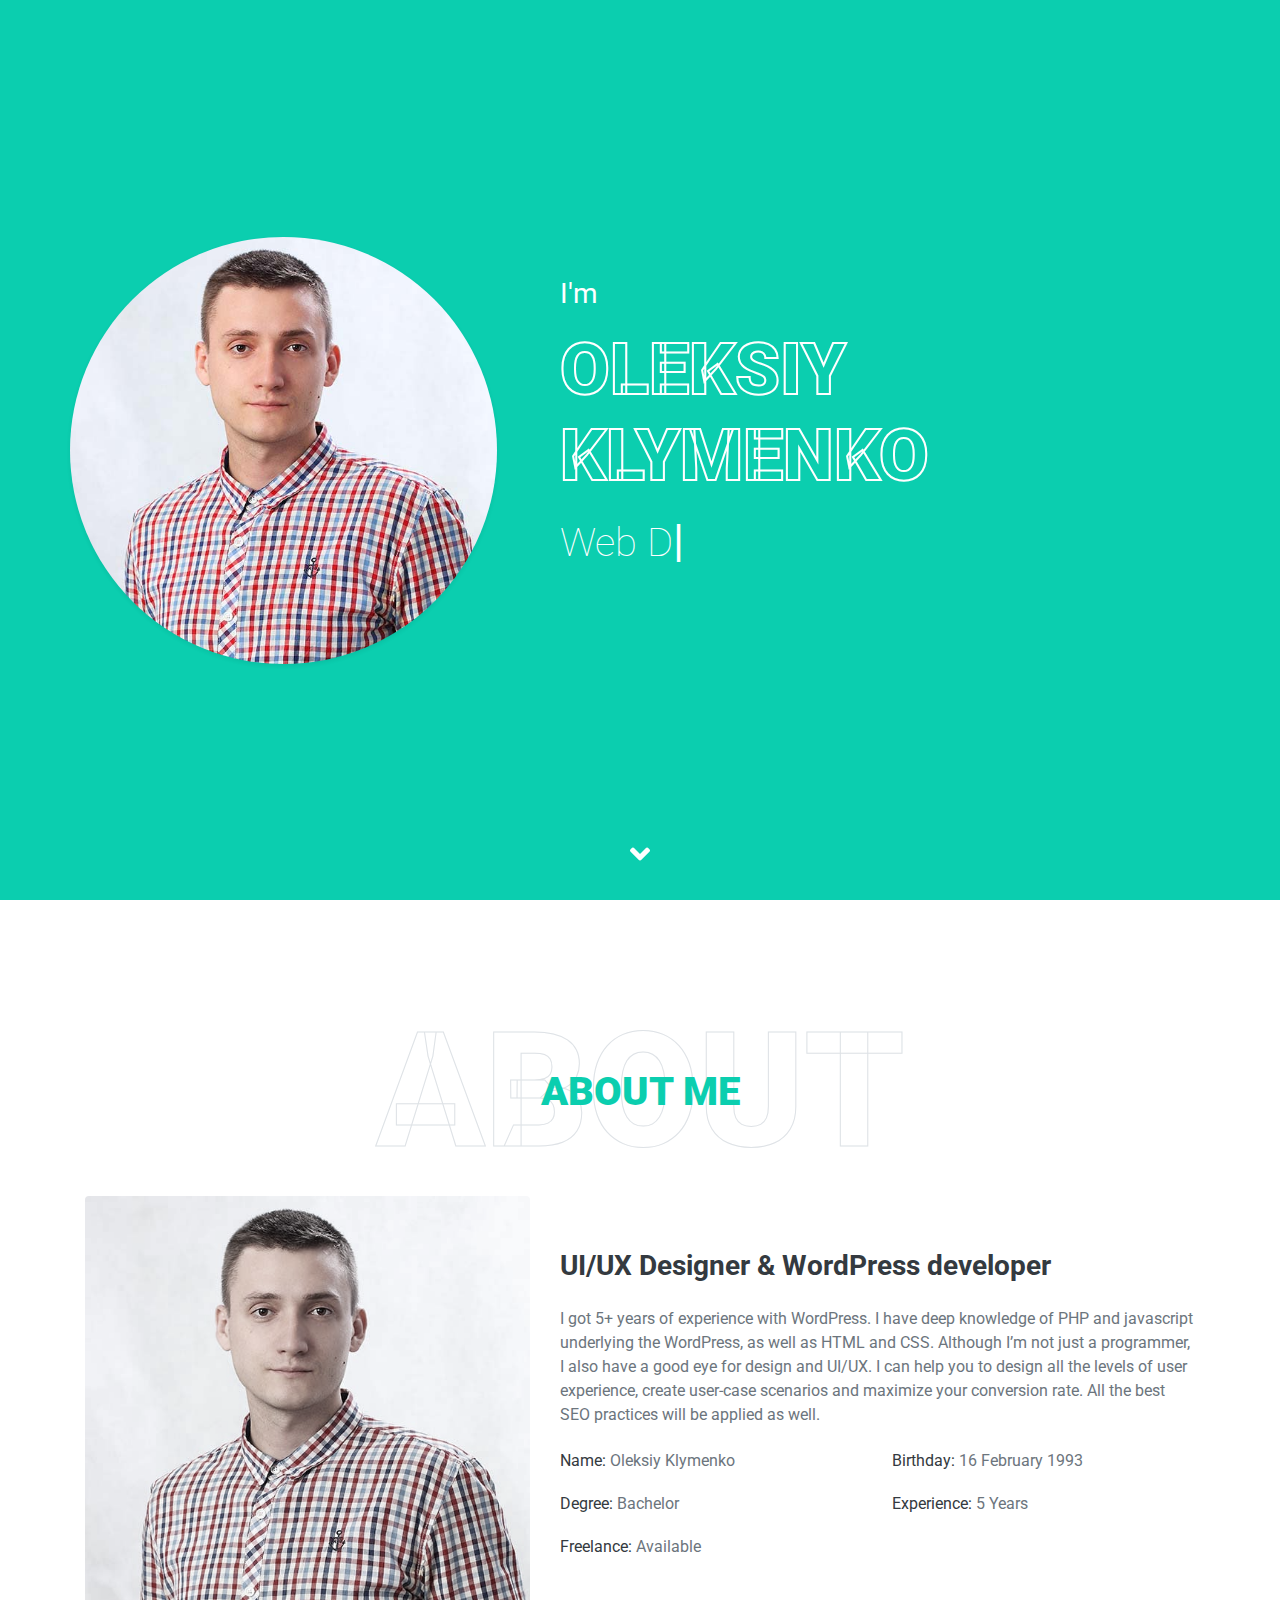
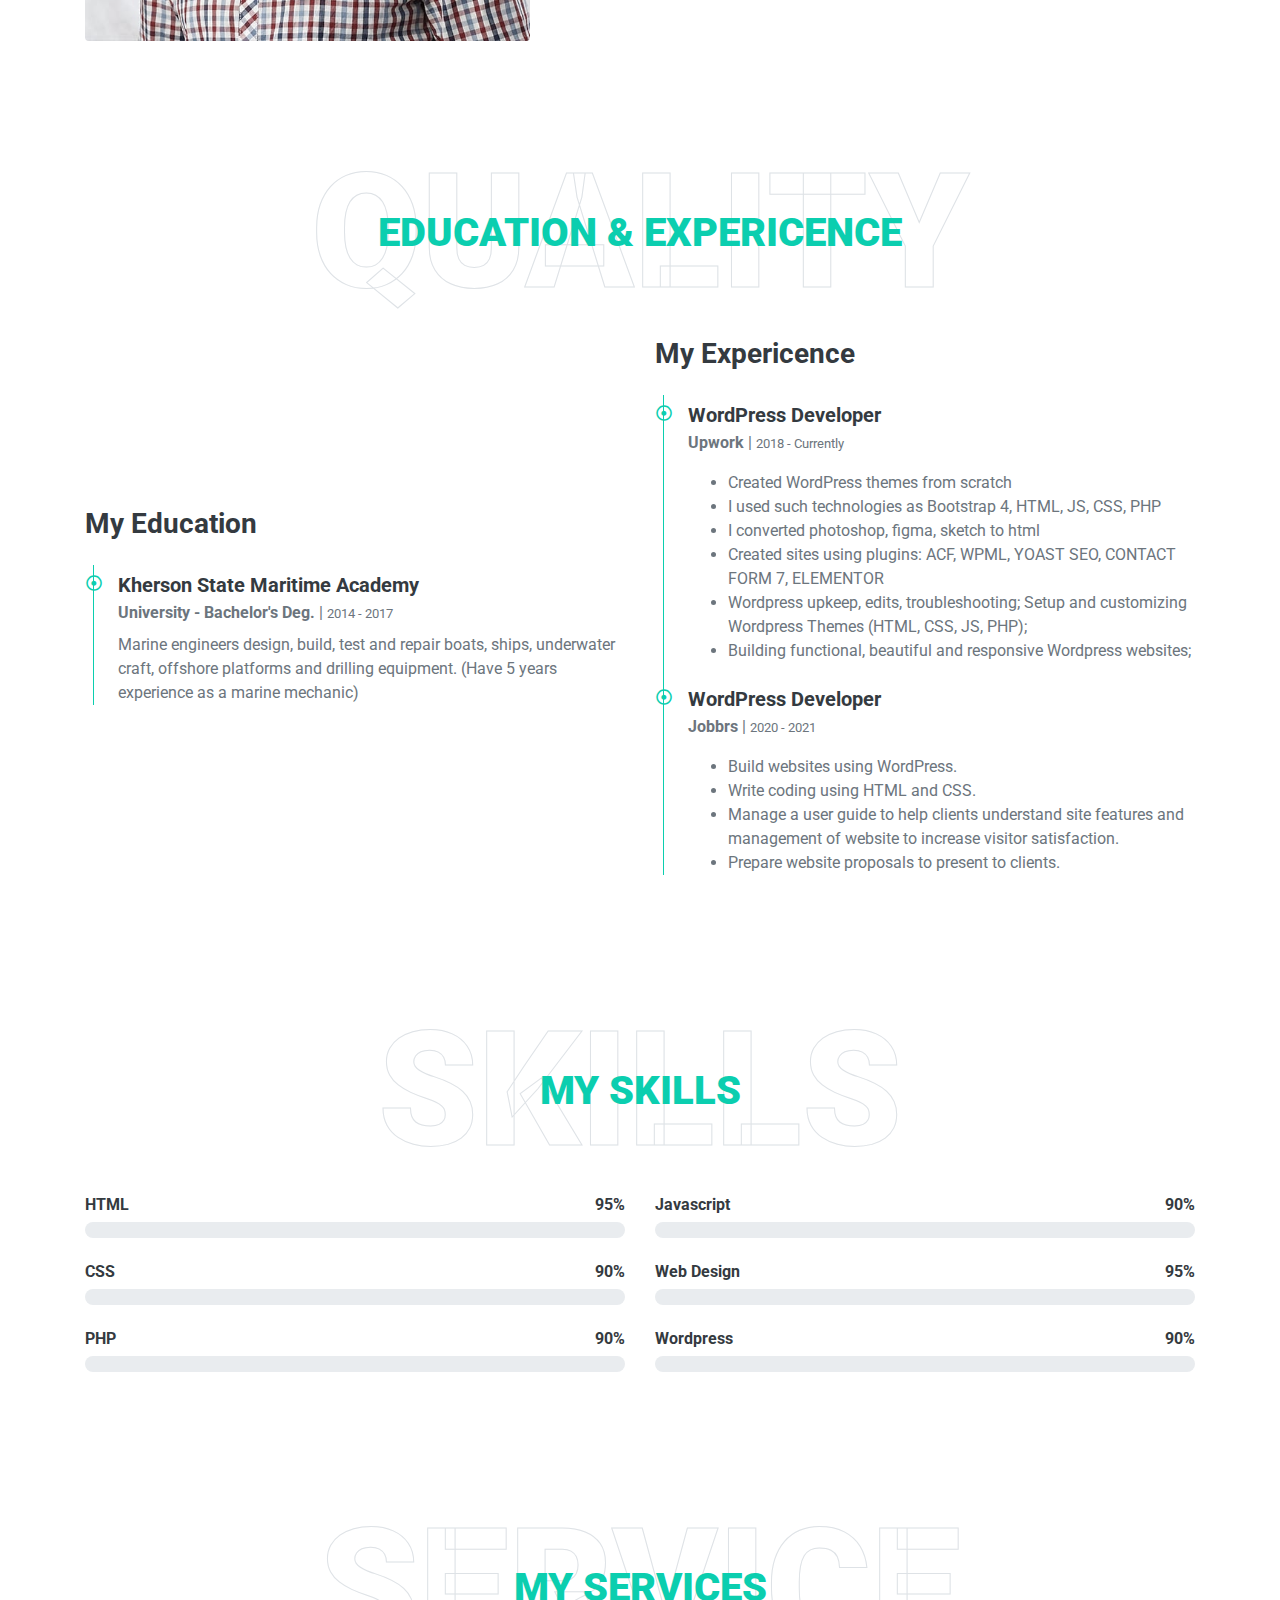
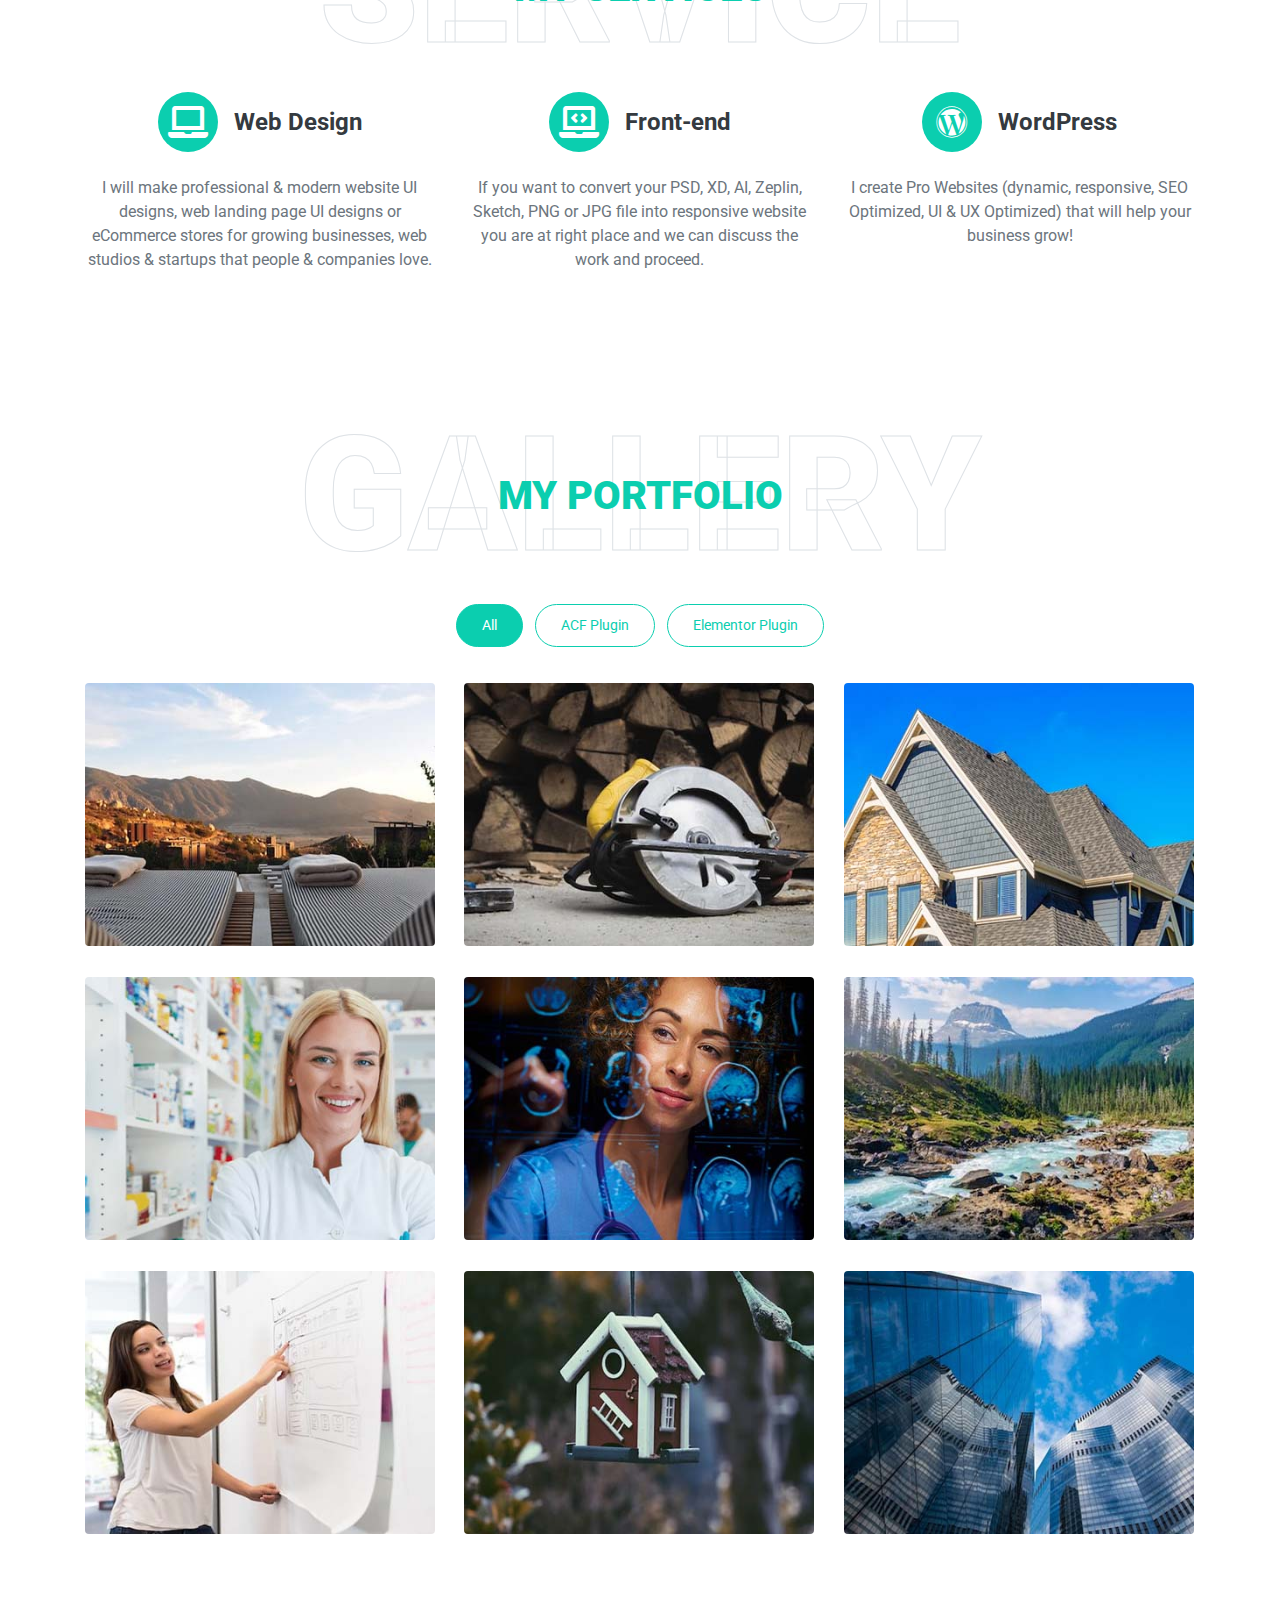
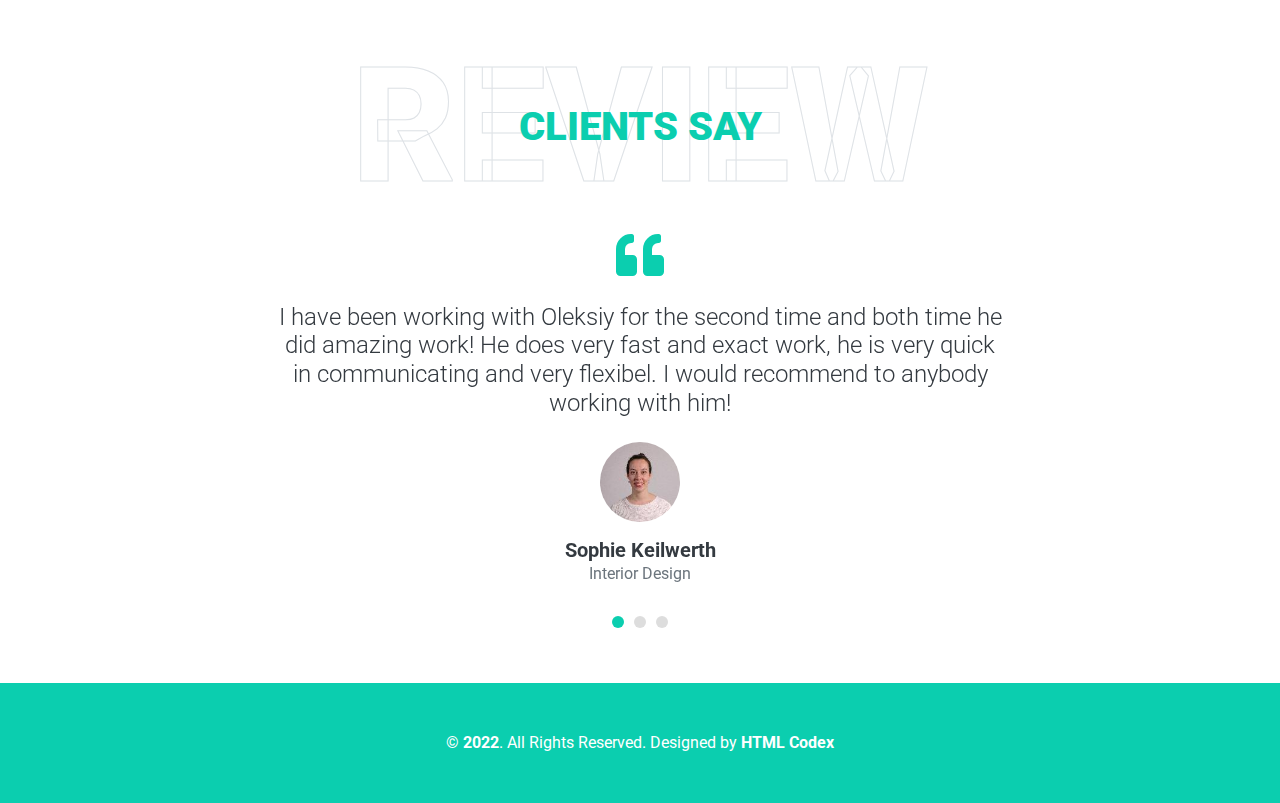
==== commit 7256c62d: "Button Comment" ====
--- a/index.html
+++ b/index.html
@@ -5,8 +5,7 @@
     <meta charset="utf-8">
     <title>Portfolio</title>
     <meta content="width=device-width, initial-scale=1.0" name="viewport">
-    <meta content="Free HTML Templates" name="keywords">
-    <meta content="Free HTML Templates" name="description">
+
 
     <!-- Favicon -->
     <link href="img/5-2-wordpress-logo-free-download-png_48x48.ico" rel="icon">
@@ -90,7 +89,7 @@
                     <h1 class="typed-text-output d-inline font-weight-lighter text-white"></h1>
                     <div class="typed-text d-none">Web Designer, Web Developer, WordPress Developer, Front-end Developer</div>
                     <div class="d-flex align-items-center justify-content-center justify-content-lg-start pt-5">
-                        <a href="https://www.upwork.com/freelancers/oleksiyklymenko" class="btn btn-outline-light mr-5">My Upwork Account</a>
+<!--                         <a href="https://www.upwork.com/freelancers/oleksiyklymenko" class="btn btn-outline-light mr-5">My Upwork Account</a> -->
                         <!-- <button type="button" class="btn-play" data-toggle="modal"
                             data-src="https://www.youtube.com/embed/DWRcNpR6Kdc" data-target="#videoModal">
                             <span></span>
@@ -126,7 +125,7 @@
                         <div class="col-sm-6 py-2"><h6>Experience: <span class="text-secondary">5 Years</span></h6></div>
                         <div class="col-sm-6 py-2"><h6>Freelance: <span class="text-secondary">Available</span></h6></div>
                     </div>
-                    <a href="https://www.upwork.com/freelancers/oleksiyklymenko" class="btn btn-outline-primary mr-4">Hire Me On Upwork</a>
+<!--                     <a href="https://www.upwork.com/freelancers/oleksiyklymenko" class="btn btn-outline-primary mr-4">Hire Me On Upwork</a> -->
                 </div>
             </div>
         </div>
@@ -644,4 +643,4 @@
     <script src="js/main.js"></script>
 </body>
 
-</html>+</html>
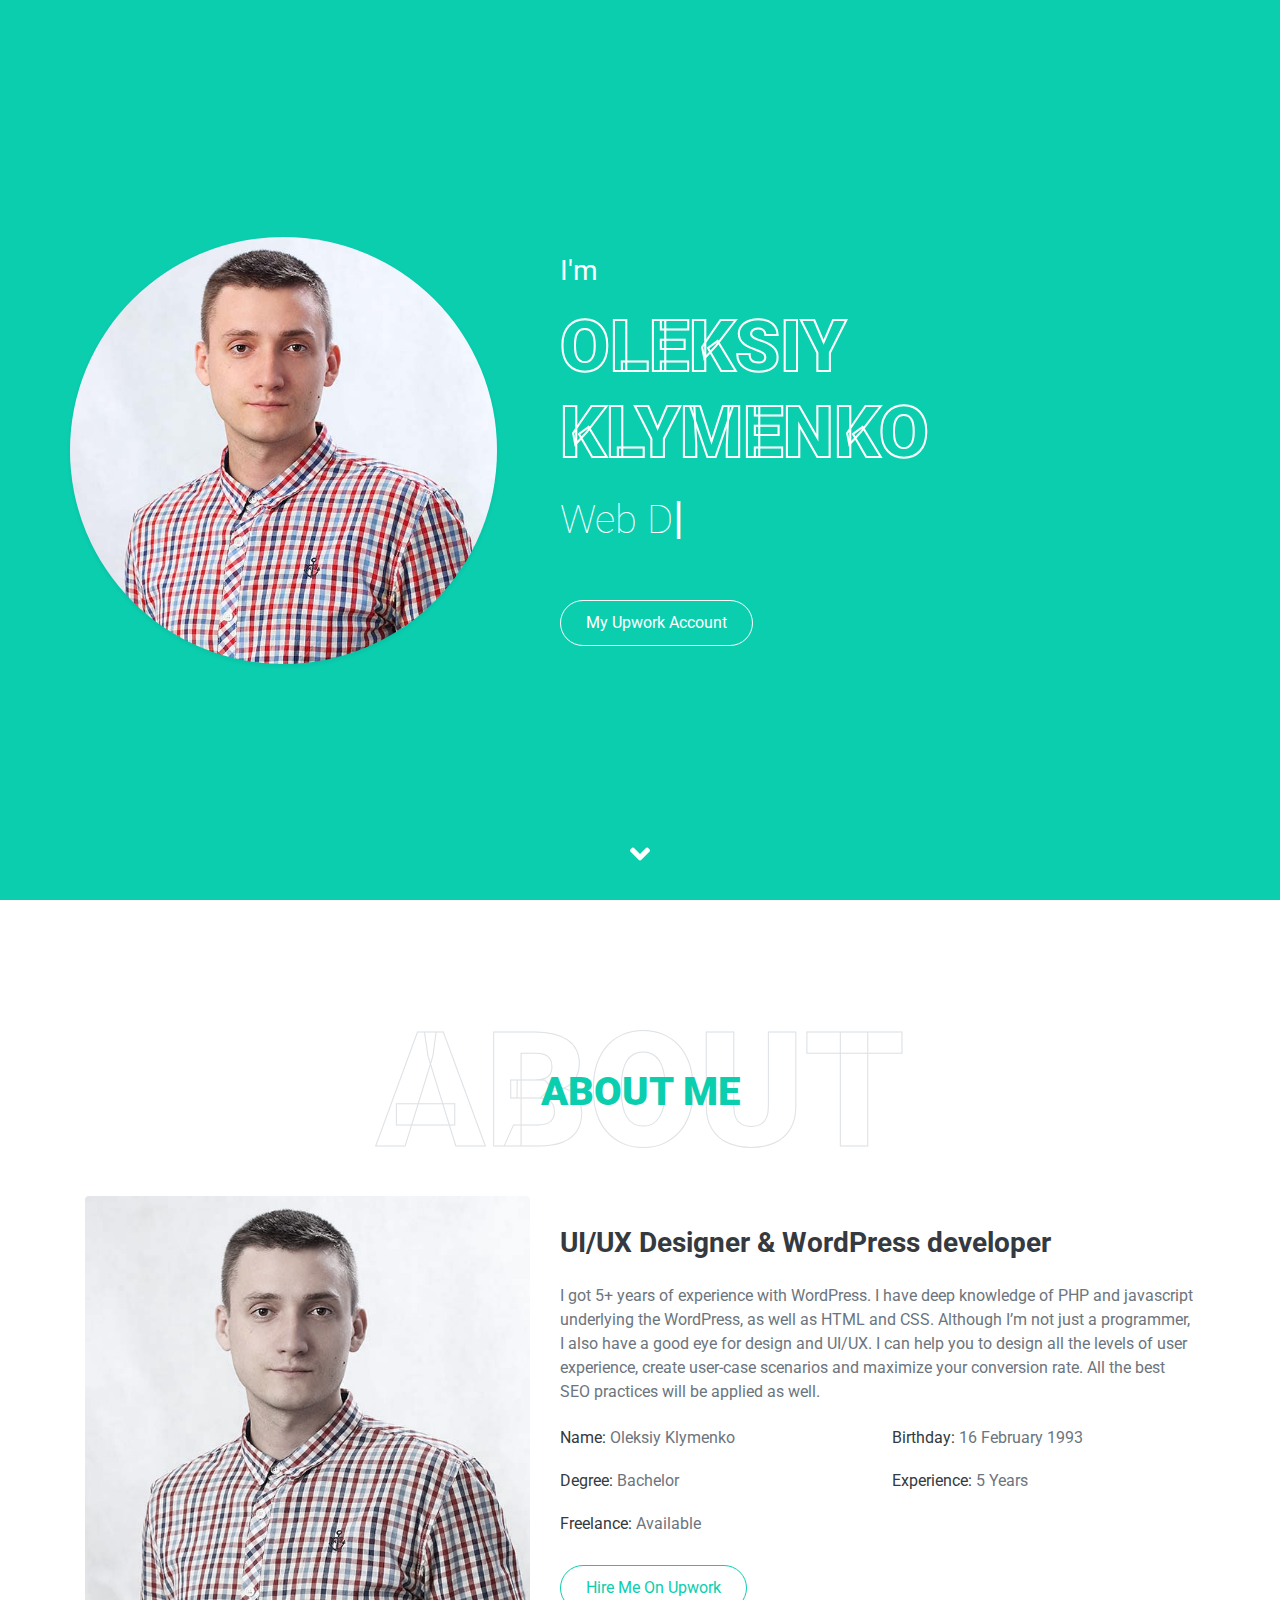
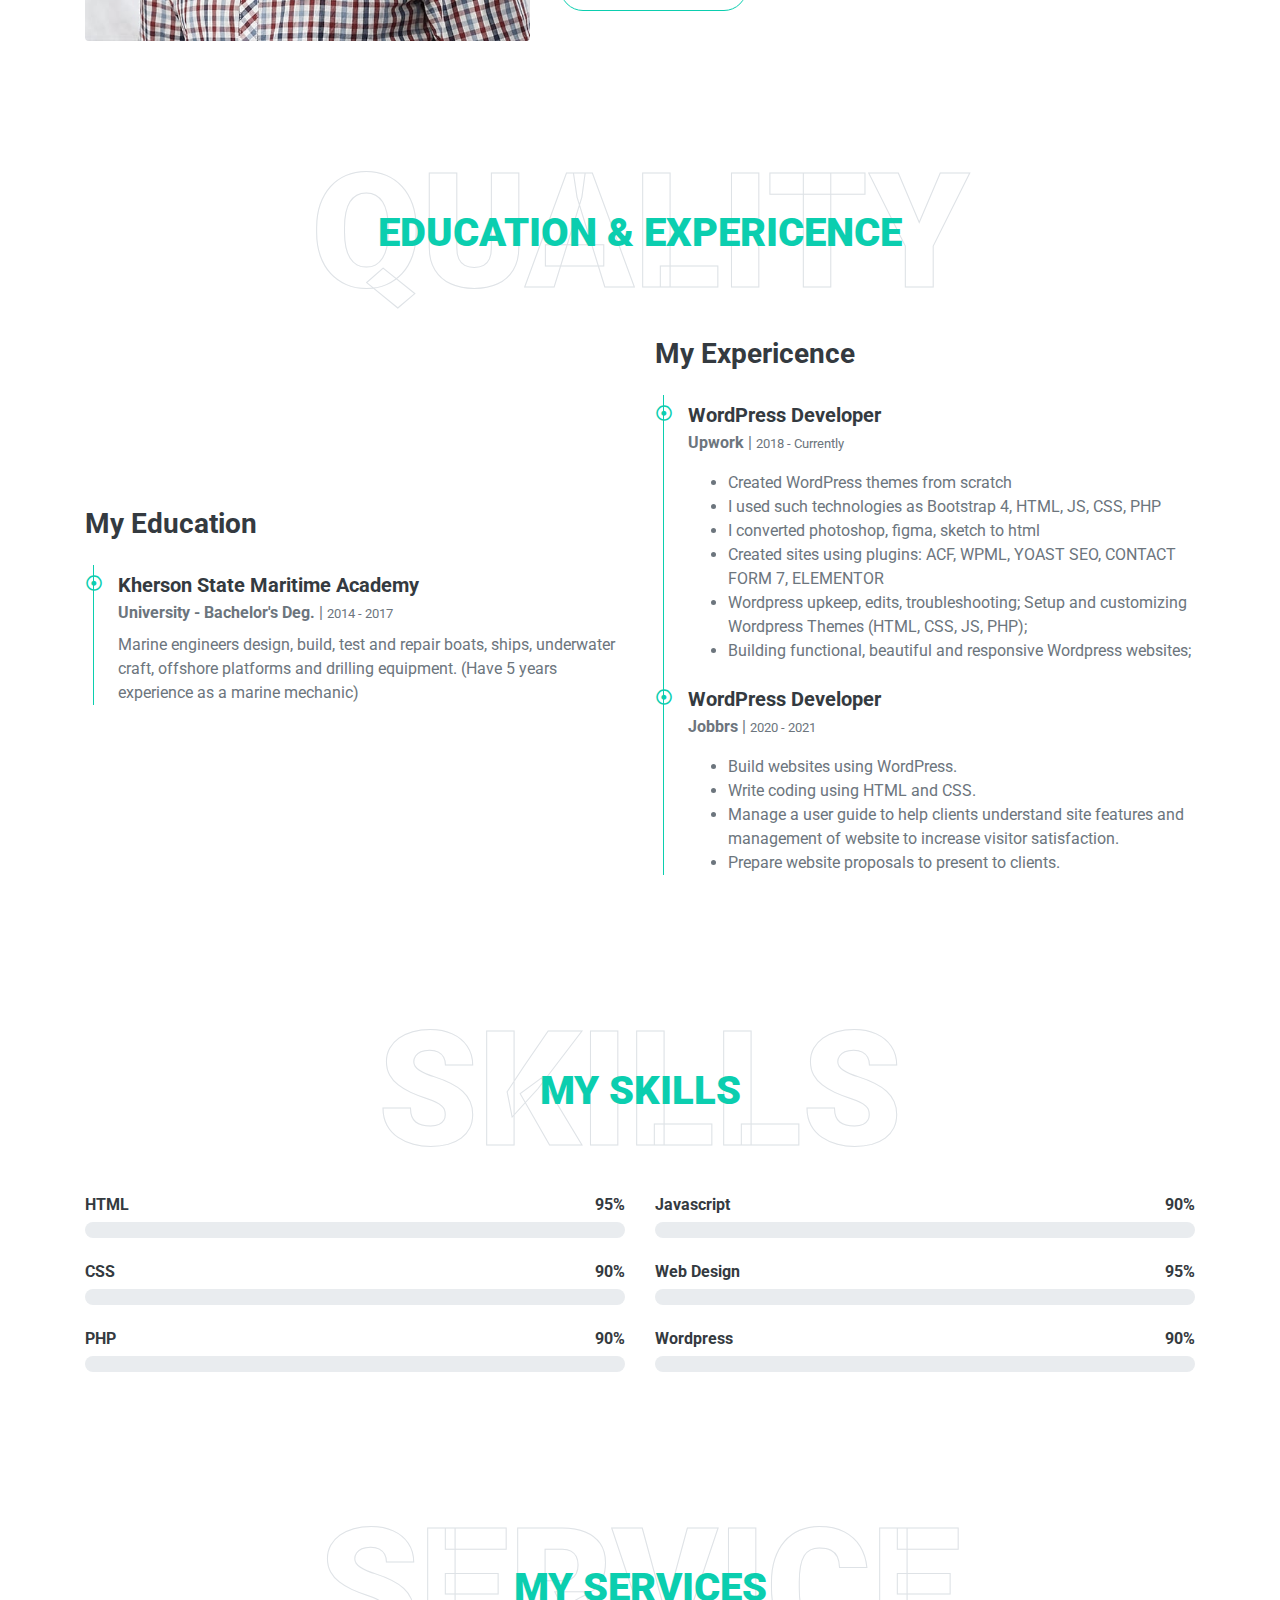
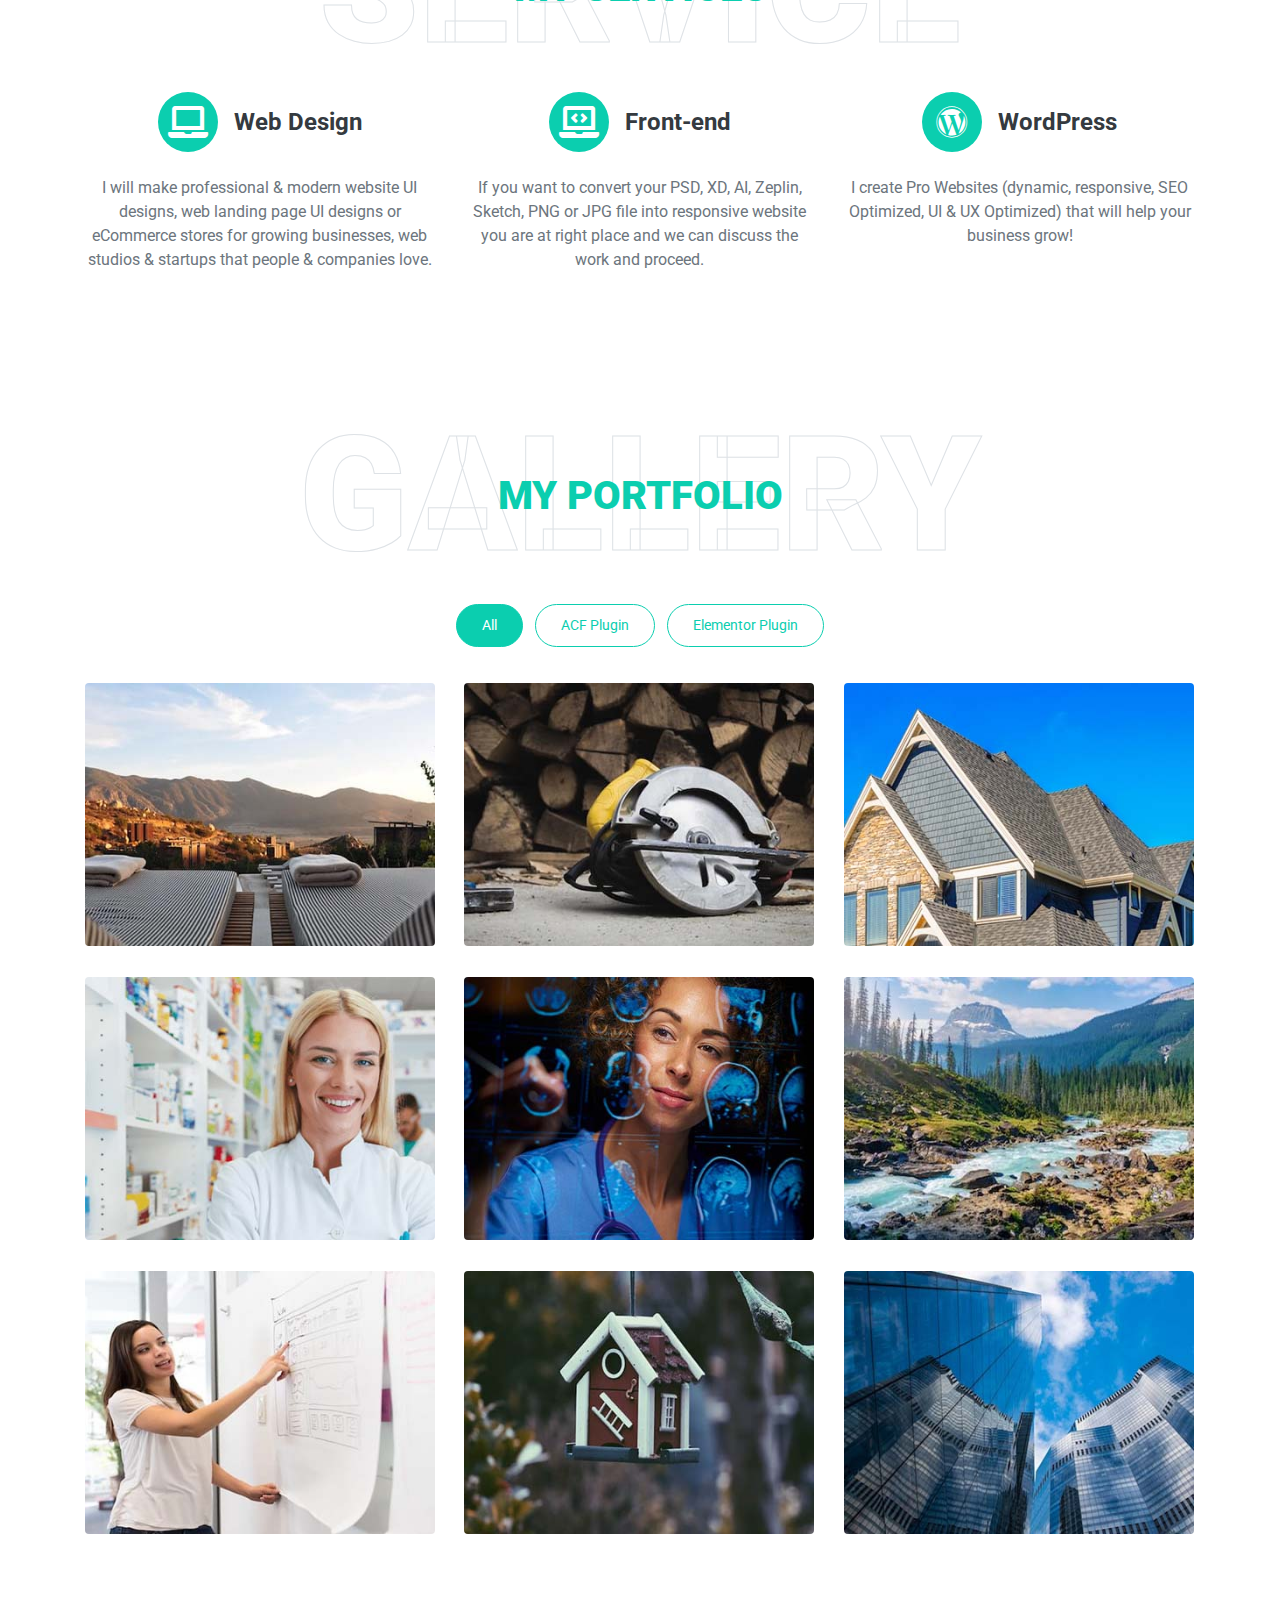
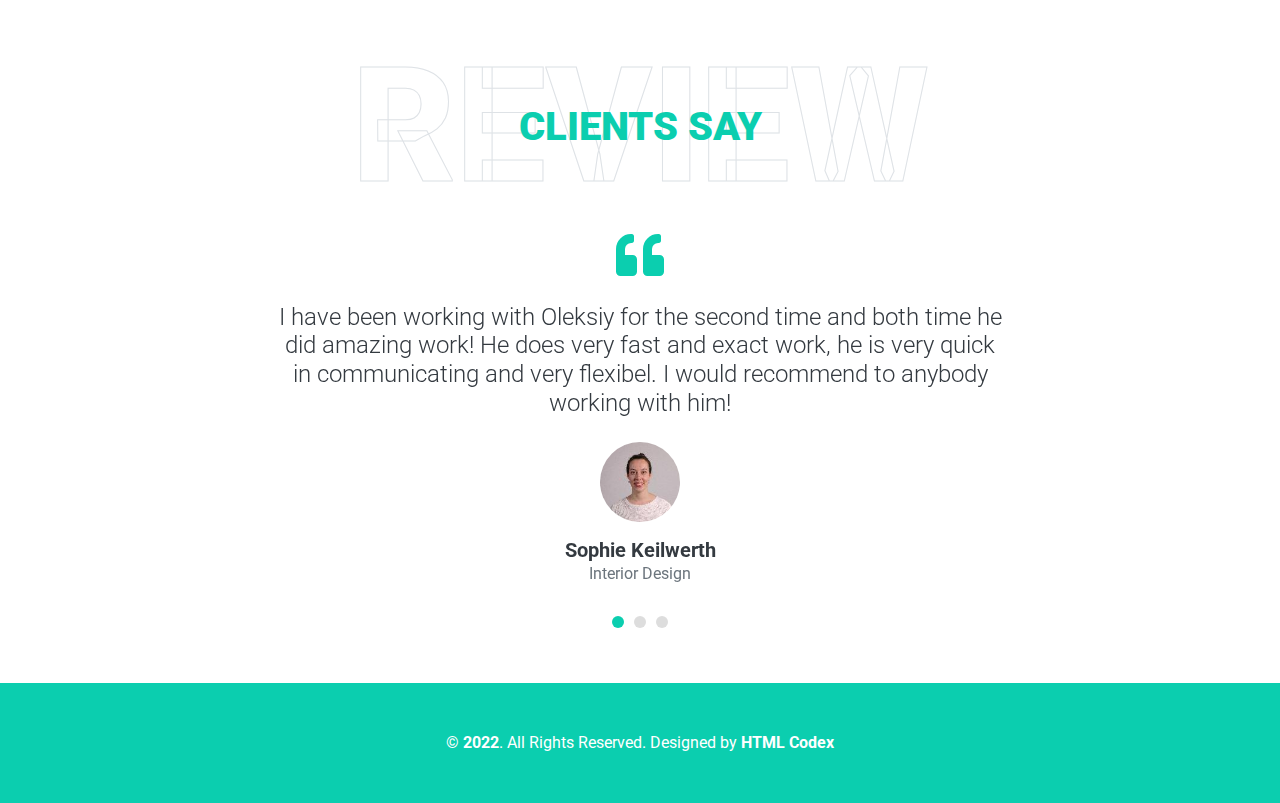
==== commit 4c0970e7: "Update index.html" ====
--- a/index.html
+++ b/index.html
@@ -89,7 +89,7 @@
                     <h1 class="typed-text-output d-inline font-weight-lighter text-white"></h1>
                     <div class="typed-text d-none">Web Designer, Web Developer, WordPress Developer, Front-end Developer</div>
                     <div class="d-flex align-items-center justify-content-center justify-content-lg-start pt-5">
-<!--                         <a href="https://www.upwork.com/freelancers/oleksiyklymenko" class="btn btn-outline-light mr-5">My Upwork Account</a> -->
+                        <a href="https://www.upwork.com/freelancers/oleksiyklymenko" class="btn btn-outline-light mr-5">My Upwork Account</a>
                         <!-- <button type="button" class="btn-play" data-toggle="modal"
                             data-src="https://www.youtube.com/embed/DWRcNpR6Kdc" data-target="#videoModal">
                             <span></span>
@@ -125,7 +125,7 @@
                         <div class="col-sm-6 py-2"><h6>Experience: <span class="text-secondary">5 Years</span></h6></div>
                         <div class="col-sm-6 py-2"><h6>Freelance: <span class="text-secondary">Available</span></h6></div>
                     </div>
-<!--                     <a href="https://www.upwork.com/freelancers/oleksiyklymenko" class="btn btn-outline-primary mr-4">Hire Me On Upwork</a> -->
+                     <a href="https://www.upwork.com/freelancers/oleksiyklymenko" class="btn btn-outline-primary mr-4">Hire Me On Upwork</a> 
                 </div>
             </div>
         </div>
